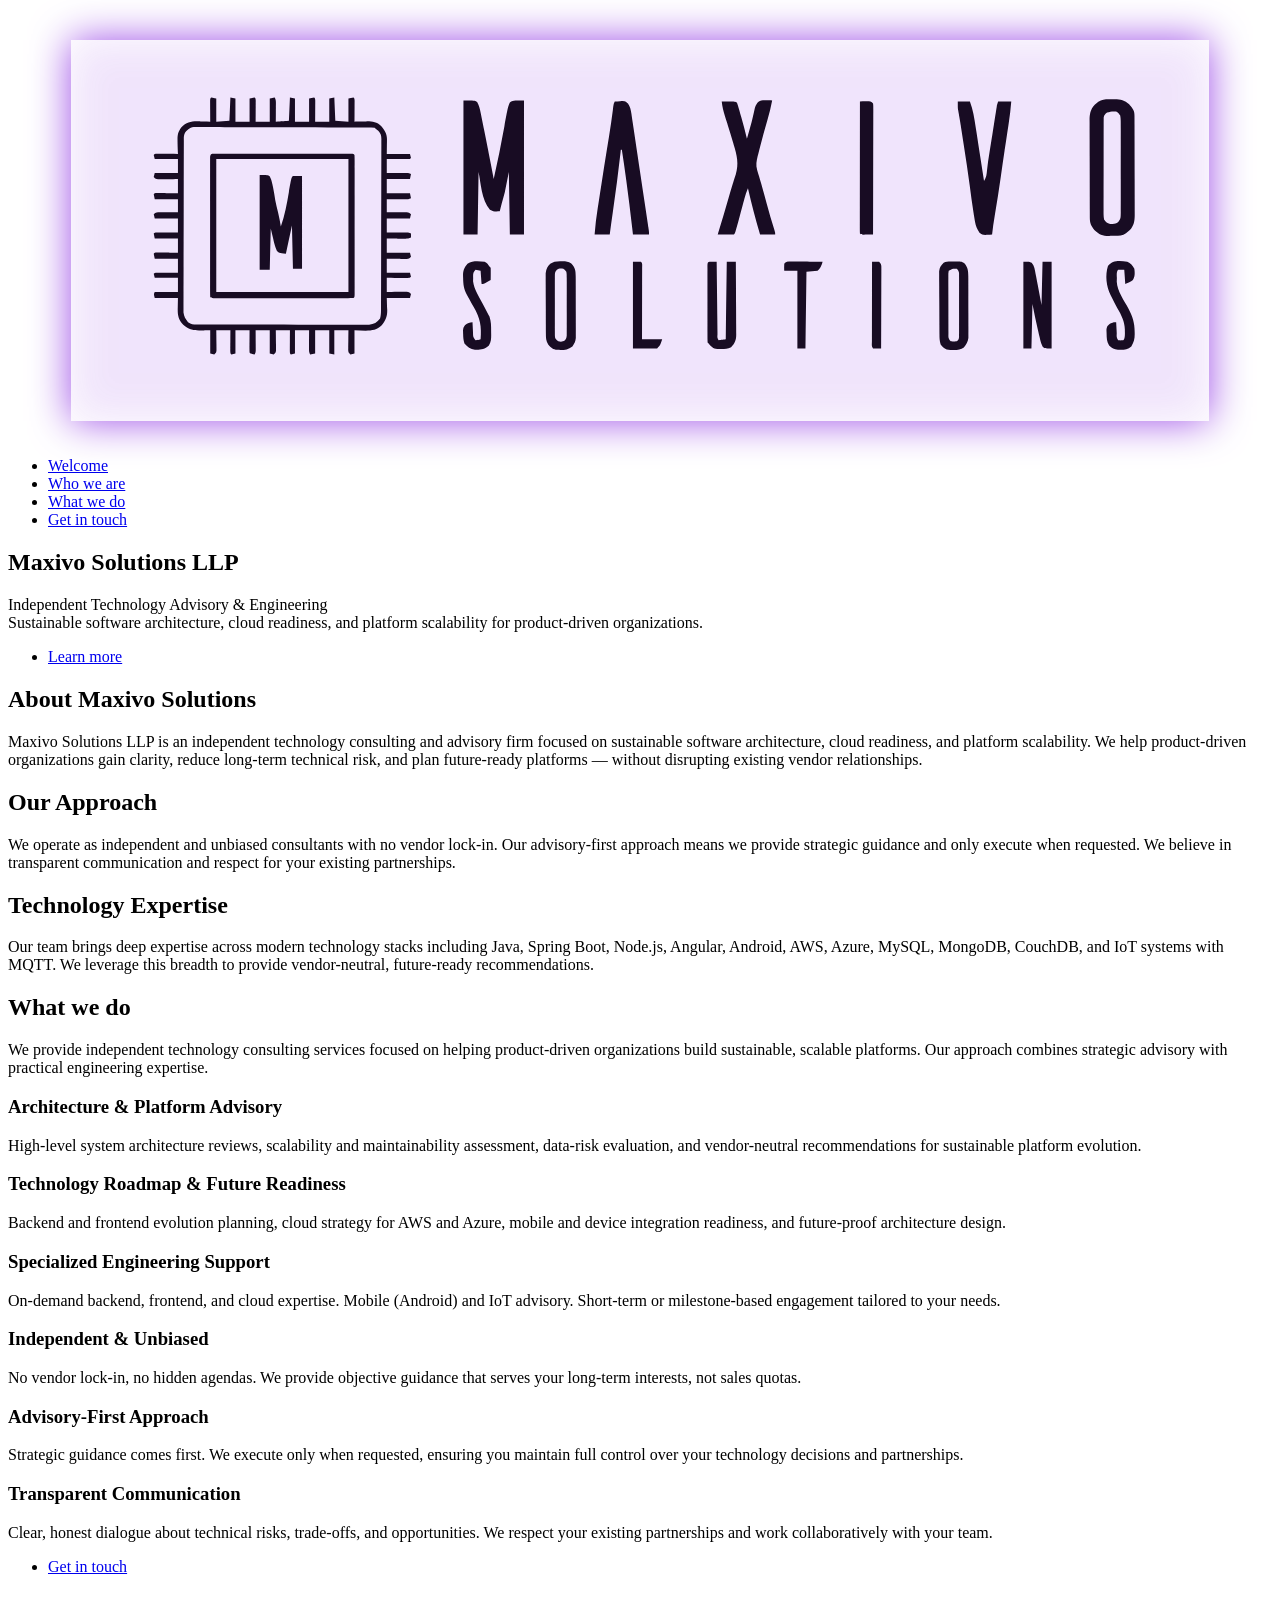
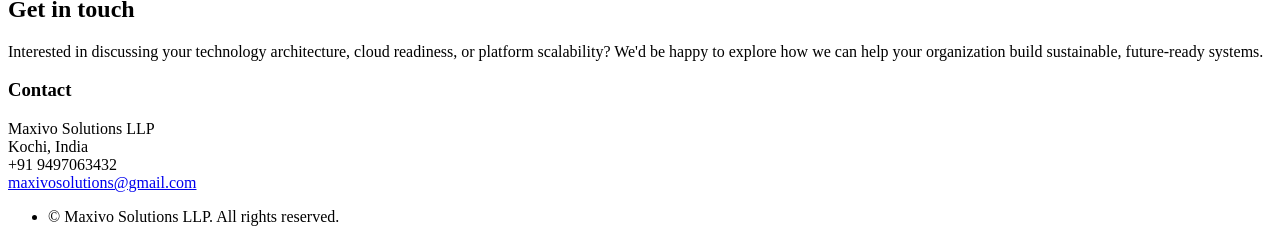
==== index.html @ d7cba78f "- added new files" ====
<!DOCTYPE HTML>
<!--
	Hyperspace by HTML5 UP
	html5up.net | @ajlkn
	Free for personal and commercial use under the CCA 3.0 license (html5up.net/license)
-->
<html>
	<head>
		<title>Maxivo Solutions LLP - Independent Technology Advisory & Engineering</title>
		<meta charset="utf-8" />
		<meta name="viewport" content="width=device-width, initial-scale=1, user-scalable=no" />
		<meta name="description" content="Independent technology consulting and advisory firm focused on sustainable software architecture, cloud readiness, and platform scalability." />
		<link rel="stylesheet" href="assets/css/main.css" />
		<noscript><link rel="stylesheet" href="assets/css/noscript.css" /></noscript>
		<style>
			/* Mobile optimizations */
			@media screen and (max-width: 736px) {
				.logo-container {
					padding: 1.5em 0 1em 0 !important;
				}
				.logo-container img {
					max-width: 160px !important;
					width: 75% !important;
				}
				#intro h1 {
					font-size: 2em !important;
					line-height: 1.3 !important;
				}
				#intro p {
					font-size: 1em !important;
				}
				.features section h3 {
					font-size: 1.1em !important;
				}
				.features section p {
					font-size: 0.9em !important;
				}
				#one section .inner h2,
				#two .inner h2,
				#three .inner h2 {
					font-size: 1.75em !important;
				}
				#one section .inner p {
					font-size: 0.95em !important;
				}
			}

			@media screen and (max-width: 480px) {
				.logo-container {
					padding: 1em 0 0.75em 0 !important;
				}
				.logo-container img {
					max-width: 140px !important;
					width: 70% !important;
				}
				#intro h1 {
					font-size: 1.75em !important;
				}
			}

			/* Ensure images are responsive */
			.image img {
				width: 100%;
				height: auto;
				display: block;
			}
		</style>
	</head>
	<body class="is-preload">

		<!-- Sidebar -->
			<section id="sidebar">
				<div class="inner">
					<div class="logo-container" style="text-align: center; padding: 2em 0 1em 0;">
						<a href="#intro" id="logo-link" style="text-decoration: none; border-bottom: none;"><img src="images/Maxivo Banner White.svg" alt="Maxivo Solutions Logo" style="width: 90%; height: auto; filter: opacity(0.85) drop-shadow(0 0 20px rgba(138, 43, 226, 2.5));" /></a>
					</div>
					<nav>
						<ul>
							<li><a href="#intro" class="active active-locked">Welcome</a></li>
							<li><a href="#one">Who we are</a></li>
							<li><a href="#two">What we do</a></li>
							<li><a href="#three">Get in touch</a></li>
						</ul>
					</nav>
				</div>
			</section>

		<!-- Wrapper -->
			<div id="wrapper">

				<!-- Intro -->
					<section id="intro" class="wrapper style1 fullscreen fade-up">
						<div class="inner">
							<h1>Maxivo Solutions LLP</h1>
							<p>Independent Technology Advisory & Engineering<br />
							Sustainable software architecture, cloud readiness, and platform scalability for product-driven organizations.</p>
							<ul class="actions">
								<li><a href="#one" class="button scrolly">Learn more</a></li>
							</ul>
						</div>
					</section>

				<!-- One -->
					<section id="one" class="wrapper style2 spotlights">
						<section>
							<a href="#" class="image"><img src="images/pic01.jpg" alt="Technology consulting and advisory" data-position="center center" /></a>
							<div class="content">
								<div class="inner">
									<h2>About Maxivo Solutions</h2>
									<p>Maxivo Solutions LLP is an independent technology consulting and advisory firm focused on sustainable software architecture, cloud readiness, and platform scalability. We help product-driven organizations gain clarity, reduce long-term technical risk, and plan future-ready platforms — without disrupting existing vendor relationships.</p>
								</div>
							</div>
						</section>
						<section>
							<a href="#" class="image"><img src="images/pic02.jpg" alt="Independent and unbiased consulting" data-position="top center" /></a>
							<div class="content">
								<div class="inner">
									<h2>Our Approach</h2>
									<p>We operate as independent and unbiased consultants with no vendor lock-in. Our advisory-first approach means we provide strategic guidance and only execute when requested. We believe in transparent communication and respect for your existing partnerships.</p>
								</div>
							</div>
						</section>
						<section>
							<a href="#" class="image"><img src="images/pic03.jpg" alt="Modern technology stack" data-position="25% 25%" /></a>
							<div class="content">
								<div class="inner">
									<h2>Technology Expertise</h2>
									<p>Our team brings deep expertise across modern technology stacks including Java, Spring Boot, Node.js, Angular, Android, AWS, Azure, MySQL, MongoDB, CouchDB, and IoT systems with MQTT. We leverage this breadth to provide vendor-neutral, future-ready recommendations.</p>
								</div>
							</div>
						</section>
					</section>

				<!-- Two -->
					<section id="two" class="wrapper style3 fade-up">
						<div class="inner">
							<h2>What we do</h2>
							<p>We provide independent technology consulting services focused on helping product-driven organizations build sustainable, scalable platforms. Our approach combines strategic advisory with practical engineering expertise.</p>
							<div class="features">
								<section>
									<span class="icon solid major fa-code"></span>
									<h3>Architecture & Platform Advisory</h3>
									<p>High-level system architecture reviews, scalability and maintainability assessment, data-risk evaluation, and vendor-neutral recommendations for sustainable platform evolution.</p>
								</section>
								<section>
									<span class="icon solid major fa-desktop"></span>
									<h3>Technology Roadmap & Future Readiness</h3>
									<p>Backend and frontend evolution planning, cloud strategy for AWS and Azure, mobile and device integration readiness, and future-proof architecture design.</p>
								</section>
								<section>
									<span class="icon solid major fa-cog"></span>
									<h3>Specialized Engineering Support</h3>
									<p>On-demand backend, frontend, and cloud expertise. Mobile (Android) and IoT advisory. Short-term or milestone-based engagement tailored to your needs.</p>
								</section>
								<section>
									<span class="icon solid major fa-lock"></span>
									<h3>Independent & Unbiased</h3>
									<p>No vendor lock-in, no hidden agendas. We provide objective guidance that serves your long-term interests, not sales quotas.</p>
								</section>
								<section>
									<span class="icon solid major fa-link"></span>
									<h3>Advisory-First Approach</h3>
									<p>Strategic guidance comes first. We execute only when requested, ensuring you maintain full control over your technology decisions and partnerships.</p>
								</section>
								<section>
									<span class="icon major fa-gem"></span>
									<h3>Transparent Communication</h3>
									<p>Clear, honest dialogue about technical risks, trade-offs, and opportunities. We respect your existing partnerships and work collaboratively with your team.</p>
								</section>
							</div>
							<ul class="actions">
								<li><a href="#three" class="button scrolly">Get in touch</a></li>
							</ul>
						</div>
					</section>

				<!-- Three -->
					<section id="three" class="wrapper style1 fade-up">
						<div class="inner">
							<h2>Get in touch</h2>
							<p>Interested in discussing your technology architecture, cloud readiness, or platform scalability? We'd be happy to explore how we can help your organization build sustainable, future-ready systems.</p>
							<!-- <div class="split style1"> -->
								<!-- <section>
									<form method="post" action="#">
										<div class="fields">
											<div class="field half">
												<label for="name">Name</label>
												<input type="text" name="name" id="name" />
											</div>
											<div class="field half">
												<label for="email">Email</label>
												<input type="text" name="email" id="email" />
											</div>
											<div class="field">
												<label for="message">Message</label>
												<textarea name="message" id="message" rows="5"></textarea>
											</div>
										</div>
										<ul class="actions">
											<li><a href="" class="button submit">Send Message</a></li>
										</ul>
									</form>
								</section> -->
								<!-- <section> -->
									<!-- <ul class="contact"> -->
										<!-- <li> -->
											<h3>Contact</h3>
											<div>Maxivo Solutions LLP</div>
											<div>Kochi, India</div>
											<div>+91 9497063432</div>
											<div><a href="mailto:maxivosolutions@gmail.com">maxivosolutions@gmail.com</a></div>
										<!-- </li> -->
									
										<!-- <li>
											<h3>Social</h3>
											<ul class="icons">
												<li><a href="#" class="icon brands fa-linkedin-in"><span class="label">LinkedIn</span></a></li>
												<li><a href="#" class="icon brands fa-github"><span class="label">GitHub</span></a></li>
											</ul>
										</li> -->
									<!-- </ul> -->
								<!-- </section> -->
							<!-- </div> -->
						</div>
					</section>

			</div>

		<!-- Footer -->
			<footer id="footer" class="wrapper style1-alt">
				<div class="inner">
					<ul class="menu">
						<li>&copy; Maxivo Solutions LLP. All rights reserved.</li></li>
					</ul>
				</div>
			</footer>

		<!-- Scripts -->
			<script src="assets/js/jquery.min.js"></script>
			<script src="assets/js/jquery.scrollex.min.js"></script>
			<script src="assets/js/jquery.scrolly.min.js"></script>
			<script src="assets/js/browser.min.js"></script>
			<script src="assets/js/breakpoints.min.js"></script>
			<script src="assets/js/util.js"></script>
			<script src="assets/js/main.js"></script>
			<script>
				$(document).ready(function() {
					$('#logo-link').on('click', function() {
						var $sidebar_a = $('#sidebar').find('a');
						$sidebar_a.removeClass('active').removeClass('active-locked');
						$('nav a[href="#intro"]').addClass('active').addClass('active-locked');
					});
				});
			</script>

	</body>
</html>
---- assets/css/main.css ----
@import url(fontawesome-all.min.css);

/*
	Hyperspace by HTML5 UP
	html5up.net | @ajlkn
	Free for personal and commercial use under the CCA 3.0 license (html5up.net/license)
*/

html, body, div, span, applet, object,
iframe, h1, h2, h3, h4, h5, h6, p, blockquote,
pre, a, abbr, acronym, address, big, cite,
code, del, dfn, em, img, ins, kbd, q, s, samp,
small, strike, strong, sub, sup, tt, var, b,
u, i, center, dl, dt, dd, ol, ul, li, fieldset,
form, label, legend, table, caption, tbody,
tfoot, thead, tr, th, td, article, aside,
canvas, details, embed, figure, figcaption,
footer, header, hgroup, menu, nav, output, ruby,
section, summary, time, mark, audio, video {
	margin: 0;
	padding: 0;
	border: 0;
	font-size: 100%;
	font: inherit;
	vertical-align: baseline;}

article, aside, details, figcaption, figure,
footer, header, hgroup, menu, nav, section {
	display: block;}

body {
	line-height: 1;
}

ol, ul {
	list-style: none;
}

blockquote, q {
	quotes: none;
}

	blockquote:before, blockquote:after, q:before, q:after {
		content: '';
		content: none;
	}

table {
	border-collapse: collapse;
	border-spacing: 0;
}

body {
	-webkit-text-size-adjust: none;
}

mark {
	background-color: transparent;
	color: inherit;
}

input::-moz-focus-inner {
	border: 0;
	padding: 0;
}

input, select, textarea {
	-moz-appearance: none;
	-webkit-appearance: none;
	-ms-appearance: none;
	appearance: none;
}

/* Basic */

	@-ms-viewport {
		width: device-width;
	}

	body {
		-ms-overflow-style: scrollbar;
	}

	@media screen and (max-width: 480px) {

		html, body {
			min-width: 320px;
		}

	}

	html {
		box-sizing: border-box;
	}

	*, *:before, *:after {
		box-sizing: inherit;
	}

	body {
		background: #312450;
	}

		body.is-preload *, body.is-preload *:before, body.is-preload *:after {
			-moz-animation: none !important;
			-webkit-animation: none !important;
			-ms-animation: none !important;
			animation: none !important;
			-moz-transition: none !important;
			-webkit-transition: none !important;
			-ms-transition: none !important;
			transition: none !important;
		}

/* Type */

	body, input, select, textarea {
		color: rgba(255, 255, 255, 0.55);
		font-family: Arial, Helvetica, sans-serif;
		font-size: 16.5pt;
		font-weight: normal;
		line-height: 1.75;
	}

		@media screen and (max-width: 1680px) {

			body, input, select, textarea {
				font-size: 13pt;
			}

		}

		@media screen and (max-width: 1280px) {

			body, input, select, textarea {
				font-size: 12pt;
			}

		}

		@media screen and (max-width: 360px) {

			body, input, select, textarea {
				font-size: 11pt;
			}

		}

	a {
		-moz-transition: color 0.2s ease, border-bottom-color 0.2s ease;
		-webkit-transition: color 0.2s ease, border-bottom-color 0.2s ease;
		-ms-transition: color 0.2s ease, border-bottom-color 0.2s ease;
		transition: color 0.2s ease, border-bottom-color 0.2s ease;
		border-bottom: dotted 1px rgba(255, 255, 255, 0.35);
		color: inherit;
		text-decoration: none;
	}

		a:hover {
			border-bottom-color: transparent;
			color: #ffffff;
		}

	strong, b {
		color: #ffffff;
		font-weight: bold;
	}

	em, i {
		font-style: italic;
	}

	p {
		margin: 0 0 2em 0;
	}

	h1, h2, h3, h4, h5, h6 {
		color: #ffffff;
		font-weight: bold;
		line-height: 1.5;
		margin: 0 0 0.5em 0;
	}

		h1 a, h2 a, h3 a, h4 a, h5 a, h6 a {
			color: inherit;
			text-decoration: none;
		}

	h1 {
		font-size: 2.75em;
	}

		h1.major {
			margin: 0 0 1.3em 0;
			position: relative;
			padding-bottom: 0.35em;
		}

			h1.major:after {
				background-image: -moz-linear-gradient(to right, #5e42a6, #b74e91);
				background-image: -webkit-linear-gradient(to right, #5e42a6, #b74e91);
				background-image: -ms-linear-gradient(to right, #5e42a6, #b74e91);
				background-image: linear-gradient(to right, #5e42a6, #b74e91);
				-moz-transition: max-width 0.2s ease;
				-webkit-transition: max-width 0.2s ease;
				-ms-transition: max-width 0.2s ease;
				transition: max-width 0.2s ease;
				border-radius: 0.2em;
				bottom: 0;
				content: '';
				height: 0.05em;
				position: absolute;
				right: 0;
				width: 100%;
			}

	h2 {
		font-size: 1.75em;
	}

	h3 {
		font-size: 1.1em;
	}

	h4 {
		font-size: 1em;
	}

	h5 {
		font-size: 0.8em;
	}

	h6 {
		font-size: 0.6em;
	}

	@media screen and (max-width: 736px) {

		h1 {
			font-size: 2em;
		}

		h2 {
			font-size: 1.25em;
		}

		h3 {
			font-size: 1em;
		}

		h4 {
			font-size: 0.8em;
		}

		h5 {
			font-size: 0.6em;
		}

		h6 {
			font-size: 0.6em;
		}

	}

	sub {
		font-size: 0.8em;
		position: relative;
		top: 0.5em;
	}

	sup {
		font-size: 0.8em;
		position: relative;
		top: -0.5em;
	}

	blockquote {
		border-left: solid 4px rgba(255, 255, 255, 0.15);
		font-style: italic;
		margin: 0 0 2em 0;
		padding: 0.5em 0 0.5em 2em;
	}

	code {
		background: rgba(255, 255, 255, 0.05);
		border-radius: 0.25em;
		border: solid 1px rgba(255, 255, 255, 0.15);
		font-family: "Courier New", monospace;
		font-size: 0.9em;
		margin: 0 0.25em;
		padding: 0.25em 0.65em;
	}

	pre {
		-webkit-overflow-scrolling: touch;
		font-family: "Courier New", monospace;
		font-size: 0.9em;
		margin: 0 0 2em 0;
	}

		pre code {
			display: block;
			line-height: 1.75em;
			padding: 1em 1.5em;
			overflow-x: auto;
		}

	hr {
		border: 0;
		border-bottom: solid 1px rgba(255, 255, 255, 0.15);
		margin: 2em 0;
	}

		hr.major {
			margin: 3em 0;
		}

	.align-left {
		text-align: left;
	}

	.align-center {
		text-align: center;
	}

	.align-right {
		text-align: right;
	}

/* Row */

	.row {
		display: flex;
		flex-wrap: wrap;
		box-sizing: border-box;
		align-items: stretch;
	}

		.row > * {
			box-sizing: border-box;
		}

		.row.gtr-uniform > * > :last-child {
			margin-bottom: 0;
		}

		.row.aln-left {
			justify-content: flex-start;
		}

		.row.aln-center {
			justify-content: center;
		}

		.row.aln-right {
			justify-content: flex-end;
		}

		.row.aln-top {
			align-items: flex-start;
		}

		.row.aln-middle {
			align-items: center;
		}

		.row.aln-bottom {
			align-items: flex-end;
		}

		.row > .imp {
			order: -1;
		}

		.row > .col-1 {
			width: 8.33333%;
		}

		.row > .off-1 {
			margin-left: 8.33333%;
		}

		.row > .col-2 {
			width: 16.66667%;
		}

		.row > .off-2 {
			margin-left: 16.66667%;
		}

		.row > .col-3 {
			width: 25%;
		}

		.row > .off-3 {
			margin-left: 25%;
		}

		.row > .col-4 {
			width: 33.33333%;
		}

		.row > .off-4 {
			margin-left: 33.33333%;
		}

		.row > .col-5 {
			width: 41.66667%;
		}

		.row > .off-5 {
			margin-left: 41.66667%;
		}

		.row > .col-6 {
			width: 50%;
		}

		.row > .off-6 {
			margin-left: 50%;
		}

		.row > .col-7 {
			width: 58.33333%;
		}

		.row > .off-7 {
			margin-left: 58.33333%;
		}

		.row > .col-8 {
			width: 66.66667%;
		}

		.row > .off-8 {
			margin-left: 66.66667%;
		}

		.row > .col-9 {
			width: 75%;
		}

		.row > .off-9 {
			margin-left: 75%;
		}

		.row > .col-10 {
			width: 83.33333%;
		}

		.row > .off-10 {
			margin-left: 83.33333%;
		}

		.row > .col-11 {
			width: 91.66667%;
		}

		.row > .off-11 {
			margin-left: 91.66667%;
		}

		.row > .col-12 {
			width: 100%;
		}

		.row > .off-12 {
			margin-left: 100%;
		}

		.row.gtr-0 {
			margin-top: 0;
			margin-left: 0em;
		}

			.row.gtr-0 > * {
				padding: 0 0 0 0em;
			}

			.row.gtr-0.gtr-uniform {
				margin-top: 0em;
			}

				.row.gtr-0.gtr-uniform > * {
					padding-top: 0em;
				}

		.row.gtr-25 {
			margin-top: 0;
			margin-left: -0.375em;
		}

			.row.gtr-25 > * {
				padding: 0 0 0 0.375em;
			}

			.row.gtr-25.gtr-uniform {
				margin-top: -0.375em;
			}

				.row.gtr-25.gtr-uniform > * {
					padding-top: 0.375em;
				}

		.row.gtr-50 {
			margin-top: 0;
			margin-left: -0.75em;
		}

			.row.gtr-50 > * {
				padding: 0 0 0 0.75em;
			}

			.row.gtr-50.gtr-uniform {
				margin-top: -0.75em;
			}

				.row.gtr-50.gtr-uniform > * {
					padding-top: 0.75em;
				}

		.row {
			margin-top: 0;
			margin-left: -1.5em;
		}

			.row > * {
				padding: 0 0 0 1.5em;
			}

			.row.gtr-uniform {
				margin-top: -1.5em;
			}

				.row.gtr-uniform > * {
					padding-top: 1.5em;
				}

		.row.gtr-150 {
			margin-top: 0;
			margin-left: -2.25em;
		}

			.row.gtr-150 > * {
				padding: 0 0 0 2.25em;
			}

			.row.gtr-150.gtr-uniform {
				margin-top: -2.25em;
			}

				.row.gtr-150.gtr-uniform > * {
					padding-top: 2.25em;
				}

		.row.gtr-200 {
			margin-top: 0;
			margin-left: -3em;
		}

			.row.gtr-200 > * {
				padding: 0 0 0 3em;
			}

			.row.gtr-200.gtr-uniform {
				margin-top: -3em;
			}

				.row.gtr-200.gtr-uniform > * {
					padding-top: 3em;
				}

		@media screen and (max-width: 1680px) {

			.row {
				display: flex;
				flex-wrap: wrap;
				box-sizing: border-box;
				align-items: stretch;
			}

				.row > * {
					box-sizing: border-box;
				}

				.row.gtr-uniform > * > :last-child {
					margin-bottom: 0;
				}

				.row.aln-left {
					justify-content: flex-start;
				}

				.row.aln-center {
					justify-content: center;
				}

				.row.aln-right {
					justify-content: flex-end;
				}

				.row.aln-top {
					align-items: flex-start;
				}

				.row.aln-middle {
					align-items: center;
				}

				.row.aln-bottom {
					align-items: flex-end;
				}

				.row > .imp-xlarge {
					order: -1;
				}

				.row > .col-1-xlarge {
					width: 8.33333%;
				}

				.row > .off-1-xlarge {
					margin-left: 8.33333%;
				}

				.row > .col-2-xlarge {
					width: 16.66667%;
				}

				.row > .off-2-xlarge {
					margin-left: 16.66667%;
				}

				.row > .col-3-xlarge {
					width: 25%;
				}

				.row > .off-3-xlarge {
					margin-left: 25%;
				}

				.row > .col-4-xlarge {
					width: 33.33333%;
				}

				.row > .off-4-xlarge {
					margin-left: 33.33333%;
				}

				.row > .col-5-xlarge {
					width: 41.66667%;
				}

				.row > .off-5-xlarge {
					margin-left: 41.66667%;
				}

				.row > .col-6-xlarge {
					width: 50%;
				}

				.row > .off-6-xlarge {
					margin-left: 50%;
				}

				.row > .col-7-xlarge {
					width: 58.33333%;
				}

				.row > .off-7-xlarge {
					margin-left: 58.33333%;
				}

				.row > .col-8-xlarge {
					width: 66.66667%;
				}

				.row > .off-8-xlarge {
					margin-left: 66.66667%;
				}

				.row > .col-9-xlarge {
					width: 75%;
				}

				.row > .off-9-xlarge {
					margin-left: 75%;
				}

				.row > .col-10-xlarge {
					width: 83.33333%;
				}

				.row > .off-10-xlarge {
					margin-left: 83.33333%;
				}

				.row > .col-11-xlarge {
					width: 91.66667%;
				}

				.row > .off-11-xlarge {
					margin-left: 91.66667%;
				}

				.row > .col-12-xlarge {
					width: 100%;
				}

				.row > .off-12-xlarge {
					margin-left: 100%;
				}

				.row.gtr-0 {
					margin-top: 0;
					margin-left: 0em;
				}

					.row.gtr-0 > * {
						padding: 0 0 0 0em;
					}

					.row.gtr-0.gtr-uniform {
						margin-top: 0em;
					}

						.row.gtr-0.gtr-uniform > * {
							padding-top: 0em;
						}

				.row.gtr-25 {
					margin-top: 0;
					margin-left: -0.375em;
				}

					.row.gtr-25 > * {
						padding: 0 0 0 0.375em;
					}

					.row.gtr-25.gtr-uniform {
						margin-top: -0.375em;
					}

						.row.gtr-25.gtr-uniform > * {
							padding-top: 0.375em;
						}

				.row.gtr-50 {
					margin-top: 0;
					margin-left: -0.75em;
				}

					.row.gtr-50 > * {
						padding: 0 0 0 0.75em;
					}

					.row.gtr-50.gtr-uniform {
						margin-top: -0.75em;
					}

						.row.gtr-50.gtr-uniform > * {
							padding-top: 0.75em;
						}

				.row {
					margin-top: 0;
					margin-left: -1.5em;
				}

					.row > * {
						padding: 0 0 0 1.5em;
					}

					.row.gtr-uniform {
						margin-top: -1.5em;
					}

						.row.gtr-uniform > * {
							padding-top: 1.5em;
						}

				.row.gtr-150 {
					margin-top: 0;
					margin-left: -2.25em;
				}

					.row.gtr-150 > * {
						padding: 0 0 0 2.25em;
					}

					.row.gtr-150.gtr-uniform {
						margin-top: -2.25em;
					}

						.row.gtr-150.gtr-uniform > * {
							padding-top: 2.25em;
						}

				.row.gtr-200 {
					margin-top: 0;
					margin-left: -3em;
				}

					.row.gtr-200 > * {
						padding: 0 0 0 3em;
					}

					.row.gtr-200.gtr-uniform {
						margin-top: -3em;
					}

						.row.gtr-200.gtr-uniform > * {
							padding-top: 3em;
						}

		}

		@media screen and (max-width: 1280px) {

			.row {
				display: flex;
				flex-wrap: wrap;
				box-sizing: border-box;
				align-items: stretch;
			}

				.row > * {
					box-sizing: border-box;
				}

				.row.gtr-uniform > * > :last-child {
					margin-bottom: 0;
				}

				.row.aln-left {
					justify-content: flex-start;
				}

				.row.aln-center {
					justify-content: center;
				}

				.row.aln-right {
					justify-content: flex-end;
				}

				.row.aln-top {
					align-items: flex-start;
				}

				.row.aln-middle {
					align-items: center;
				}

				.row.aln-bottom {
					align-items: flex-end;
				}

				.row > .imp-large {
					order: -1;
				}

				.row > .col-1-large {
					width: 8.33333%;
				}

				.row > .off-1-large {
					margin-left: 8.33333%;
				}

				.row > .col-2-large {
					width: 16.66667%;
				}

				.row > .off-2-large {
					margin-left: 16.66667%;
				}

				.row > .col-3-large {
					width: 25%;
				}

				.row > .off-3-large {
					margin-left: 25%;
				}

				.row > .col-4-large {
					width: 33.33333%;
				}

				.row > .off-4-large {
					margin-left: 33.33333%;
				}

				.row > .col-5-large {
					width: 41.66667%;
				}

				.row > .off-5-large {
					margin-left: 41.66667%;
				}

				.row > .col-6-large {
					width: 50%;
				}

				.row > .off-6-large {
					margin-left: 50%;
				}

				.row > .col-7-large {
					width: 58.33333%;
				}

				.row > .off-7-large {
					margin-left: 58.33333%;
				}

				.row > .col-8-large {
					width: 66.66667%;
				}

				.row > .off-8-large {
					margin-left: 66.66667%;
				}

				.row > .col-9-large {
					width: 75%;
				}

				.row > .off-9-large {
					margin-left: 75%;
				}

				.row > .col-10-large {
					width: 83.33333%;
				}

				.row > .off-10-large {
					margin-left: 83.33333%;
				}

				.row > .col-11-large {
					width: 91.66667%;
				}

				.row > .off-11-large {
					margin-left: 91.66667%;
				}

				.row > .col-12-large {
					width: 100%;
				}

				.row > .off-12-large {
					margin-left: 100%;
				}

				.row.gtr-0 {
					margin-top: 0;
					margin-left: 0em;
				}

					.row.gtr-0 > * {
						padding: 0 0 0 0em;
					}

					.row.gtr-0.gtr-uniform {
						margin-top: 0em;
					}

						.row.gtr-0.gtr-uniform > * {
							padding-top: 0em;
						}

				.row.gtr-25 {
					margin-top: 0;
					margin-left: -0.375em;
				}

					.row.gtr-25 > * {
						padding: 0 0 0 0.375em;
					}

					.row.gtr-25.gtr-uniform {
						margin-top: -0.375em;
					}

						.row.gtr-25.gtr-uniform > * {
							padding-top: 0.375em;
						}

				.row.gtr-50 {
					margin-top: 0;
					margin-left: -0.75em;
				}

					.row.gtr-50 > * {
						padding: 0 0 0 0.75em;
					}

					.row.gtr-50.gtr-uniform {
						margin-top: -0.75em;
					}

						.row.gtr-50.gtr-uniform > * {
							padding-top: 0.75em;
						}

				.row {
					margin-top: 0;
					margin-left: -1.5em;
				}

					.row > * {
						padding: 0 0 0 1.5em;
					}

					.row.gtr-uniform {
						margin-top: -1.5em;
					}

						.row.gtr-uniform > * {
							padding-top: 1.5em;
						}

				.row.gtr-150 {
					margin-top: 0;
					margin-left: -2.25em;
				}

					.row.gtr-150 > * {
						padding: 0 0 0 2.25em;
					}

					.row.gtr-150.gtr-uniform {
						margin-top: -2.25em;
					}

						.row.gtr-150.gtr-uniform > * {
							padding-top: 2.25em;
						}

				.row.gtr-200 {
					margin-top: 0;
					margin-left: -3em;
				}

					.row.gtr-200 > * {
						padding: 0 0 0 3em;
					}

					.row.gtr-200.gtr-uniform {
						margin-top: -3em;
					}

						.row.gtr-200.gtr-uniform > * {
							padding-top: 3em;
						}

		}

		@media screen and (max-width: 980px) {

			.row {
				display: flex;
				flex-wrap: wrap;
				box-sizing: border-box;
				align-items: stretch;
			}

				.row > * {
					box-sizing: border-box;
				}

				.row.gtr-uniform > * > :last-child {
					margin-bottom: 0;
				}

				.row.aln-left {
					justify-content: flex-start;
				}

				.row.aln-center {
					justify-content: center;
				}

				.row.aln-right {
					justify-content: flex-end;
				}

				.row.aln-top {
					align-items: flex-start;
				}

				.row.aln-middle {
					align-items: center;
				}

				.row.aln-bottom {
					align-items: flex-end;
				}

				.row > .imp-medium {
					order: -1;
				}

				.row > .col-1-medium {
					width: 8.33333%;
				}

				.row > .off-1-medium {
					margin-left: 8.33333%;
				}

				.row > .col-2-medium {
					width: 16.66667%;
				}

				.row > .off-2-medium {
					margin-left: 16.66667%;
				}

				.row > .col-3-medium {
					width: 25%;
				}

				.row > .off-3-medium {
					margin-left: 25%;
				}

				.row > .col-4-medium {
					width: 33.33333%;
				}

				.row > .off-4-medium {
					margin-left: 33.33333%;
				}

				.row > .col-5-medium {
					width: 41.66667%;
				}

				.row > .off-5-medium {
					margin-left: 41.66667%;
				}

				.row > .col-6-medium {
					width: 50%;
				}

				.row > .off-6-medium {
					margin-left: 50%;
				}

				.row > .col-7-medium {
					width: 58.33333%;
				}

				.row > .off-7-medium {
					margin-left: 58.33333%;
				}

				.row > .col-8-medium {
					width: 66.66667%;
				}

				.row > .off-8-medium {
					margin-left: 66.66667%;
				}

				.row > .col-9-medium {
					width: 75%;
				}

				.row > .off-9-medium {
					margin-left: 75%;
				}

				.row > .col-10-medium {
					width: 83.33333%;
				}

				.row > .off-10-medium {
					margin-left: 83.33333%;
				}

				.row > .col-11-medium {
					width: 91.66667%;
				}

				.row > .off-11-medium {
					margin-left: 91.66667%;
				}

				.row > .col-12-medium {
					width: 100%;
				}

				.row > .off-12-medium {
					margin-left: 100%;
				}

				.row.gtr-0 {
					margin-top: 0;
					margin-left: 0em;
				}

					.row.gtr-0 > * {
						padding: 0 0 0 0em;
					}

					.row.gtr-0.gtr-uniform {
						margin-top: 0em;
					}

						.row.gtr-0.gtr-uniform > * {
							padding-top: 0em;
						}

				.row.gtr-25 {
					margin-top: 0;
					margin-left: -0.375em;
				}

					.row.gtr-25 > * {
						padding: 0 0 0 0.375em;
					}

					.row.gtr-25.gtr-uniform {
						margin-top: -0.375em;
					}

						.row.gtr-25.gtr-uniform > * {
							padding-top: 0.375em;
						}

				.row.gtr-50 {
					margin-top: 0;
					margin-left: -0.75em;
				}

					.row.gtr-50 > * {
						padding: 0 0 0 0.75em;
					}

					.row.gtr-50.gtr-uniform {
						margin-top: -0.75em;
					}

						.row.gtr-50.gtr-uniform > * {
							padding-top: 0.75em;
						}

				.row {
					margin-top: 0;
					margin-left: -1.5em;
				}

					.row > * {
						padding: 0 0 0 1.5em;
					}

					.row.gtr-uniform {
						margin-top: -1.5em;
					}

						.row.gtr-uniform > * {
							padding-top: 1.5em;
						}

				.row.gtr-150 {
					margin-top: 0;
					margin-left: -2.25em;
				}

					.row.gtr-150 > * {
						padding: 0 0 0 2.25em;
					}

					.row.gtr-150.gtr-uniform {
						margin-top: -2.25em;
					}

						.row.gtr-150.gtr-uniform > * {
							padding-top: 2.25em;
						}

				.row.gtr-200 {
					margin-top: 0;
					margin-left: -3em;
				}

					.row.gtr-200 > * {
						padding: 0 0 0 3em;
					}

					.row.gtr-200.gtr-uniform {
						margin-top: -3em;
					}

						.row.gtr-200.gtr-uniform > * {
							padding-top: 3em;
						}

		}

		@media screen and (max-width: 736px) {

			.row {
				display: flex;
				flex-wrap: wrap;
				box-sizing: border-box;
				align-items: stretch;
			}

				.row > * {
					box-sizing: border-box;
				}

				.row.gtr-uniform > * > :last-child {
					margin-bottom: 0;
				}

				.row.aln-left {
					justify-content: flex-start;
				}

				.row.aln-center {
					justify-content: center;
				}

				.row.aln-right {
					justify-content: flex-end;
				}

				.row.aln-top {
					align-items: flex-start;
				}

				.row.aln-middle {
					align-items: center;
				}

				.row.aln-bottom {
					align-items: flex-end;
				}

				.row > .imp-small {
					order: -1;
				}

				.row > .col-1-small {
					width: 8.33333%;
				}

				.row > .off-1-small {
					margin-left: 8.33333%;
				}

				.row > .col-2-small {
					width: 16.66667%;
				}

				.row > .off-2-small {
					margin-left: 16.66667%;
				}

				.row > .col-3-small {
					width: 25%;
				}

				.row > .off-3-small {
					margin-left: 25%;
				}

				.row > .col-4-small {
					width: 33.33333%;
				}

				.row > .off-4-small {
					margin-left: 33.33333%;
				}

				.row > .col-5-small {
					width: 41.66667%;
				}

				.row > .off-5-small {
					margin-left: 41.66667%;
				}

				.row > .col-6-small {
					width: 50%;
				}

				.row > .off-6-small {
					margin-left: 50%;
				}

				.row > .col-7-small {
					width: 58.33333%;
				}

				.row > .off-7-small {
					margin-left: 58.33333%;
				}

				.row > .col-8-small {
					width: 66.66667%;
				}

				.row > .off-8-small {
					margin-left: 66.66667%;
				}

				.row > .col-9-small {
					width: 75%;
				}

				.row > .off-9-small {
					margin-left: 75%;
				}

				.row > .col-10-small {
					width: 83.33333%;
				}

				.row > .off-10-small {
					margin-left: 83.33333%;
				}

				.row > .col-11-small {
					width: 91.66667%;
				}

				.row > .off-11-small {
					margin-left: 91.66667%;
				}

				.row > .col-12-small {
					width: 100%;
				}

				.row > .off-12-small {
					margin-left: 100%;
				}

				.row.gtr-0 {
					margin-top: 0;
					margin-left: 0em;
				}

					.row.gtr-0 > * {
						padding: 0 0 0 0em;
					}

					.row.gtr-0.gtr-uniform {
						margin-top: 0em;
					}

						.row.gtr-0.gtr-uniform > * {
							padding-top: 0em;
						}

				.row.gtr-25 {
					margin-top: 0;
					margin-left: -0.375em;
				}

					.row.gtr-25 > * {
						padding: 0 0 0 0.375em;
					}

					.row.gtr-25.gtr-uniform {
						margin-top: -0.375em;
					}

						.row.gtr-25.gtr-uniform > * {
							padding-top: 0.375em;
						}

				.row.gtr-50 {
					margin-top: 0;
					margin-left: -0.75em;
				}

					.row.gtr-50 > * {
						padding: 0 0 0 0.75em;
					}

					.row.gtr-50.gtr-uniform {
						margin-top: -0.75em;
					}

						.row.gtr-50.gtr-uniform > * {
							padding-top: 0.75em;
						}

				.row {
					margin-top: 0;
					margin-left: -1.5em;
				}

					.row > * {
						padding: 0 0 0 1.5em;
					}

					.row.gtr-uniform {
						margin-top: -1.5em;
					}

						.row.gtr-uniform > * {
							padding-top: 1.5em;
						}

				.row.gtr-150 {
					margin-top: 0;
					margin-left: -2.25em;
				}

					.row.gtr-150 > * {
						padding: 0 0 0 2.25em;
					}

					.row.gtr-150.gtr-uniform {
						margin-top: -2.25em;
					}

						.row.gtr-150.gtr-uniform > * {
							padding-top: 2.25em;
						}

				.row.gtr-200 {
					margin-top: 0;
					margin-left: -3em;
				}

					.row.gtr-200 > * {
						padding: 0 0 0 3em;
					}

					.row.gtr-200.gtr-uniform {
						margin-top: -3em;
					}

						.row.gtr-200.gtr-uniform > * {
							padding-top: 3em;
						}

		}

		@media screen and (max-width: 480px) {

			.row {
				display: flex;
				flex-wrap: wrap;
				box-sizing: border-box;
				align-items: stretch;
			}

				.row > * {
					box-sizing: border-box;
				}

				.row.gtr-uniform > * > :last-child {
					margin-bottom: 0;
				}

				.row.aln-left {
					justify-content: flex-start;
				}

				.row.aln-center {
					justify-content: center;
				}

				.row.aln-right {
					justify-content: flex-end;
				}

				.row.aln-top {
					align-items: flex-start;
				}

				.row.aln-middle {
					align-items: center;
				}

				.row.aln-bottom {
					align-items: flex-end;
				}

				.row > .imp-xsmall {
					order: -1;
				}

				.row > .col-1-xsmall {
					width: 8.33333%;
				}

				.row > .off-1-xsmall {
					margin-left: 8.33333%;
				}

				.row > .col-2-xsmall {
					width: 16.66667%;
				}

				.row > .off-2-xsmall {
					margin-left: 16.66667%;
				}

				.row > .col-3-xsmall {
					width: 25%;
				}

				.row > .off-3-xsmall {
					margin-left: 25%;
				}

				.row > .col-4-xsmall {
					width: 33.33333%;
				}

				.row > .off-4-xsmall {
					margin-left: 33.33333%;
				}

				.row > .col-5-xsmall {
					width: 41.66667%;
				}

				.row > .off-5-xsmall {
					margin-left: 41.66667%;
				}

				.row > .col-6-xsmall {
					width: 50%;
				}

				.row > .off-6-xsmall {
					margin-left: 50%;
				}

				.row > .col-7-xsmall {
					width: 58.33333%;
				}

				.row > .off-7-xsmall {
					margin-left: 58.33333%;
				}

				.row > .col-8-xsmall {
					width: 66.66667%;
				}

				.row > .off-8-xsmall {
					margin-left: 66.66667%;
				}

				.row > .col-9-xsmall {
					width: 75%;
				}

				.row > .off-9-xsmall {
					margin-left: 75%;
				}

				.row > .col-10-xsmall {
					width: 83.33333%;
				}

				.row > .off-10-xsmall {
					margin-left: 83.33333%;
				}

				.row > .col-11-xsmall {
					width: 91.66667%;
				}

				.row > .off-11-xsmall {
					margin-left: 91.66667%;
				}

				.row > .col-12-xsmall {
					width: 100%;
				}

				.row > .off-12-xsmall {
					margin-left: 100%;
				}

				.row.gtr-0 {
					margin-top: 0;
					margin-left: 0em;
				}

					.row.gtr-0 > * {
						padding: 0 0 0 0em;
					}

					.row.gtr-0.gtr-uniform {
						margin-top: 0em;
					}

						.row.gtr-0.gtr-uniform > * {
							padding-top: 0em;
						}

				.row.gtr-25 {
					margin-top: 0;
					margin-left: -0.375em;
				}

					.row.gtr-25 > * {
						padding: 0 0 0 0.375em;
					}

					.row.gtr-25.gtr-uniform {
						margin-top: -0.375em;
					}

						.row.gtr-25.gtr-uniform > * {
							padding-top: 0.375em;
						}

				.row.gtr-50 {
					margin-top: 0;
					margin-left: -0.75em;
				}

					.row.gtr-50 > * {
						padding: 0 0 0 0.75em;
					}

					.row.gtr-50.gtr-uniform {
						margin-top: -0.75em;
					}

						.row.gtr-50.gtr-uniform > * {
							padding-top: 0.75em;
						}

				.row {
					margin-top: 0;
					margin-left: -1.5em;
				}

					.row > * {
						padding: 0 0 0 1.5em;
					}

					.row.gtr-uniform {
						margin-top: -1.5em;
					}

						.row.gtr-uniform > * {
							padding-top: 1.5em;
						}

				.row.gtr-150 {
					margin-top: 0;
					margin-left: -2.25em;
				}

					.row.gtr-150 > * {
						padding: 0 0 0 2.25em;
					}

					.row.gtr-150.gtr-uniform {
						margin-top: -2.25em;
					}

						.row.gtr-150.gtr-uniform > * {
							padding-top: 2.25em;
						}

				.row.gtr-200 {
					margin-top: 0;
					margin-left: -3em;
				}

					.row.gtr-200 > * {
						padding: 0 0 0 3em;
					}

					.row.gtr-200.gtr-uniform {
						margin-top: -3em;
					}

						.row.gtr-200.gtr-uniform > * {
							padding-top: 3em;
						}

		}

/* Box */

	.box {
		border-radius: 0.25em;
		border: solid 1px rgba(255, 255, 255, 0.15);
		margin-bottom: 2em;
		padding: 1.5em;
	}

		.box > :last-child,
		.box > :last-child > :last-child,
		.box > :last-child > :last-child > :last-child {
			margin-bottom: 0;
		}

		.box.alt {
			border: 0;
			border-radius: 0;
			padding: 0;
		}

/* Button */

	input[type="submit"],
	input[type="reset"],
	input[type="button"],
	button,
	.button {
		-moz-appearance: none;
		-webkit-appearance: none;
		-ms-appearance: none;
		appearance: none;
		-moz-transition: border-color 0.2s ease;
		-webkit-transition: border-color 0.2s ease;
		-ms-transition: border-color 0.2s ease;
		transition: border-color 0.2s ease;
		background-color: transparent;
		border: solid 1px !important;
		border-color: rgba(255, 255, 255, 0.15) !important;
		border-radius: 3em;
		color: #ffffff !important;
		cursor: pointer;
		display: inline-block;
		font-size: 0.6em;
		font-weight: bold;
		height: calc(4.75em + 2px);
		letter-spacing: 0.25em;
		line-height: 4.75em;
		outline: 0;
		padding: 0 3.75em;
		position: relative;
		text-align: center;
		text-decoration: none;
		text-transform: uppercase;
		white-space: nowrap;
	}

		input[type="submit"]:after,
		input[type="reset"]:after,
		input[type="button"]:after,
		button:after,
		.button:after {
			-moz-transform: scale(0.25);
			-webkit-transform: scale(0.25);
			-ms-transform: scale(0.25);
			transform: scale(0.25);
			pointer-events: none;
			-moz-transition: opacity 0.2s ease, -moz-transform 0.2s ease;
			-webkit-transition: opacity 0.2s ease, -webkit-transform 0.2s ease;
			-ms-transition: opacity 0.2s ease, -ms-transform 0.2s ease;
			transition: opacity 0.2s ease, transform 0.2s ease;
			background: #ffffff;
			border-radius: 3em;
			content: '';
			height: 100%;
			left: 0;
			opacity: 0;
			position: absolute;
			top: 0;
			width: 100%;
		}

		input[type="submit"].icon:before,
		input[type="reset"].icon:before,
		input[type="button"].icon:before,
		button.icon:before,
		.button.icon:before {
			margin-right: 0.75em;
		}

		input[type="submit"].fit,
		input[type="reset"].fit,
		input[type="button"].fit,
		button.fit,
		.button.fit {
			width: 100%;
		}

		input[type="submit"].small,
		input[type="reset"].small,
		input[type="button"].small,
		button.small,
		.button.small {
			font-size: 0.4em;
		}

		input[type="submit"].large,
		input[type="reset"].large,
		input[type="button"].large,
		button.large,
		.button.large {
			font-size: 0.8em;
		}

		input[type="submit"].primary,
		input[type="reset"].primary,
		input[type="button"].primary,
		button.primary,
		.button.primary {
			background-color: #ffffff;
			color: #312450 !important;
		}

			input[type="submit"].primary:after,
			input[type="reset"].primary:after,
			input[type="button"].primary:after,
			button.primary:after,
			.button.primary:after {
				display: none;
			}

		input[type="submit"].disabled, input[type="submit"]:disabled,
		input[type="reset"].disabled,
		input[type="reset"]:disabled,
		input[type="button"].disabled,
		input[type="button"]:disabled,
		button.disabled,
		button:disabled,
		.button.disabled,
		.button:disabled {
			cursor: default;
			opacity: 0.5;
			pointer-events: none;
		}

		input[type="submit"]:hover,
		input[type="reset"]:hover,
		input[type="button"]:hover,
		button:hover,
		.button:hover {
			border-color: rgba(255, 255, 255, 0.55) !important;
		}

			input[type="submit"]:hover:after,
			input[type="reset"]:hover:after,
			input[type="button"]:hover:after,
			button:hover:after,
			.button:hover:after {
				opacity: 0.05;
				-moz-transform: scale(1);
				-webkit-transform: scale(1);
				-ms-transform: scale(1);
				transform: scale(1);
			}

			input[type="submit"]:hover:active,
			input[type="reset"]:hover:active,
			input[type="button"]:hover:active,
			button:hover:active,
			.button:hover:active {
				border-color: #ffffff !important;
			}

				input[type="submit"]:hover:active:after,
				input[type="reset"]:hover:active:after,
				input[type="button"]:hover:active:after,
				button:hover:active:after,
				.button:hover:active:after {
					opacity: 0.1;
				}

/* Features */

	.features {
		display: -moz-flex;
		display: -webkit-flex;
		display: -ms-flex;
		display: flex;
		-moz-flex-wrap: wrap;
		-webkit-flex-wrap: wrap;
		-ms-flex-wrap: wrap;
		flex-wrap: wrap;
		border-radius: 0.25em;
		border: solid 1px rgba(255, 255, 255, 0.15);
		background: rgba(255, 255, 255, 0.05);
		margin: 0 0 2em 0;
	}

		.features section {
			padding: 3.5em 3em 1em 7em ;
			width: 50%;
			border-top: solid 1px rgba(255, 255, 255, 0.15);
			position: relative;
		}

			.features section:nth-child(-n + 2) {
				border-top-width: 0;
			}

			.features section:nth-child(2n) {
				border-left: solid 1px rgba(255, 255, 255, 0.15);
			}

			.features section .icon {
				-moz-transition: opacity 0.5s ease, -moz-transform 0.5s ease;
				-webkit-transition: opacity 0.5s ease, -webkit-transform 0.5s ease;
				-ms-transition: opacity 0.5s ease, -ms-transform 0.5s ease;
				transition: opacity 0.5s ease, transform 0.5s ease;
				-moz-transition-delay: 1s;
				-webkit-transition-delay: 1s;
				-ms-transition-delay: 1s;
				transition-delay: 1s;
				-moz-transform: scale(1);
				-webkit-transform: scale(1);
				-ms-transform: scale(1);
				transform: scale(1);
				position: absolute;
				left: 3em;
				top: 3em;
				opacity: 1;
			}

			.features section:nth-child(1) .icon {
				-moz-transition-delay: 0.15s;
				-webkit-transition-delay: 0.15s;
				-ms-transition-delay: 0.15s;
				transition-delay: 0.15s;
			}

			.features section:nth-child(2) .icon {
				-moz-transition-delay: 0.3s;
				-webkit-transition-delay: 0.3s;
				-ms-transition-delay: 0.3s;
				transition-delay: 0.3s;
			}

			.features section:nth-child(3) .icon {
				-moz-transition-delay: 0.45s;
				-webkit-transition-delay: 0.45s;
				-ms-transition-delay: 0.45s;
				transition-delay: 0.45s;
			}

			.features section:nth-child(4) .icon {
				-moz-transition-delay: 0.6s;
				-webkit-transition-delay: 0.6s;
				-ms-transition-delay: 0.6s;
				transition-delay: 0.6s;
			}

			.features section:nth-child(5) .icon {
				-moz-transition-delay: 0.75s;
				-webkit-transition-delay: 0.75s;
				-ms-transition-delay: 0.75s;
				transition-delay: 0.75s;
			}

			.features section:nth-child(6) .icon {
				-moz-transition-delay: 0.9s;
				-webkit-transition-delay: 0.9s;
				-ms-transition-delay: 0.9s;
				transition-delay: 0.9s;
			}

			.features section:nth-child(7) .icon {
				-moz-transition-delay: 1.05s;
				-webkit-transition-delay: 1.05s;
				-ms-transition-delay: 1.05s;
				transition-delay: 1.05s;
			}

			.features section:nth-child(8) .icon {
				-moz-transition-delay: 1.2s;
				-webkit-transition-delay: 1.2s;
				-ms-transition-delay: 1.2s;
				transition-delay: 1.2s;
			}

			.features section:nth-child(9) .icon {
				-moz-transition-delay: 1.35s;
				-webkit-transition-delay: 1.35s;
				-ms-transition-delay: 1.35s;
				transition-delay: 1.35s;
			}

			.features section:nth-child(10) .icon {
				-moz-transition-delay: 1.5s;
				-webkit-transition-delay: 1.5s;
				-ms-transition-delay: 1.5s;
				transition-delay: 1.5s;
			}

			.features section:nth-child(11) .icon {
				-moz-transition-delay: 1.65s;
				-webkit-transition-delay: 1.65s;
				-ms-transition-delay: 1.65s;
				transition-delay: 1.65s;
			}

			.features section:nth-child(12) .icon {
				-moz-transition-delay: 1.8s;
				-webkit-transition-delay: 1.8s;
				-ms-transition-delay: 1.8s;
				transition-delay: 1.8s;
			}

			.features section:nth-child(13) .icon {
				-moz-transition-delay: 1.95s;
				-webkit-transition-delay: 1.95s;
				-ms-transition-delay: 1.95s;
				transition-delay: 1.95s;
			}

			.features section:nth-child(14) .icon {
				-moz-transition-delay: 2.1s;
				-webkit-transition-delay: 2.1s;
				-ms-transition-delay: 2.1s;
				transition-delay: 2.1s;
			}

			.features section:nth-child(15) .icon {
				-moz-transition-delay: 2.25s;
				-webkit-transition-delay: 2.25s;
				-ms-transition-delay: 2.25s;
				transition-delay: 2.25s;
			}

			.features section:nth-child(16) .icon {
				-moz-transition-delay: 2.4s;
				-webkit-transition-delay: 2.4s;
				-ms-transition-delay: 2.4s;
				transition-delay: 2.4s;
			}

			.features section:nth-child(17) .icon {
				-moz-transition-delay: 2.55s;
				-webkit-transition-delay: 2.55s;
				-ms-transition-delay: 2.55s;
				transition-delay: 2.55s;
			}

			.features section:nth-child(18) .icon {
				-moz-transition-delay: 2.7s;
				-webkit-transition-delay: 2.7s;
				-ms-transition-delay: 2.7s;
				transition-delay: 2.7s;
			}

			.features section:nth-child(19) .icon {
				-moz-transition-delay: 2.85s;
				-webkit-transition-delay: 2.85s;
				-ms-transition-delay: 2.85s;
				transition-delay: 2.85s;
			}

			.features section:nth-child(20) .icon {
				-moz-transition-delay: 3s;
				-webkit-transition-delay: 3s;
				-ms-transition-delay: 3s;
				transition-delay: 3s;
			}

		.features.inactive section .icon {
			-moz-transform: scale(0.5);
			-webkit-transform: scale(0.5);
			-ms-transform: scale(0.5);
			transform: scale(0.5);
			opacity: 0;
		}

		@media screen and (max-width: 980px) {

			.features {
				display: block;
			}

				.features section {
					border-top-width: 1px !important;
					border-left-width: 0 !important;
					width: 100%;
				}

					.features section:first-child {
						border-top-width: 0 !important;
					}

		}

		@media screen and (max-width: 736px) {

			.features section {
				padding: 2.5em 1.5em 0.1em 5.5em ;
			}

				.features section .icon {
					left: 1.5em;
					top: 2em;
				}

		}

		@media screen and (max-width: 480px) {

			.features section {
				padding: 2em 1.5em 0.1em 1.5em ;
			}

				.features section .icon {
					left: 0;
					position: relative;
					top: 0;
				}

		}

/* Form */

	form {
		margin: 0 0 2em 0;
	}

		form > :last-child {
			margin-bottom: 0;
		}

		form > .fields {
			display: -moz-flex;
			display: -webkit-flex;
			display: -ms-flex;
			display: flex;
			-moz-flex-wrap: wrap;
			-webkit-flex-wrap: wrap;
			-ms-flex-wrap: wrap;
			flex-wrap: wrap;
			width: calc(100% + 3em);
			margin: -1.5em 0 2em -1.5em;
		}

			form > .fields > .field {
				-moz-flex-grow: 0;
				-webkit-flex-grow: 0;
				-ms-flex-grow: 0;
				flex-grow: 0;
				-moz-flex-shrink: 0;
				-webkit-flex-shrink: 0;
				-ms-flex-shrink: 0;
				flex-shrink: 0;
				padding: 1.5em 0 0 1.5em;
				width: calc(100% - 1.5em);
			}

				form > .fields > .field.half {
					width: calc(50% - 0.75em);
				}

				form > .fields > .field.third {
					width: calc(100%/3 - 0.5em);
				}

				form > .fields > .field.quarter {
					width: calc(25% - 0.375em);
				}

		@media screen and (max-width: 480px) {

			form > .fields {
				width: calc(100% + 3em);
				margin: -1.5em 0 2em -1.5em;
			}

				form > .fields > .field {
					padding: 1.5em 0 0 1.5em;
					width: calc(100% - 1.5em);
				}

					form > .fields > .field.half {
						width: calc(100% - 1.5em);
					}

					form > .fields > .field.third {
						width: calc(100% - 1.5em);
					}

					form > .fields > .field.quarter {
						width: calc(100% - 1.5em);
					}

		}

	label {
		color: #ffffff;
		font-weight: bold;
		line-height: 1.5;
		margin: 0 0 0.7em 0;
		display: block;
		font-size: 1.1em;
	}

	input[type="text"],
	input[type="password"],
	input[type="email"],
	input[type="tel"],
	select,
	textarea {
		-moz-appearance: none;
		-webkit-appearance: none;
		-ms-appearance: none;
		appearance: none;
		background: rgba(255, 255, 255, 0.05);
		border-radius: 0.25em;
		border: none;
		border: solid 1px rgba(255, 255, 255, 0.15);
		color: inherit;
		display: block;
		outline: 0;
		padding: 0 1em;
		text-decoration: none;
		width: 100%;
	}

		input[type="text"]:invalid,
		input[type="password"]:invalid,
		input[type="email"]:invalid,
		input[type="tel"]:invalid,
		select:invalid,
		textarea:invalid {
			box-shadow: none;
		}

		input[type="text"]:focus,
		input[type="password"]:focus,
		input[type="email"]:focus,
		input[type="tel"]:focus,
		select:focus,
		textarea:focus {
			border-color: #ffffff;
			box-shadow: 0 0 0 1px #ffffff;
		}

	select {
		background-image: url("data:image/svg+xml;charset=utf8,%3Csvg xmlns='http://www.w3.org/2000/svg' width='40' height='40' preserveAspectRatio='none' viewBox='0 0 40 40'%3E%3Cpath d='M9.4,12.3l10.4,10.4l10.4-10.4c0.2-0.2,0.5-0.4,0.9-0.4c0.3,0,0.6,0.1,0.9,0.4l3.3,3.3c0.2,0.2,0.4,0.5,0.4,0.9 c0,0.4-0.1,0.6-0.4,0.9L20.7,31.9c-0.2,0.2-0.5,0.4-0.9,0.4c-0.3,0-0.6-0.1-0.9-0.4L4.3,17.3c-0.2-0.2-0.4-0.5-0.4-0.9 c0-0.4,0.1-0.6,0.4-0.9l3.3-3.3c0.2-0.2,0.5-0.4,0.9-0.4S9.1,12.1,9.4,12.3z' fill='rgba(255, 255, 255, 0.15)' /%3E%3C/svg%3E");
		background-size: 1.25rem;
		background-repeat: no-repeat;
		background-position: calc(100% - 1rem) center;
		height: 2.75em;
		padding-right: 2.75em;
		text-overflow: ellipsis;
	}

		select option {
			color: #ffffff;
			background: #312450;
		}

		select:focus::-ms-value {
			background-color: transparent;
		}

		select::-ms-expand {
			display: none;
		}

	input[type="text"],
	input[type="password"],
	input[type="email"],
	select {
		height: 2.75em;
	}

	textarea {
		padding: 0.75em 1em;
	}

		body.is-ie textarea {
			min-height: 10em;
		}

	input[type="checkbox"],
	input[type="radio"] {
		-moz-appearance: none;
		-webkit-appearance: none;
		-ms-appearance: none;
		appearance: none;
		display: block;
		float: left;
		margin-right: -2em;
		opacity: 0;
		width: 1em;
		z-index: -1;
	}

		input[type="checkbox"] + label,
		input[type="radio"] + label {
			text-decoration: none;
			color: rgba(255, 255, 255, 0.55);
			cursor: pointer;
			display: inline-block;
			font-size: 1em;
			font-weight: normal;
			padding-left: 2.4em;
			padding-right: 0.75em;
			position: relative;
		}

			input[type="checkbox"] + label:before,
			input[type="radio"] + label:before {
				-moz-osx-font-smoothing: grayscale;
				-webkit-font-smoothing: antialiased;
				display: inline-block;
				font-style: normal;
				font-variant: normal;
				text-rendering: auto;
				line-height: 1;
				text-transform: none !important;
				font-family: 'Font Awesome 5 Free';
				font-weight: 900;
			}

			input[type="checkbox"] + label:before,
			input[type="radio"] + label:before {
				background: rgba(255, 255, 255, 0.05);
				border-radius: 0.25em;
				border: solid 1px rgba(255, 255, 255, 0.15);
				content: '';
				display: inline-block;
				font-size: 0.8em;
				height: 2.0625em;
				left: 0;
				line-height: 2.0625em;
				position: absolute;
				text-align: center;
				top: 0;
				width: 2.0625em;
			}

		input[type="checkbox"]:checked + label:before,
		input[type="radio"]:checked + label:before {
			background: #ffffff;
			border-color: #ffffff;
			color: #b74e91;
			content: '\f00c';
		}

		input[type="checkbox"]:focus + label:before,
		input[type="radio"]:focus + label:before {
			border-color: #ffffff;
			box-shadow: 0 0 0 1px #ffffff;
		}

	input[type="checkbox"] + label:before {
		border-radius: 0.25em;
	}

	input[type="radio"] + label:before {
		border-radius: 100%;
	}

	::-webkit-input-placeholder {
		color: rgba(255, 255, 255, 0.35) !important;
		opacity: 1.0;
	}

	:-moz-placeholder {
		color: rgba(255, 255, 255, 0.35) !important;
		opacity: 1.0;
	}

	::-moz-placeholder {
		color: rgba(255, 255, 255, 0.35) !important;
		opacity: 1.0;
	}

	:-ms-input-placeholder {
		color: rgba(255, 255, 255, 0.35) !important;
		opacity: 1.0;
	}

/* Icon */

	.icon {
		text-decoration: none;
		border-bottom: none;
		position: relative;
	}

		.icon:before {
			-moz-osx-font-smoothing: grayscale;
			-webkit-font-smoothing: antialiased;
			display: inline-block;
			font-style: normal;
			font-variant: normal;
			text-rendering: auto;
			line-height: 1;
			text-transform: none !important;
			font-family: 'Font Awesome 5 Free';
			font-weight: 400;
		}

		.icon > .label {
			display: none;
		}

		.icon:before {
			line-height: inherit;
		}

		.icon.solid:before {
			font-weight: 900;
		}

		.icon.brands:before {
			font-family: 'Font Awesome 5 Brands';
		}

		.icon.major {
			width: 2.5em;
			height: 2.5em;
			display: block;
			background: #ffffff;
			border-radius: 100%;
			color: #312450;
			text-align: center;
			line-height: 2.5em;
			margin: 0 0 1.3em 0;
		}

			.icon.major:before {
				font-size: 1.25em;
			}

				.wrapper.style1 .icon.major:before {
					color: #5e42a6;
				}

				.wrapper.style1-alt .icon.major:before {
					color: #493382;
				}

				.wrapper.style2 .icon.major:before {
					color: #5052b5;
				}

				.wrapper.style2-alt .icon.major:before {
					color: #3e4094;
				}

				.wrapper.style3 .icon.major:before {
					color: #b74e91;
				}

				.wrapper.style3-alt .icon.major:before {
					color: #953d75;
				}

/* Image */

	.image {
		border-radius: 0.25em;
		border: 0;
		display: inline-block;
		position: relative;
	}

		.image img {
			border-radius: 0.25em;
			display: block;
		}

		.image.left, .image.right {
			max-width: 40%;
		}

			.image.left img, .image.right img {
				width: 100%;
			}

		.image.left {
			float: left;
			margin: 0 1.5em 1em 0;
			top: 0.25em;
		}

		.image.right {
			float: right;
			margin: 0 0 1em 1.5em;
			top: 0.25em;
		}

		.image.fit {
			display: block;
			margin: 0 0 2em 0;
			width: 100%;
		}

			.image.fit img {
				width: 100%;
			}

		.image.main {
			display: block;
			margin: 0 0 3em 0;
			width: 100%;
		}

			.image.main img {
				width: 100%;
			}

/* List */

	ol {
		list-style: decimal;
		margin: 0 0 2em 0;
		padding-left: 1.25em;
	}

		ol li {
			padding-left: 0.25em;
		}

	ul {
		list-style: disc;
		margin: 0 0 2em 0;
		padding-left: 1em;
	}

		ul li {
			padding-left: 0.5em;
		}

		ul.alt {
			list-style: none;
			padding-left: 0;
		}

			ul.alt li {
				border-top: solid 1px rgba(255, 255, 255, 0.15);
				padding: 0.5em 0;
			}

				ul.alt li:first-child {
					border-top: 0;
					padding-top: 0;
				}

	dl {
		margin: 0 0 2em 0;
	}

		dl dt {
			display: block;
			font-weight: bold;
			margin: 0 0 1em 0;
		}

		dl dd {
			margin-left: 2em;
		}

/* Actions */

	ul.actions {
		display: -moz-flex;
		display: -webkit-flex;
		display: -ms-flex;
		display: flex;
		cursor: default;
		list-style: none;
		margin-left: -1em;
		padding-left: 0;
	}

		ul.actions li {
			padding: 0 0 0 1em;
			vertical-align: middle;
		}

		ul.actions.special {
			-moz-justify-content: center;
			-webkit-justify-content: center;
			-ms-justify-content: center;
			justify-content: center;
			width: 100%;
			margin-left: 0;
		}

			ul.actions.special li:first-child {
				padding-left: 0;
			}

		ul.actions.stacked {
			-moz-flex-direction: column;
			-webkit-flex-direction: column;
			-ms-flex-direction: column;
			flex-direction: column;
			margin-left: 0;
		}

			ul.actions.stacked li {
				padding: 1.3em 0 0 0;
			}

				ul.actions.stacked li:first-child {
					padding-top: 0;
				}

		ul.actions.fit {
			width: calc(100% + 1em);
		}

			ul.actions.fit li {
				-moz-flex-grow: 1;
				-webkit-flex-grow: 1;
				-ms-flex-grow: 1;
				flex-grow: 1;
				-moz-flex-shrink: 1;
				-webkit-flex-shrink: 1;
				-ms-flex-shrink: 1;
				flex-shrink: 1;
				width: 100%;
			}

				ul.actions.fit li > * {
					width: 100%;
				}

			ul.actions.fit.stacked {
				width: 100%;
			}

		@media screen and (max-width: 480px) {

			ul.actions:not(.fixed) {
				-moz-flex-direction: column;
				-webkit-flex-direction: column;
				-ms-flex-direction: column;
				flex-direction: column;
				margin-left: 0;
				width: 100% !important;
			}

				ul.actions:not(.fixed) li {
					-moz-flex-grow: 1;
					-webkit-flex-grow: 1;
					-ms-flex-grow: 1;
					flex-grow: 1;
					-moz-flex-shrink: 1;
					-webkit-flex-shrink: 1;
					-ms-flex-shrink: 1;
					flex-shrink: 1;
					padding: 1em 0 0 0;
					text-align: center;
					width: 100%;
				}

					ul.actions:not(.fixed) li > * {
						width: 100%;
					}

					ul.actions:not(.fixed) li:first-child {
						padding-top: 0;
					}

					ul.actions:not(.fixed) li input[type="submit"],
					ul.actions:not(.fixed) li input[type="reset"],
					ul.actions:not(.fixed) li input[type="button"],
					ul.actions:not(.fixed) li button,
					ul.actions:not(.fixed) li .button {
						width: 100%;
					}

						ul.actions:not(.fixed) li input[type="submit"].icon:before,
						ul.actions:not(.fixed) li input[type="reset"].icon:before,
						ul.actions:not(.fixed) li input[type="button"].icon:before,
						ul.actions:not(.fixed) li button.icon:before,
						ul.actions:not(.fixed) li .button.icon:before {
							margin-left: -0.5rem;
						}

		}

/* Contact */

	ul.contact {
		list-style: none;
		padding: 0;
	}

		ul.contact > li {
			padding: 0;
			margin: 1.5em 0 0 0;
		}

			ul.contact > li:first-child {
				margin-top: 0;
			}

/* Icons */

	ul.icons {
		cursor: default;
		list-style: none;
		padding-left: 0;
	}

		ul.icons li {
			display: inline-block;
			padding: 0 0.75em 0 0;
		}

			ul.icons li:last-child {
				padding-right: 0;
			}

			ul.icons li > a, ul.icons li > span {
				border: 0;
			}

				ul.icons li > a .label, ul.icons li > span .label {
					display: none;
				}

/* Menu */

	ul.menu {
		list-style: none;
		padding: 0;
	}

		ul.menu > li {
			border-left: solid 1px rgba(255, 255, 255, 0.15);
			display: inline-block;
			line-height: 1;
			margin-left: 1.5em;
			padding: 0 0 0 1.5em;
		}

			ul.menu > li:first-child {
				border-left: 0;
				margin: 0;
				padding-left: 0;
			}

		@media screen and (max-width: 480px) {

			ul.menu > li {
				border-left: 0;
				display: block;
				line-height: inherit;
				margin: 0.5em 0 0 0;
				padding-left: 0;
			}

		}

/* Section/Article */

	section.special, article.special {
		text-align: center;
	}

	header p {
		color: rgba(255, 255, 255, 0.35);
		position: relative;
		margin: 0 0 1.5em 0;
	}

	header h2 + p {
		font-size: 1.25em;
		margin-top: -1em;
		line-height: 1.5em;
	}

	header h3 + p {
		font-size: 1.1em;
		margin-top: -0.8em;
		line-height: 1.5em;
	}

	header h4 + p,
	header h5 + p,
	header h6 + p {
		font-size: 0.9em;
		margin-top: -0.6em;
		line-height: 1.5em;
	}

/* Split */

	.split {
		display: -moz-flex;
		display: -webkit-flex;
		display: -ms-flex;
		display: flex;
	}

		.split > * {
			width: calc(50% - 2.5em);
		}

		.split > :nth-child(2n - 1) {
			padding-right: 2.5em;
			border-right: solid 1px rgba(255, 255, 255, 0.15);
		}

		.split > :nth-child(2n) {
			padding-left: 2.5em;
		}

		.split.style1 > :nth-child(2n - 1) {
			width: calc(66.66666% - 2.5em);
		}

		.split.style1 > :nth-child(2n) {
			width: calc(33.33333% - 2.5em);
		}

		@media screen and (max-width: 1680px) {

			.split > * {
				width: calc(50% - 2em);
			}

			.split > :nth-child(2n - 1) {
				padding-right: 2em;
			}

			.split > :nth-child(2n) {
				padding-left: 2em;
			}

			.split.style1 > :nth-child(2n - 1) {
				width: calc(66.66666% - 2em);
			}

			.split.style1 > :nth-child(2n) {
				width: calc(33.33333% - 2em);
			}

		}

		@media screen and (max-width: 980px) {

			.split {
				display: block;
			}

				.split > * {
					border-top: solid 1px rgba(255, 255, 255, 0.15);
					margin: 4em 0 0 0;
					padding: 4em 0 0 0;
					width: 100% !important;
				}

				.split > :nth-child(2n - 1) {
					border-right: 0;
					padding-right: 0;
				}

				.split > :nth-child(2n) {
					padding-left: 0;
				}

				.split > :first-child {
					border-top: 0;
					margin-top: 0;
					padding-top: 0;
				}

		}

		@media screen and (max-width: 736px) {

			.split > * {
				margin: 3em 0 0 0;
				padding: 3em 0 0 0;
			}

		}

/* Spotlights */

	.spotlights > section {
		display: -moz-flex;
		display: -webkit-flex;
		display: -ms-flex;
		display: flex;
		-moz-flex-direction: row;
		-webkit-flex-direction: row;
		-ms-flex-direction: row;
		flex-direction: row;
		min-height: 22.5em;
	}

		body.is-ie .spotlights > section {
			min-height: 0;
		}

		.spotlights > section > .image {
			background-position: center center;
			background-size: cover;
			border-radius: 0;
			display: block;
			position: relative;
			width: 25em;
		}

			.spotlights > section > .image img {
				border-radius: 0;
				display: block;
			}

			.spotlights > section > .image:before {
				-moz-transition: opacity 1s ease;
				-webkit-transition: opacity 1s ease;
				-ms-transition: opacity 1s ease;
				transition: opacity 1s ease;
				background: rgba(49, 36, 80, 0.9);
				content: '';
				display: block;
				height: 100%;
				left: 0;
				opacity: 0;
				position: absolute;
				top: 0;
				width: 100%;
			}

		.spotlights > section > .content {
			padding: 4em 5em 2em 5em ;
			display: -moz-flex;
			display: -webkit-flex;
			display: -ms-flex;
			display: flex;
			-moz-flex-direction: column;
			-webkit-flex-direction: column;
			-ms-flex-direction: column;
			flex-direction: column;
			-moz-justify-content: center;
			-webkit-justify-content: center;
			-ms-justify-content: center;
			justify-content: center;
			width: 50em;
			-ms-flex: 1;
		}

			.spotlights > section > .content > .inner {
				-moz-transform: translateX(0) translateY(0);
				-webkit-transform: translateX(0) translateY(0);
				-ms-transform: translateX(0) translateY(0);
				transform: translateX(0) translateY(0);
				-moz-transition: opacity 1s ease, -moz-transform 1s ease;
				-webkit-transition: opacity 1s ease, -webkit-transform 1s ease;
				-ms-transition: opacity 1s ease, -ms-transform 1s ease;
				transition: opacity 1s ease, transform 1s ease;
				opacity: 1;
			}

		.spotlights > section:nth-child(2) {
			background-color: rgba(0, 0, 0, 0.05);
		}

		.spotlights > section:nth-child(3) {
			background-color: rgba(0, 0, 0, 0.1);
		}

		.spotlights > section.inactive > .image:before,
		body.is-preload .spotlights > section > .image:before {
			opacity: 1;
		}

		.spotlights > section.inactive > .content > .inner,
		body.is-preload .spotlights > section > .content > .inner {
			-moz-transform: translateX(-1em);
			-webkit-transform: translateX(-1em);
			-ms-transform: translateX(-1em);
			transform: translateX(-1em);
			opacity: 0;
		}

		@media screen and (max-width: 1680px) {

			.spotlights > section > .content {
				padding: 4em 4em 2em 4em ;
			}

		}

		@media screen and (max-width: 980px) {

			.spotlights > section {
				display: block;
			}

				.spotlights > section > .image {
					width: 100%;
					height: 50vh;
				}

				.spotlights > section > .content {
					width: 100%;
				}

				.spotlights > section.inactive > .content > .inner,
				body.is-preload .spotlights > section > .content > .inner {
					-moz-transform: translateY(1em);
					-webkit-transform: translateY(1em);
					-ms-transform: translateY(1em);
					transform: translateY(1em);
				}

		}

		@media screen and (max-width: 736px) {

			.spotlights > section > .image {
				height: 50vh;
				min-height: 15em;
			}

			.spotlights > section > .content {
				padding: 3em 2em 1em 2em ;
			}

		}

/* Table */

	.table-wrapper {
		-webkit-overflow-scrolling: touch;
		overflow-x: auto;
	}

	table {
		margin: 0 0 2em 0;
		width: 100%;
	}

		table tbody tr {
			border: solid 1px rgba(255, 255, 255, 0.15);
			border-left: 0;
			border-right: 0;
		}

			table tbody tr:nth-child(2n + 1) {
				background-color: rgba(255, 255, 255, 0.05);
			}

		table td {
			padding: 0.75em 0.75em;
		}

		table th {
			color: #ffffff;
			font-size: 1em;
			font-weight: bold;
			padding: 0 0.75em 0.75em 0.75em;
			text-align: left;
		}

		table thead {
			border-bottom: solid 2px rgba(255, 255, 255, 0.15);
		}

		table tfoot {
			border-top: solid 2px rgba(255, 255, 255, 0.15);
		}

		table.alt {
			border-collapse: separate;
		}

			table.alt tbody tr td {
				border: solid 1px rgba(255, 255, 255, 0.15);
				border-left-width: 0;
				border-top-width: 0;
			}

				table.alt tbody tr td:first-child {
					border-left-width: 1px;
				}

			table.alt tbody tr:first-child td {
				border-top-width: 1px;
			}

			table.alt thead {
				border-bottom: 0;
			}

			table.alt tfoot {
				border-top: 0;
			}

/* Wrapper */

	.wrapper {
		position: relative;
	}

		.wrapper > .inner {
			padding: 5em 5em 3em 5em ;
			max-width: 100%;
			width: 75em;
		}

			@media screen and (max-width: 1680px) {

				.wrapper > .inner {
					padding: 4em 4em 2em 4em ;
				}

			}

			@media screen and (max-width: 1280px) {

				.wrapper > .inner {
					width: 100%;
				}

			}

			@media screen and (max-width: 736px) {

				.wrapper > .inner {
					padding: 3em 2em 1em 2em ;
				}

			}

		.wrapper.alt {
			background-color: #261c3e;
		}

		.wrapper.style1 {
			background-color: #5e42a6;
		}

		.wrapper.style1-alt {
			background-color: #493382;
		}

		.wrapper.style2 {
			background-color: #5052b5;
		}

		.wrapper.style2-alt {
			background-color: #3e4094;
		}

		.wrapper.style3 {
			background-color: #b74e91;
		}

		.wrapper.style3-alt {
			background-color: #953d75;
		}

		.wrapper.fullscreen {
			display: -moz-flex;
			display: -webkit-flex;
			display: -ms-flex;
			display: flex;
			-moz-flex-direction: column;
			-webkit-flex-direction: column;
			-ms-flex-direction: column;
			flex-direction: column;
			-moz-justify-content: center;
			-webkit-justify-content: center;
			-ms-justify-content: center;
			justify-content: center;
			min-height: 100vh;
		}

			body.is-ie .wrapper.fullscreen {
				height: 100vh;
			}

			@media screen and (max-width: 1280px) {

				.wrapper.fullscreen {
					min-height: calc(100vh - 2.5em);
				}

					body.is-ie .wrapper.fullscreen {
						height: calc(100vh - 2.5em);
					}

			}

			@media screen and (max-width: 736px) {

				.wrapper.fullscreen {
					padding: 2em 0;
					min-height: 0;
				}

					body.is-ie .wrapper.fullscreen {
						height: auto;
					}

			}

		.wrapper.fade-up > .inner {
			-moz-transform: translateY(0);
			-webkit-transform: translateY(0);
			-ms-transform: translateY(0);
			transform: translateY(0);
			-moz-transition: opacity 1s ease, -moz-transform 1s ease;
			-webkit-transition: opacity 1s ease, -webkit-transform 1s ease;
			-ms-transition: opacity 1s ease, -ms-transform 1s ease;
			transition: opacity 1s ease, transform 1s ease;
			opacity: 1.0;
		}

		.wrapper.fade-up.inactive > .inner,
		body.is-preload .wrapper.fade-up > .inner {
			opacity: 0;
			-moz-transform: translateY(1em);
			-webkit-transform: translateY(1em);
			-ms-transform: translateY(1em);
			transform: translateY(1em);
		}

		.wrapper.fade-down > .inner {
			-moz-transform: translateY(0);
			-webkit-transform: translateY(0);
			-ms-transform: translateY(0);
			transform: translateY(0);
			-moz-transition: opacity 1s ease, -moz-transform 1s ease;
			-webkit-transition: opacity 1s ease, -webkit-transform 1s ease;
			-ms-transition: opacity 1s ease, -ms-transform 1s ease;
			transition: opacity 1s ease, transform 1s ease;
			opacity: 1.0;
		}

		.wrapper.fade-down.inactive > .inner,
		body.is-preload .wrapper.fade-down > .inner {
			opacity: 0;
			-moz-transform: translateY(-1em);
			-webkit-transform: translateY(-1em);
			-ms-transform: translateY(-1em);
			transform: translateY(-1em);
		}

		.wrapper.fade > .inner {
			-moz-transition: opacity 1s ease;
			-webkit-transition: opacity 1s ease;
			-ms-transition: opacity 1s ease;
			transition: opacity 1s ease;
			opacity: 1.0;
		}

		.wrapper.fade.inactive > .inner,
		body.is-preload .wrapper.fade > .inner {
			opacity: 0;
		}

/* Header */

	#header {
		display: -moz-flex;
		display: -webkit-flex;
		display: -ms-flex;
		display: flex;
		background-color: #5e42a6;
		cursor: default;
		padding: 1.75em 2em;
	}

		#header > .title {
			border: 0;
			color: #ffffff;
			display: block;
			font-size: 1.25em;
			font-weight: bold;
		}

		#header > nav {
			-moz-flex: 1;
			-webkit-flex: 1;
			-ms-flex: 1;
			flex: 1;
			text-align: right;
		}

			#header > nav > ul {
				margin: 0;
				padding: 0;
			}

				#header > nav > ul > li {
					display: inline-block;
					margin-left: 1.75em;
					padding: 0;
					vertical-align: middle;
				}

					#header > nav > ul > li:first-child {
						margin-left: 0;
					}

					#header > nav > ul > li a {
						border: 0;
						color: rgba(255, 255, 255, 0.35);
						display: inline-block;
						font-size: 0.6em;
						font-weight: bold;
						letter-spacing: 0.25em;
						text-transform: uppercase;
					}

						#header > nav > ul > li a:hover {
							color: rgba(255, 255, 255, 0.55);
						}

						#header > nav > ul > li a.active {
							color: #ffffff;
						}

		@media screen and (max-width: 736px) {

			#header {
				padding: 1em 2em;
			}

		}

		@media screen and (max-width: 480px) {

			#header {
				display: block;
				padding: 0 2em;
				text-align: left;
			}

				#header .title {
					font-size: 1.25em;
					padding: 1em 0;
				}

				#header > nav {
					border-top: solid 1px rgba(255, 255, 255, 0.15);
					text-align: inherit;
				}

					#header > nav > ul > li {
						margin-left: 1.5em;
					}

						#header > nav > ul > li a {
							height: 6em;
							line-height: 6em;
						}

		}

/* Wrapper (main) */

	#sidebar + #wrapper {
		margin-left: 18em;
	}

		@media screen and (max-width: 1280px) {

			#sidebar + #wrapper {
				margin-left: 0;
				padding-top: 3.5em;
			}

		}

		@media screen and (max-width: 736px) {

			#sidebar + #wrapper {
				padding-top: 0;
			}

		}

	#header + #wrapper > .wrapper > .inner {
		margin: 0 auto;
	}

/* Footer */

	#sidebar + #wrapper + #footer {
		margin-left: 18em;
	}

		@media screen and (max-width: 1280px) {

			#sidebar + #wrapper + #footer {
				margin-left: 0;
			}

		}

	#footer > .inner a {
		border-bottom-color: rgba(255, 255, 255, 0.15);
	}

		#footer > .inner a:hover {
			border-bottom-color: transparent;
		}

	#footer > .inner .menu {
		font-size: 0.8em;
		color: rgba(255, 255, 255, 0.15);
	}

	#header + #wrapper + #footer > .inner {
		margin: 0 auto;
	}

/* Sidebar */

	#sidebar {
		padding: 2.5em 2.5em 0.5em 2.5em ;
		background: #312450;
		cursor: default;
		height: 100vh;
		left: 0;
		overflow-x: hidden;
		overflow-y: auto;
		position: fixed;
		text-align: right;
		top: 0;
		width: 18em;
		z-index: 10000;
	}

		#sidebar > .inner {
			display: -moz-flex;
			display: -webkit-flex;
			display: -ms-flex;
			display: flex;
			-moz-flex-direction: column;
			-webkit-flex-direction: column;
			-ms-flex-direction: column;
			flex-direction: column;
			-moz-justify-content: center;
			-webkit-justify-content: center;
			-ms-justify-content: center;
			justify-content: center;
			-moz-transform: translateY(0);
			-webkit-transform: translateY(0);
			-ms-transform: translateY(0);
			transform: translateY(0);
			-moz-transition: opacity 1s ease;
			-webkit-transition: opacity 1s ease;
			-ms-transition: opacity 1s ease;
			transition: opacity 1s ease;
			min-height: 100%;
			opacity: 1;
			width: 100%;
		}

			body.is-ie #sidebar > .inner {
				height: 100%;
			}

		#sidebar nav > ul {
			list-style: none;
			padding: 0;
		}

			#sidebar nav > ul > li {
				-moz-transform: translateY(0);
				-webkit-transform: translateY(0);
				-ms-transform: translateY(0);
				transform: translateY(0);
				-moz-transition: opacity 0.15s ease, -moz-transform 0.75s ease;
				-webkit-transition: opacity 0.15s ease, -webkit-transform 0.75s ease;
				-ms-transition: opacity 0.15s ease, -ms-transform 0.75s ease;
				transition: opacity 0.15s ease, transform 0.75s ease;
				margin: 1.5em 0 0 0;
				opacity: 1;
				padding: 0;
				position: relative;
			}

				#sidebar nav > ul > li:first-child {
					margin: 0;
				}

				#sidebar nav > ul > li:nth-child(1) {
					-moz-transition-delay: 0.45s;
					-webkit-transition-delay: 0.45s;
					-ms-transition-delay: 0.45s;
					transition-delay: 0.45s;
				}

				#sidebar nav > ul > li:nth-child(2) {
					-moz-transition-delay: 0.65s;
					-webkit-transition-delay: 0.65s;
					-ms-transition-delay: 0.65s;
					transition-delay: 0.65s;
				}

				#sidebar nav > ul > li:nth-child(3) {
					-moz-transition-delay: 0.85s;
					-webkit-transition-delay: 0.85s;
					-ms-transition-delay: 0.85s;
					transition-delay: 0.85s;
				}

				#sidebar nav > ul > li:nth-child(4) {
					-moz-transition-delay: 1.05s;
					-webkit-transition-delay: 1.05s;
					-ms-transition-delay: 1.05s;
					transition-delay: 1.05s;
				}

				#sidebar nav > ul > li:nth-child(5) {
					-moz-transition-delay: 1.25s;
					-webkit-transition-delay: 1.25s;
					-ms-transition-delay: 1.25s;
					transition-delay: 1.25s;
				}

				#sidebar nav > ul > li:nth-child(6) {
					-moz-transition-delay: 1.45s;
					-webkit-transition-delay: 1.45s;
					-ms-transition-delay: 1.45s;
					transition-delay: 1.45s;
				}

				#sidebar nav > ul > li:nth-child(7) {
					-moz-transition-delay: 1.65s;
					-webkit-transition-delay: 1.65s;
					-ms-transition-delay: 1.65s;
					transition-delay: 1.65s;
				}

				#sidebar nav > ul > li:nth-child(8) {
					-moz-transition-delay: 1.85s;
					-webkit-transition-delay: 1.85s;
					-ms-transition-delay: 1.85s;
					transition-delay: 1.85s;
				}

				#sidebar nav > ul > li:nth-child(9) {
					-moz-transition-delay: 2.05s;
					-webkit-transition-delay: 2.05s;
					-ms-transition-delay: 2.05s;
					transition-delay: 2.05s;
				}

				#sidebar nav > ul > li:nth-child(10) {
					-moz-transition-delay: 2.25s;
					-webkit-transition-delay: 2.25s;
					-ms-transition-delay: 2.25s;
					transition-delay: 2.25s;
				}

				#sidebar nav > ul > li:nth-child(11) {
					-moz-transition-delay: 2.45s;
					-webkit-transition-delay: 2.45s;
					-ms-transition-delay: 2.45s;
					transition-delay: 2.45s;
				}

				#sidebar nav > ul > li:nth-child(12) {
					-moz-transition-delay: 2.65s;
					-webkit-transition-delay: 2.65s;
					-ms-transition-delay: 2.65s;
					transition-delay: 2.65s;
				}

				#sidebar nav > ul > li:nth-child(13) {
					-moz-transition-delay: 2.85s;
					-webkit-transition-delay: 2.85s;
					-ms-transition-delay: 2.85s;
					transition-delay: 2.85s;
				}

				#sidebar nav > ul > li:nth-child(14) {
					-moz-transition-delay: 3.05s;
					-webkit-transition-delay: 3.05s;
					-ms-transition-delay: 3.05s;
					transition-delay: 3.05s;
				}

				#sidebar nav > ul > li:nth-child(15) {
					-moz-transition-delay: 3.25s;
					-webkit-transition-delay: 3.25s;
					-ms-transition-delay: 3.25s;
					transition-delay: 3.25s;
				}

				#sidebar nav > ul > li:nth-child(16) {
					-moz-transition-delay: 3.45s;
					-webkit-transition-delay: 3.45s;
					-ms-transition-delay: 3.45s;
					transition-delay: 3.45s;
				}

				#sidebar nav > ul > li:nth-child(17) {
					-moz-transition-delay: 3.65s;
					-webkit-transition-delay: 3.65s;
					-ms-transition-delay: 3.65s;
					transition-delay: 3.65s;
				}

				#sidebar nav > ul > li:nth-child(18) {
					-moz-transition-delay: 3.85s;
					-webkit-transition-delay: 3.85s;
					-ms-transition-delay: 3.85s;
					transition-delay: 3.85s;
				}

				#sidebar nav > ul > li:nth-child(19) {
					-moz-transition-delay: 4.05s;
					-webkit-transition-delay: 4.05s;
					-ms-transition-delay: 4.05s;
					transition-delay: 4.05s;
				}

				#sidebar nav > ul > li:nth-child(20) {
					-moz-transition-delay: 4.25s;
					-webkit-transition-delay: 4.25s;
					-ms-transition-delay: 4.25s;
					transition-delay: 4.25s;
				}

		#sidebar nav a {
			-moz-transition: color 0.2s ease;
			-webkit-transition: color 0.2s ease;
			-ms-transition: color 0.2s ease;
			transition: color 0.2s ease;
			border: 0;
			color: rgba(255, 255, 255, 0.35);
			display: block;
			font-size: 0.6em;
			font-weight: bold;
			letter-spacing: 0.25em;
			line-height: 1.75;
			outline: 0;
			padding: 1.35em 0;
			position: relative;
			text-decoration: none;
			text-transform: uppercase;
		}

			#sidebar nav a:before, #sidebar nav a:after {
				border-radius: 0.2em;
				bottom: 0;
				content: '';
				height: 0.2em;
				position: absolute;
				right: 0;
				width: 100%;
			}

			#sidebar nav a:before {
				background: #3c2c62;
			}

			#sidebar nav a:after {
				background-image: -moz-linear-gradient(to right, #5e42a6, #b74e91);
				background-image: -webkit-linear-gradient(to right, #5e42a6, #b74e91);
				background-image: -ms-linear-gradient(to right, #5e42a6, #b74e91);
				background-image: linear-gradient(to right, #5e42a6, #b74e91);
				-moz-transition: max-width 0.2s ease;
				-webkit-transition: max-width 0.2s ease;
				-ms-transition: max-width 0.2s ease;
				transition: max-width 0.2s ease;
				max-width: 0;
			}

			#sidebar nav a:hover {
				color: rgba(255, 255, 255, 0.55);
			}

			#sidebar nav a.active {
				color: #ffffff;
			}

				#sidebar nav a.active:after {
					max-width: 100%;
				}

		body.is-preload #sidebar > .inner {
			opacity: 0;
		}

		body.is-preload #sidebar nav ul li {
			-moz-transform: translateY(2em);
			-webkit-transform: translateY(2em);
			-ms-transform: translateY(2em);
			transform: translateY(2em);
			opacity: 0;
		}

		@media screen and (max-width: 1280px) {

			#sidebar {
				height: 3.5em;
				left: 0;
				line-height: 3.5em;
				overflow: hidden;
				padding: 0;
				text-align: center;
				top: 0;
				width: 100%;
			}

				#sidebar > .inner {
					-moz-flex-direction: row;
					-webkit-flex-direction: row;
					-ms-flex-direction: row;
					flex-direction: row;
					-moz-align-items: -moz-stretch;
					-webkit-align-items: -webkit-stretch;
					-ms-align-items: -ms-stretch;
					align-items: stretch;
					height: inherit;
					line-height: inherit;
				}

				#sidebar nav {
					height: inherit;
					line-height: inherit;
				}

					#sidebar nav ul {
						display: -moz-flex;
						display: -webkit-flex;
						display: -ms-flex;
						display: flex;
						height: inherit;
						line-height: inherit;
						margin: 0;
					}

						#sidebar nav ul li {
							display: block;
							height: inherit;
							line-height: inherit;
							margin: 0 0 0 2em;
							padding: 0;
						}

					#sidebar nav a {
						height: inherit;
						line-height: inherit;
						padding: 0;
					}

						#sidebar nav a:after {
							background-image: none;
							background-color: #b74e91;
						}

		}

		@media screen and (max-width: 736px) {

			#sidebar {
				display: none;
			}

		}

/* Intro */

	#intro {
		background-attachment: fixed;
		background-image: url("images/intro.svg");
		background-position: top right;
		background-repeat: no-repeat;
		background-size: 100% 100%;
	}

		#intro p {
			font-size: 1.25em;
		}

			@media screen and (max-width: 980px) {

				#intro p br {
					display: none;
				}

			}

			@media screen and (max-width: 736px) {

				#intro p {
					font-size: 1em;
				}

			}

		@media screen and (max-width: 1280px) {

			#intro {
				background-attachment: scroll;
			}

		}
---- assets/css/noscript.css ----
/*
	Hyperspace by HTML5 UP
	html5up.net | @ajlkn
	Free for personal and commercial use under the CCA 3.0 license (html5up.net/license)
*/

/* Spotlights */

	.spotlights > section > .image:before {
		opacity: 0 !important;
	}

	.spotlights > section > .content > .inner {
		-moz-transform: none !important;
		-webkit-transform: none !important;
		-ms-transform: none !important;
		transform: none !important;
		opacity: 1 !important;
	}

/* Wrapper */

	.wrapper > .inner {
		opacity: 1 !important;
		-moz-transform: none !important;
		-webkit-transform: none !important;
		-ms-transform: none !important;
		transform: none !important;
	}

/* Sidebar */

	#sidebar > .inner {
		opacity: 1 !important;
	}

	#sidebar nav > ul > li {
		-moz-transform: none !important;
		-webkit-transform: none !important;
		-ms-transform: none !important;
		transform: none !important;
		opacity: 1 !important;
	}
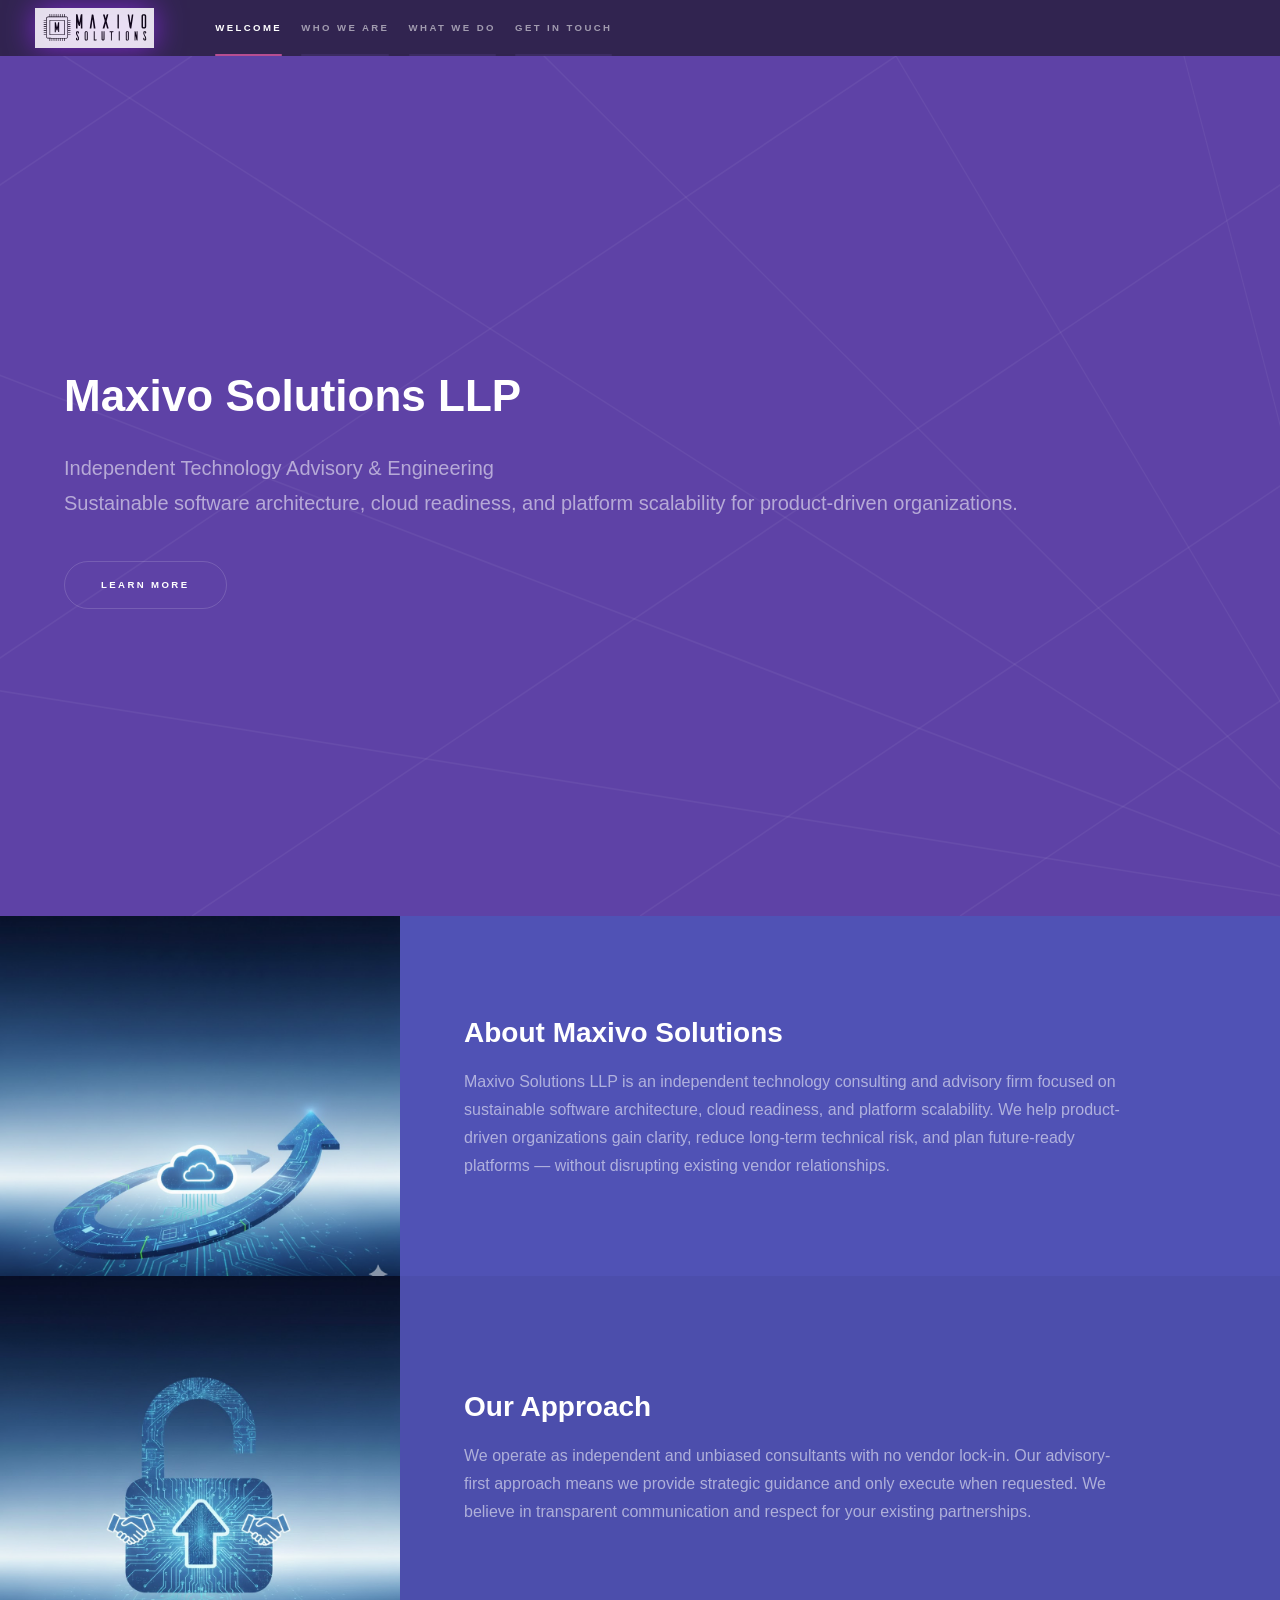
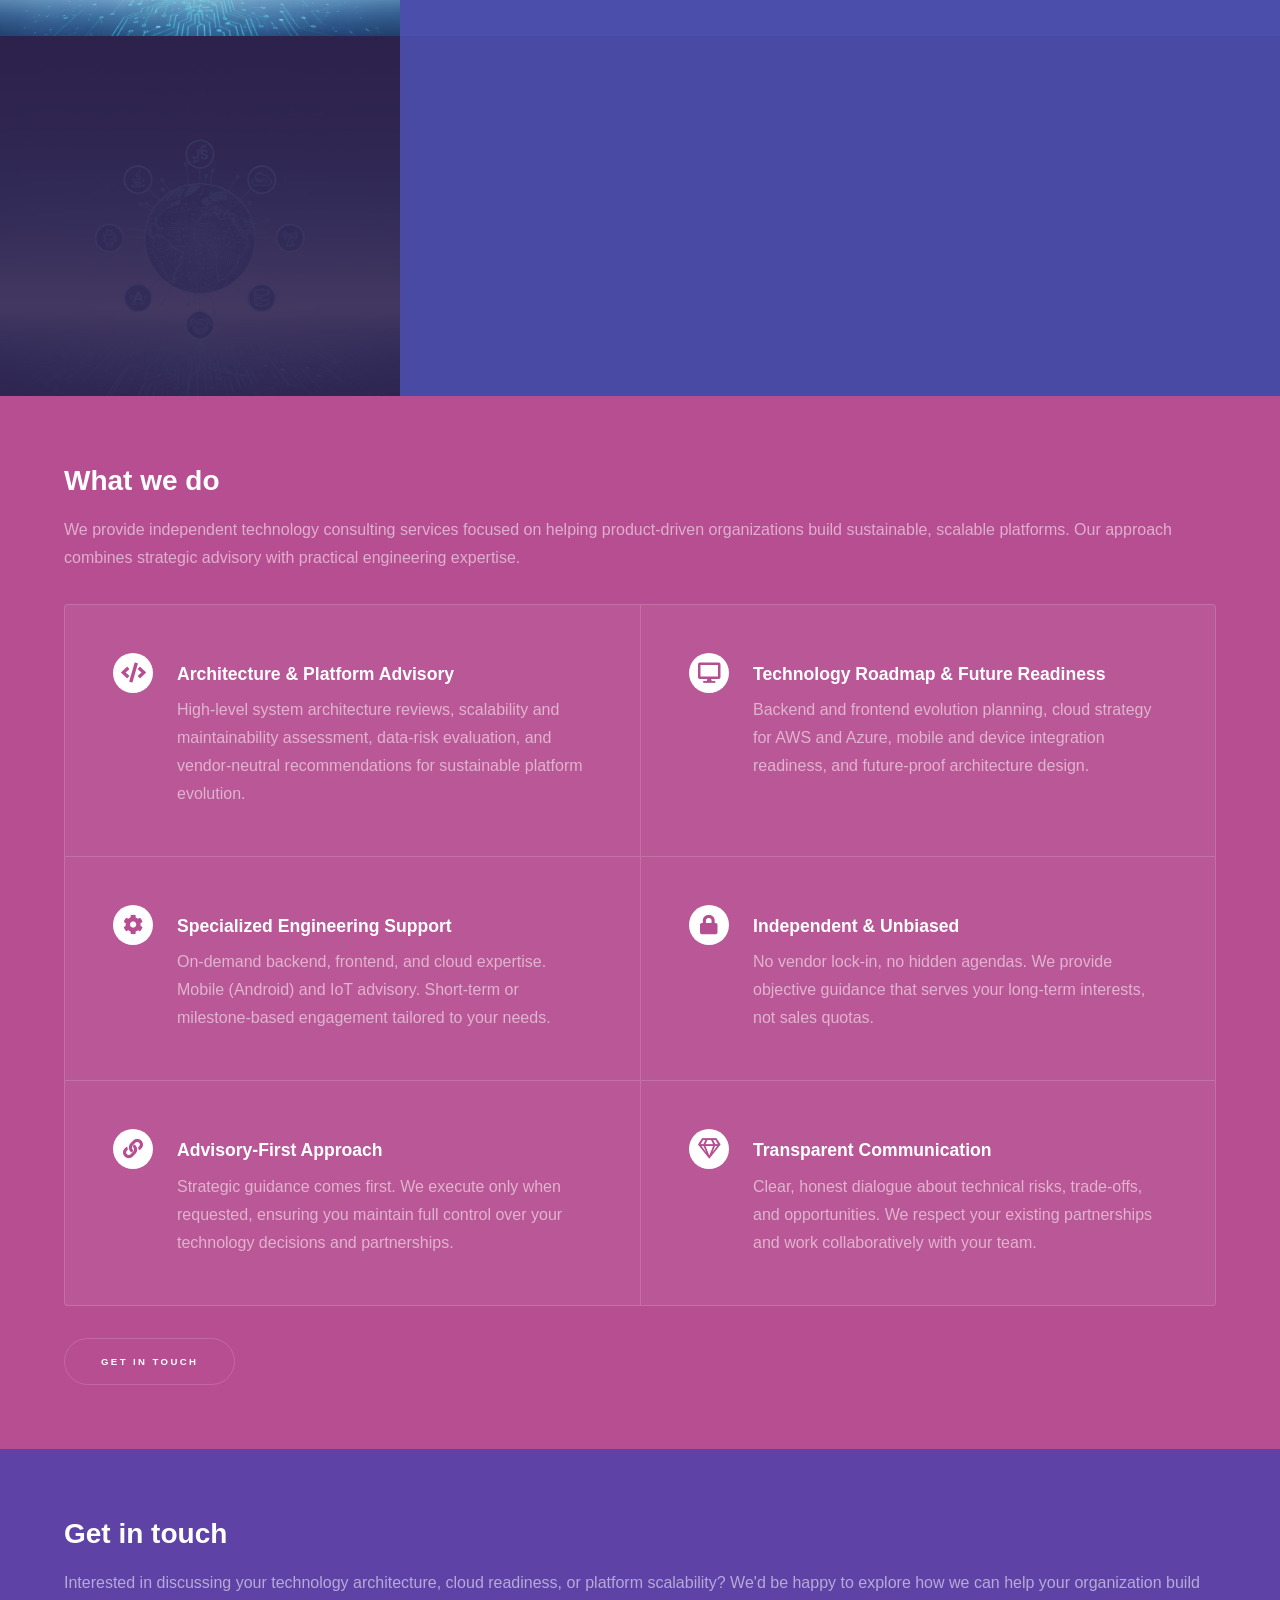
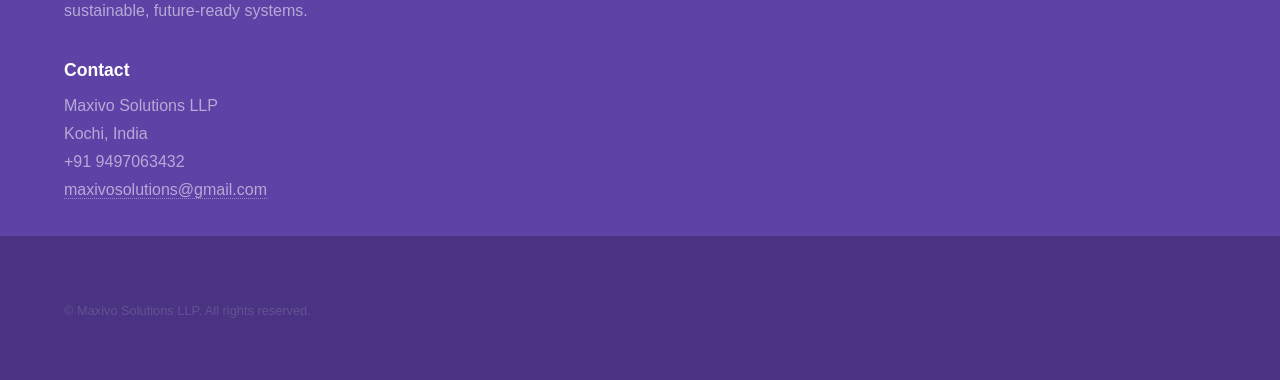
==== commit 4cf0c34d: "- improved" ====
--- a/index.html
+++ b/index.html
@@ -13,15 +13,99 @@
 		<link rel="stylesheet" href="assets/css/main.css" />
 		<noscript><link rel="stylesheet" href="assets/css/noscript.css" /></noscript>
 		<style>
-			/* Mobile optimizations */
+			/* Logo adjustments for tablet and mobile */
+			@media screen and (max-width: 1280px) {
+				/* On tablet, sidebar becomes horizontal header - adjust logo */
+				.logo-container {
+					display: none !important; /* Hide original logo on tablet/mobile */
+				}
+
+				/* Add logo to horizontal header */
+				#sidebar > .inner {
+					padding-left: 1.5em !important;
+					display: flex !important;
+					align-items: center !important;
+					justify-content: flex-start !important;
+				}
+
+				#sidebar > .inner::before {
+					content: '';
+					background: url('images/Maxivo Banner White.svg') no-repeat center center;
+					background-size: contain;
+					width: 140px;
+					height: 2.5em;
+					display: inline-block;
+					flex-shrink: 0;
+					margin-right: 2em;
+					filter: opacity(0.85) drop-shadow(0 0 15px rgba(138, 43, 226, 2.5));
+				}
+
+				/* Ensure nav items fit properly */
+				#sidebar nav ul li {
+					margin: 0 0 0 1.2em !important;
+					font-size: 1em;
+				}
+
+				#sidebar nav ul li a {
+					white-space: nowrap;
+				}
+			}
+
+			@media screen and (max-width: 980px) {
+				/* Smaller tablets - reduce logo and spacing slightly */
+				#sidebar > .inner::before {
+					width: 120px;
+					height: 2.3em;
+					margin-right: 1.5em;
+				}
+
+				#sidebar nav ul li {
+					margin: 0 0 0 1em !important;
+					font-size: 0.95em;
+				}
+			}
+
 			@media screen and (max-width: 736px) {
-				.logo-container {
-					padding: 1.5em 0 1em 0 !important;
-				}
-				.logo-container img {
-					max-width: 160px !important;
-					width: 75% !important;
-				}
+				/* Mobile - sidebar is hidden, add fixed header with logo */
+				body::before {
+					content: '';
+					position: fixed;
+					top: 0;
+					left: 0;
+					width: 100%;
+					height: 4.5em;
+					background: linear-gradient(135deg, rgba(45, 25, 70, 0.3) 0%, rgba(60, 30, 85, 0.35) 100%),
+					            linear-gradient(to bottom, rgba(0, 0, 0, 0.25), rgba(0, 0, 0, 0.2));
+					backdrop-filter: blur(20px) saturate(180%);
+					-webkit-backdrop-filter: blur(20px) saturate(180%);
+					z-index: 10000;
+					box-shadow: 0 4px 40px rgba(138, 43, 226, 0.15), 0 0 80px rgba(138, 43, 226, 0.1);
+					border-bottom: 1px solid rgba(183, 78, 145, 0.2);
+				}
+
+				body::after {
+					content: '';
+					background: url('images/Maxivo Banner White.svg') no-repeat center center;
+					background-size: contain;
+					width: 160px;
+					height: 3.2em;
+					position: fixed;
+					top: 0.65em;
+					left: 50%;
+					transform: translateX(-50%);
+					z-index: 10001;
+					filter: opacity(0.95) drop-shadow(0 0 25px rgba(138, 43, 226, 4)) drop-shadow(0 0 50px rgba(183, 78, 145, 2.5));
+					display: block;
+				}
+
+				/* Add padding to first section to account for fixed header */
+				#wrapper {
+					padding-top: 4.5em;
+				}
+			}
+
+			/* Typography optimizations */
+			@media screen and (max-width: 736px) {
 				#intro h1 {
 					font-size: 2em !important;
 					line-height: 1.3 !important;
@@ -46,12 +130,9 @@
 			}
 
 			@media screen and (max-width: 480px) {
-				.logo-container {
-					padding: 1em 0 0.75em 0 !important;
-				}
-				.logo-container img {
-					max-width: 140px !important;
-					width: 70% !important;
+				body::after {
+					width: 120px;
+					height: 2.5em;
 				}
 				#intro h1 {
 					font-size: 1.75em !important;
--- a/assets/css/main.css
+++ b/assets/css/main.css
@@ -3737,7 +3737,7 @@
 			-ms-transition: color 0.2s ease;
 			transition: color 0.2s ease;
 			border: 0;
-			color: rgba(255, 255, 255, 0.35);
+			/* color: rgba(255, 255, 255, 0.35); */
 			display: block;
 			font-size: 0.6em;
 			font-weight: bold;
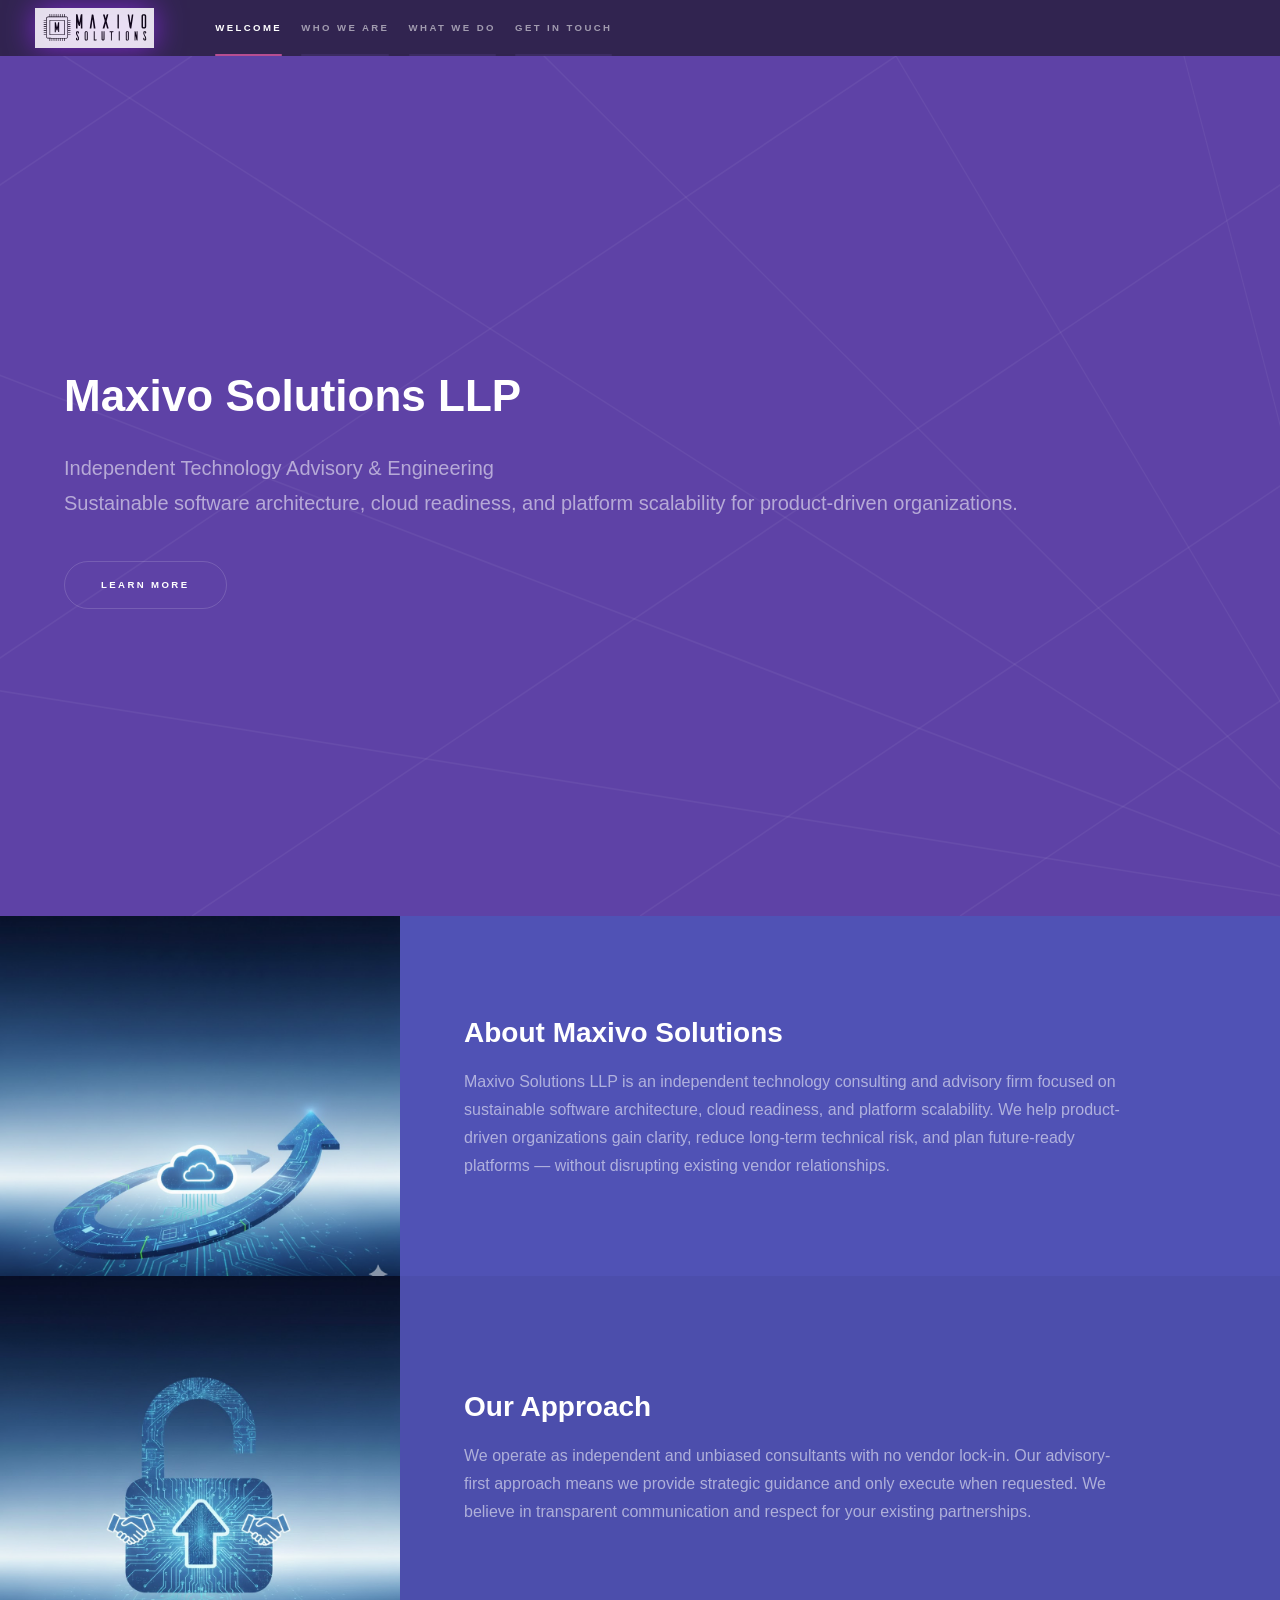
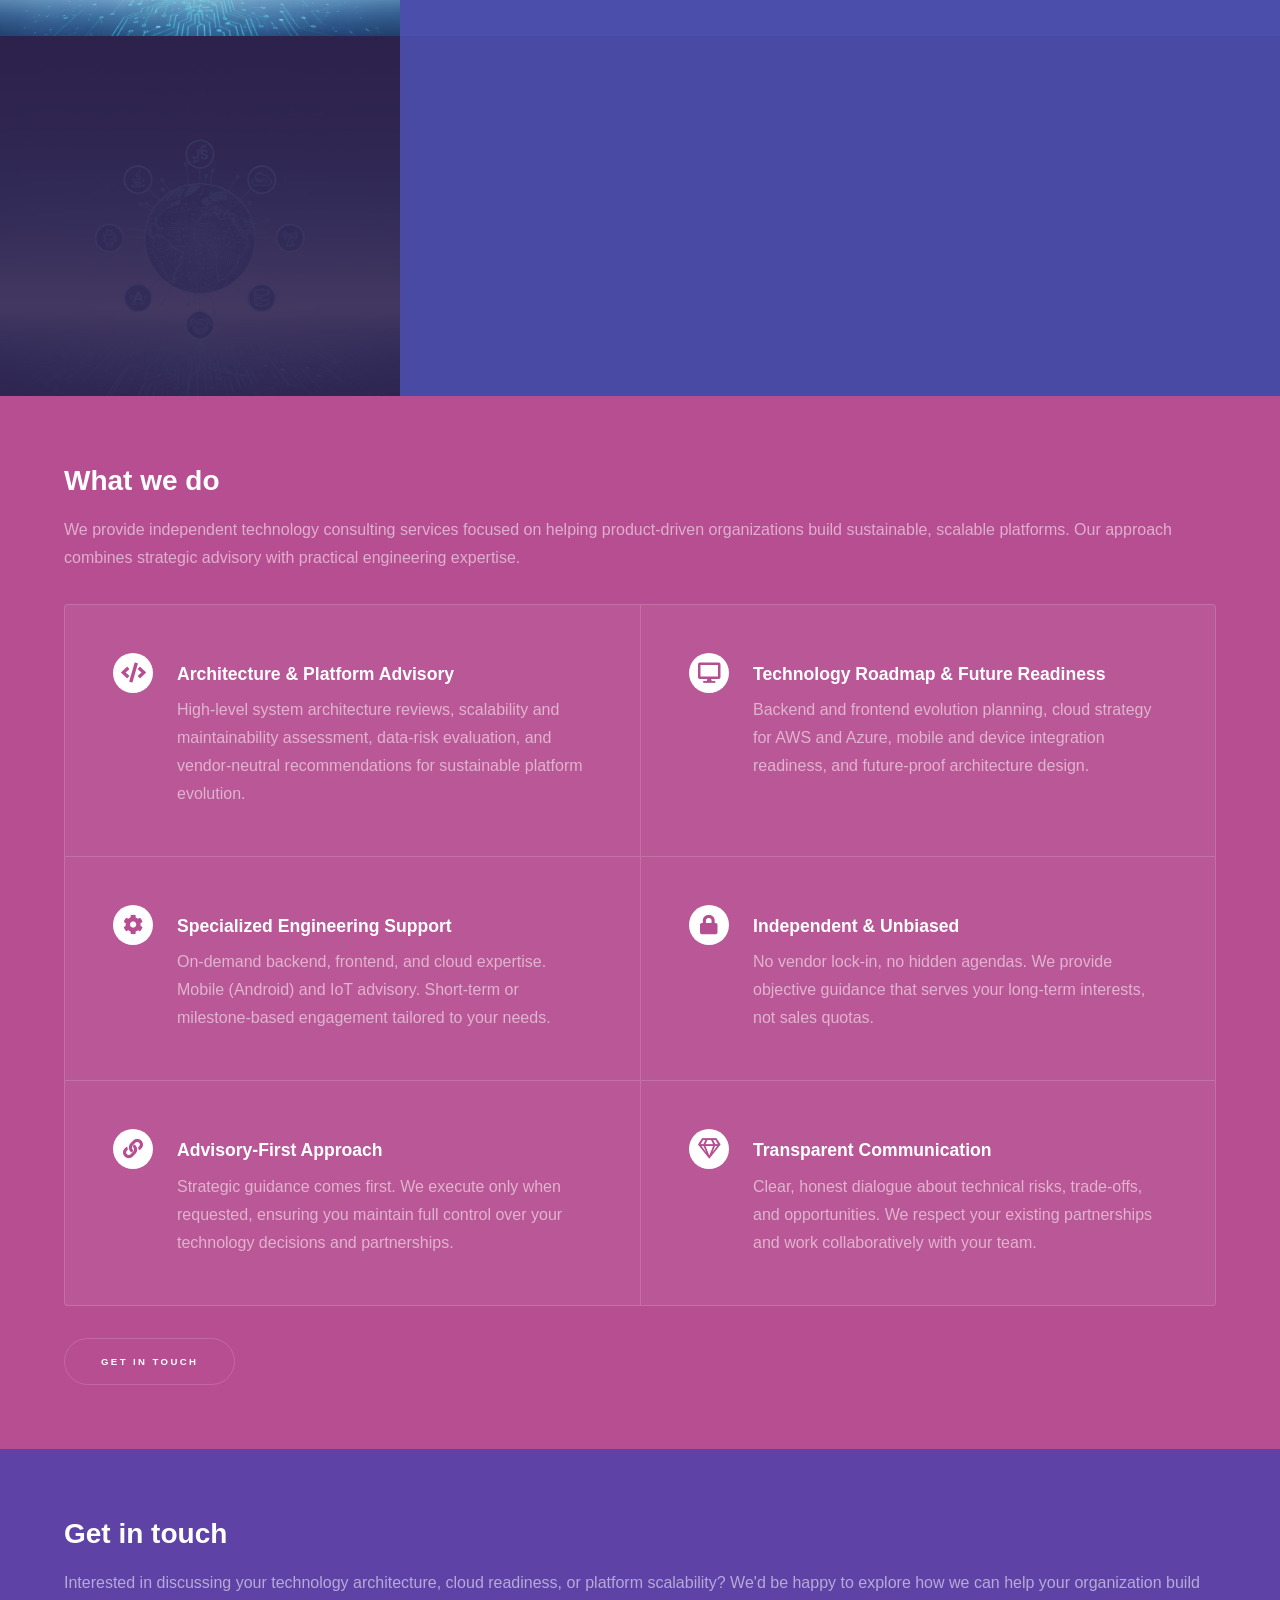
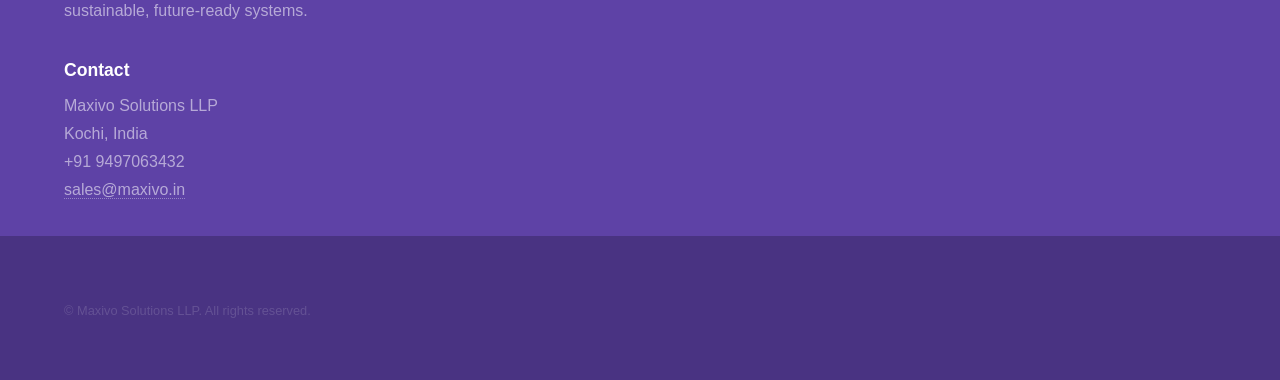
==== commit 5c5ff011: "- updated email" ====
--- a/index.html
+++ b/index.html
@@ -289,7 +289,7 @@
 											<div>Maxivo Solutions LLP</div>
 											<div>Kochi, India</div>
 											<div>+91 9497063432</div>
-											<div><a href="mailto:maxivosolutions@gmail.com">maxivosolutions@gmail.com</a></div>
+											<div><a href="mailto:sales@maxivo.in">sales@maxivo.in</a></div>
 										<!-- </li> -->
 									
 										<!-- <li>
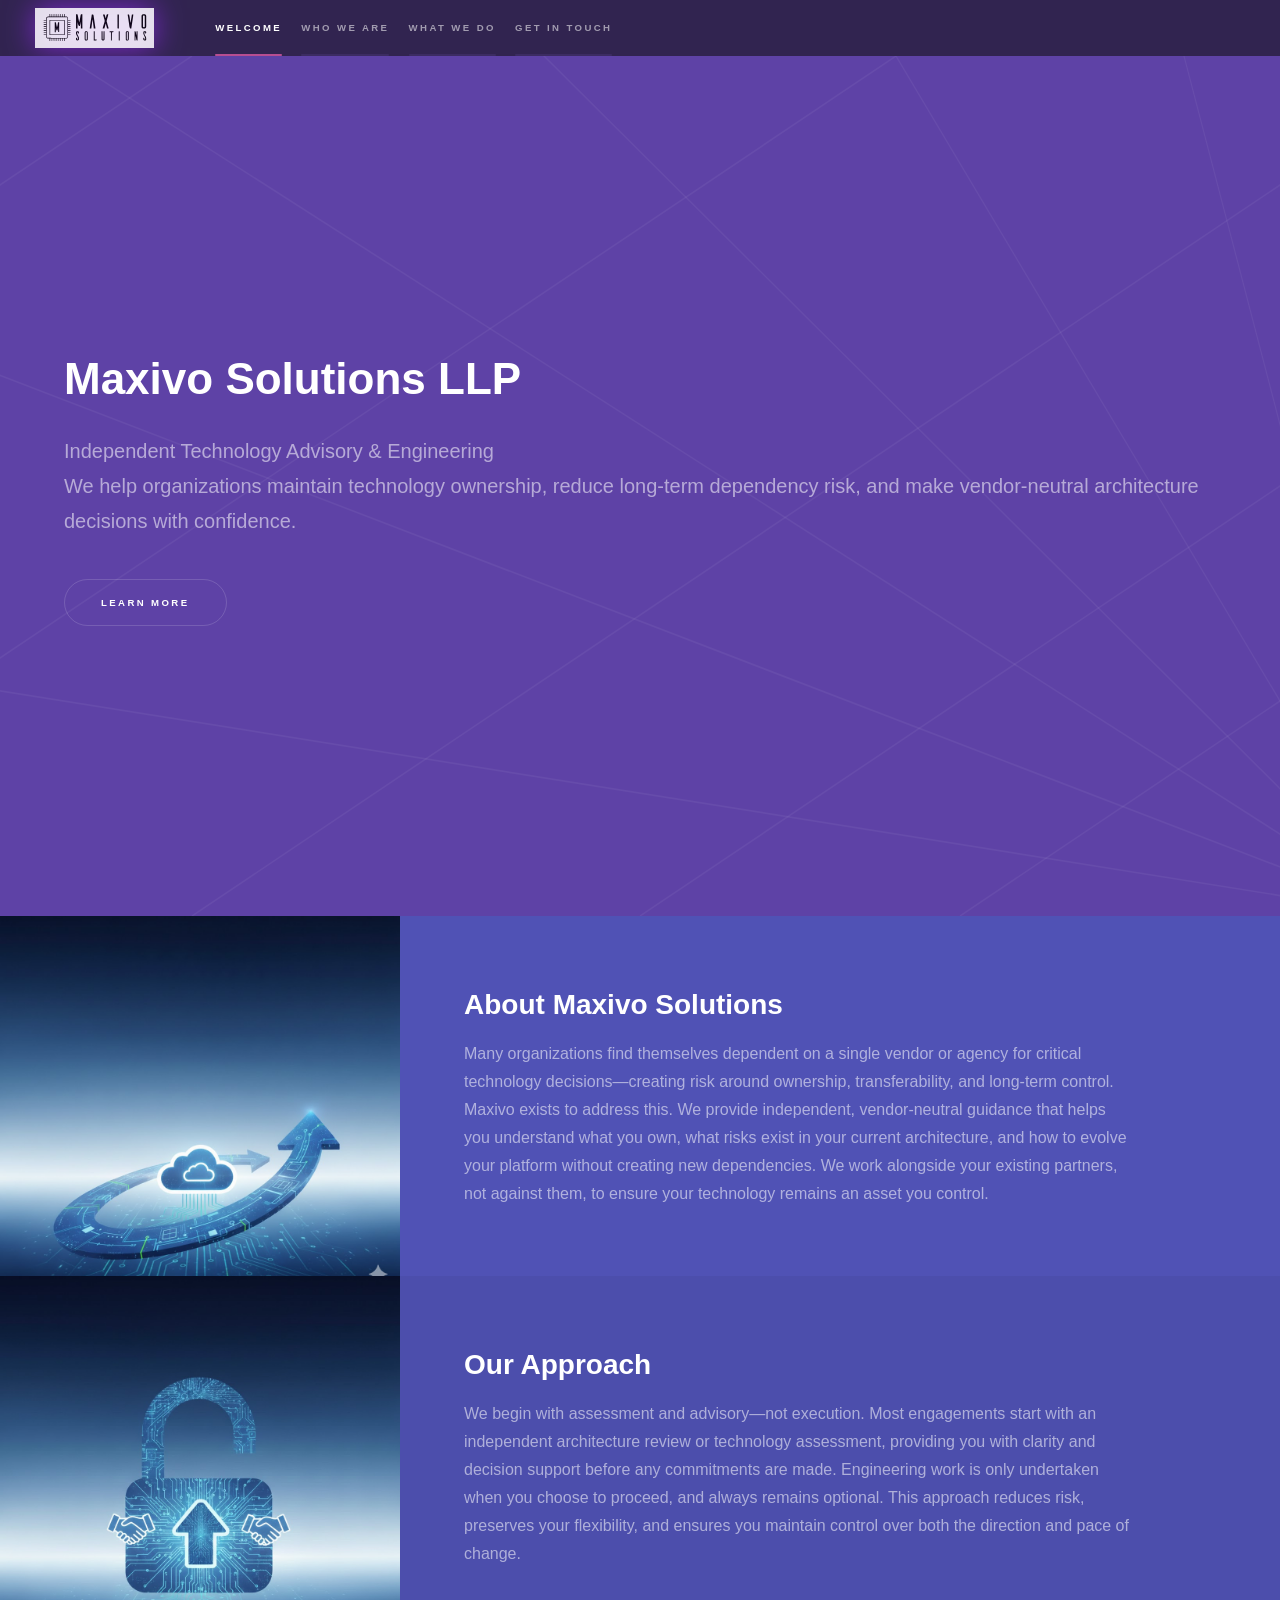
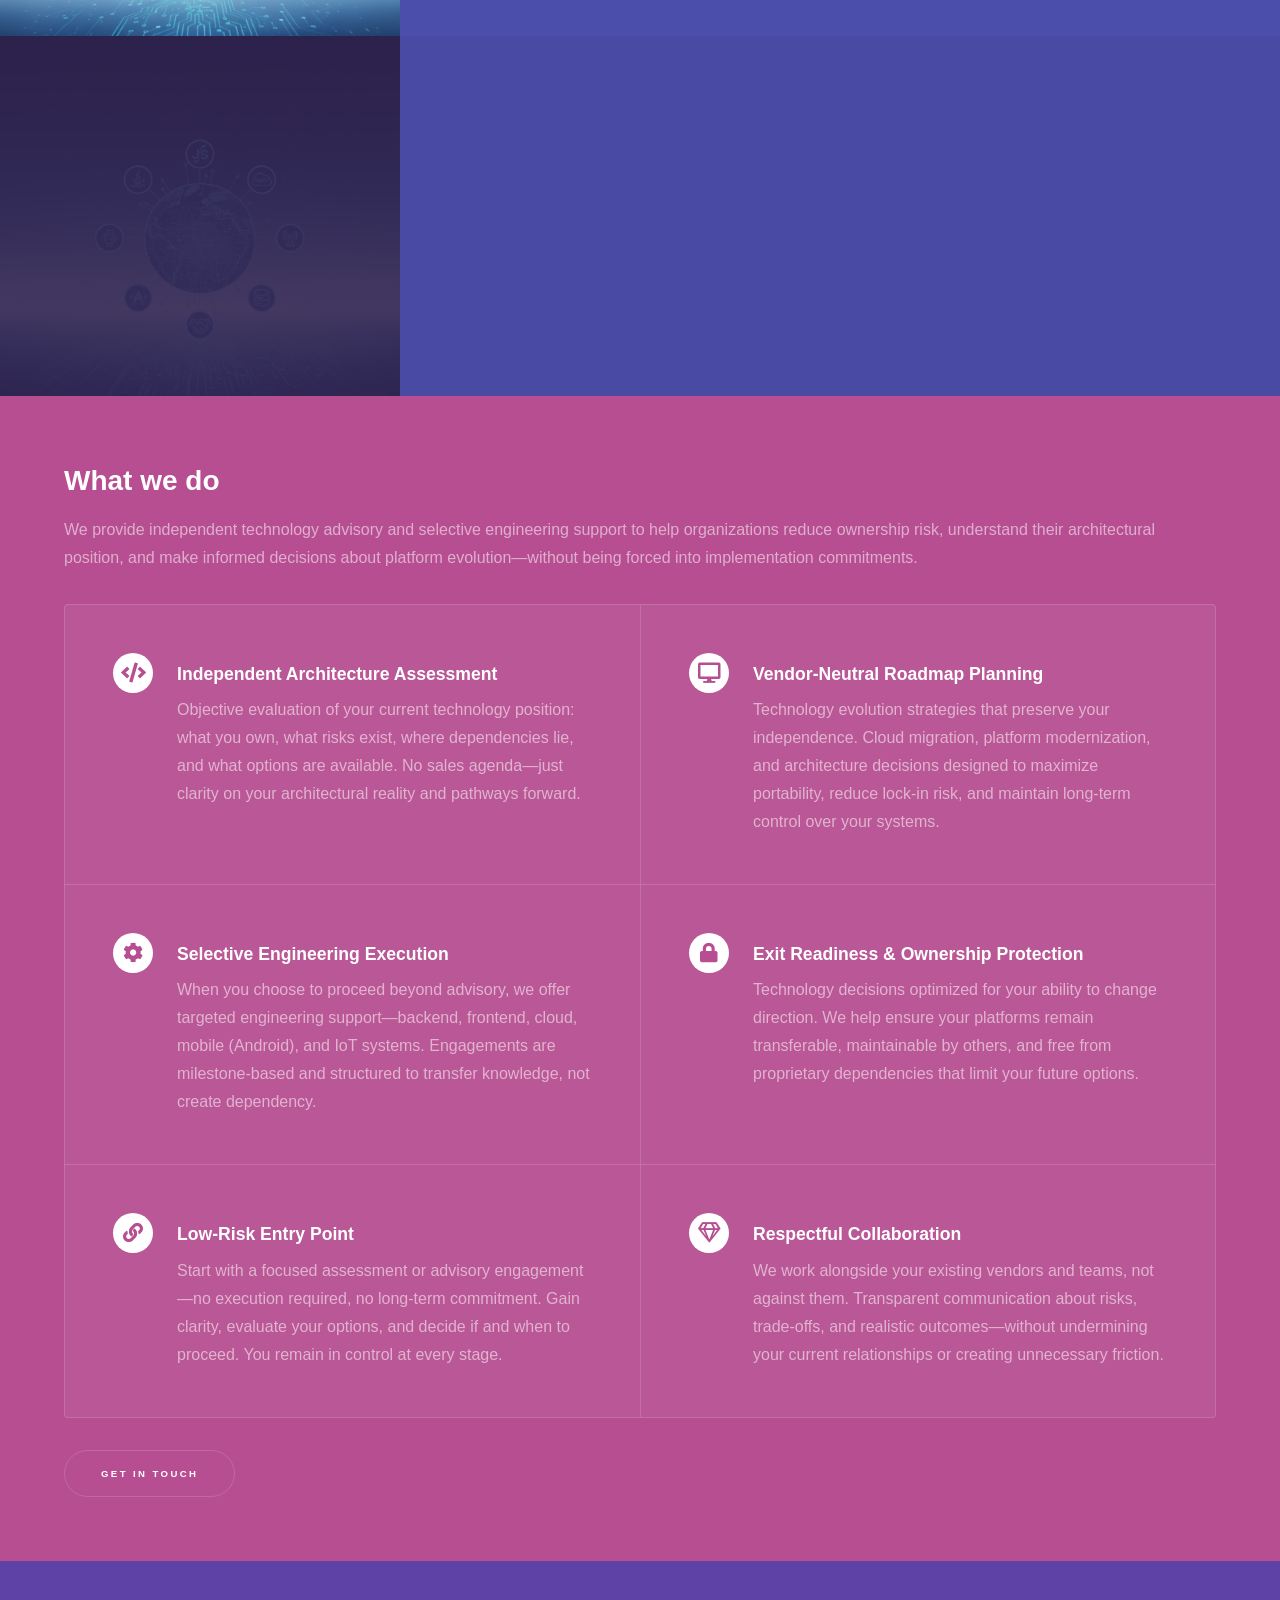
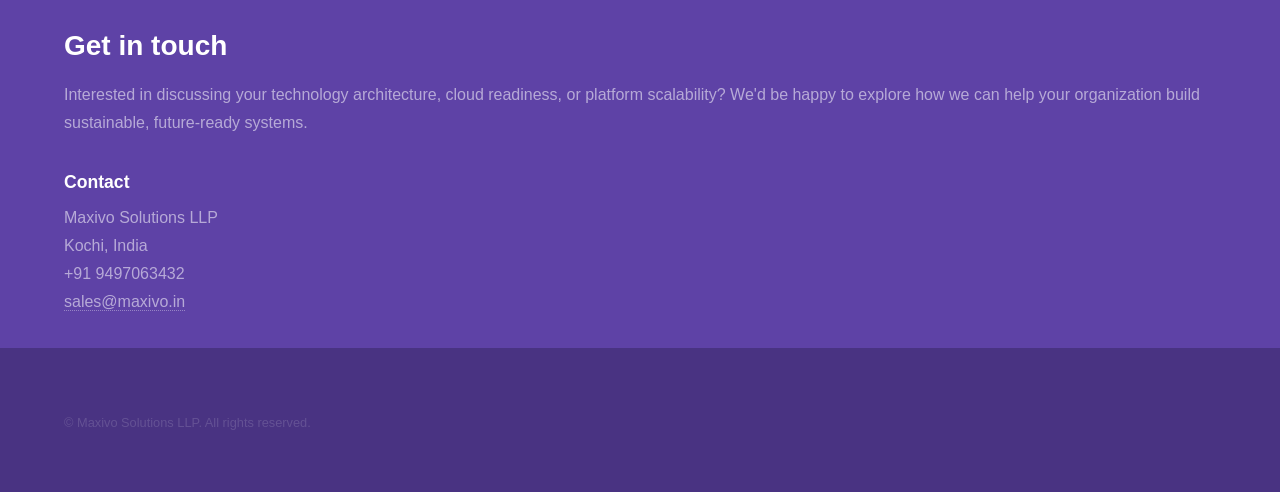
==== commit b56e10f4: "- updated description" ====
--- a/index.html
+++ b/index.html
@@ -9,7 +9,7 @@
 		<title>Maxivo Solutions LLP - Independent Technology Advisory & Engineering</title>
 		<meta charset="utf-8" />
 		<meta name="viewport" content="width=device-width, initial-scale=1, user-scalable=no" />
-		<meta name="description" content="Independent technology consulting and advisory firm focused on sustainable software architecture, cloud readiness, and platform scalability." />
+		<meta name="description" content="Independent technology advisory firm helping organizations maintain technology ownership, reduce vendor dependency risk, and make vendor-neutral architecture decisions with confidence." />
 		<link rel="stylesheet" href="assets/css/main.css" />
 		<noscript><link rel="stylesheet" href="assets/css/noscript.css" /></noscript>
 		<style>
@@ -174,7 +174,7 @@
 						<div class="inner">
 							<h1>Maxivo Solutions LLP</h1>
 							<p>Independent Technology Advisory & Engineering<br />
-							Sustainable software architecture, cloud readiness, and platform scalability for product-driven organizations.</p>
+							We help organizations maintain technology ownership, reduce long-term dependency risk, and make vendor-neutral architecture decisions with confidence.</p>
 							<ul class="actions">
 								<li><a href="#one" class="button scrolly">Learn more</a></li>
 							</ul>
@@ -188,7 +188,7 @@
 							<div class="content">
 								<div class="inner">
 									<h2>About Maxivo Solutions</h2>
-									<p>Maxivo Solutions LLP is an independent technology consulting and advisory firm focused on sustainable software architecture, cloud readiness, and platform scalability. We help product-driven organizations gain clarity, reduce long-term technical risk, and plan future-ready platforms — without disrupting existing vendor relationships.</p>
+									<p>Many organizations find themselves dependent on a single vendor or agency for critical technology decisions—creating risk around ownership, transferability, and long-term control. Maxivo exists to address this. We provide independent, vendor-neutral guidance that helps you understand what you own, what risks exist in your current architecture, and how to evolve your platform without creating new dependencies. We work alongside your existing partners, not against them, to ensure your technology remains an asset you control.</p>
 								</div>
 							</div>
 						</section>
@@ -197,7 +197,7 @@
 							<div class="content">
 								<div class="inner">
 									<h2>Our Approach</h2>
-									<p>We operate as independent and unbiased consultants with no vendor lock-in. Our advisory-first approach means we provide strategic guidance and only execute when requested. We believe in transparent communication and respect for your existing partnerships.</p>
+									<p>We begin with assessment and advisory—not execution. Most engagements start with an independent architecture review or technology assessment, providing you with clarity and decision support before any commitments are made. Engineering work is only undertaken when you choose to proceed, and always remains optional. This approach reduces risk, preserves your flexibility, and ensures you maintain control over both the direction and pace of change.</p>
 								</div>
 							</div>
 						</section>
@@ -216,37 +216,37 @@
 					<section id="two" class="wrapper style3 fade-up">
 						<div class="inner">
 							<h2>What we do</h2>
-							<p>We provide independent technology consulting services focused on helping product-driven organizations build sustainable, scalable platforms. Our approach combines strategic advisory with practical engineering expertise.</p>
+							<p>We provide independent technology advisory and selective engineering support to help organizations reduce ownership risk, understand their architectural position, and make informed decisions about platform evolution—without being forced into implementation commitments.</p>
 							<div class="features">
 								<section>
 									<span class="icon solid major fa-code"></span>
-									<h3>Architecture & Platform Advisory</h3>
-									<p>High-level system architecture reviews, scalability and maintainability assessment, data-risk evaluation, and vendor-neutral recommendations for sustainable platform evolution.</p>
+									<h3>Independent Architecture Assessment</h3>
+									<p>Objective evaluation of your current technology position: what you own, what risks exist, where dependencies lie, and what options are available. No sales agenda—just clarity on your architectural reality and pathways forward.</p>
 								</section>
 								<section>
 									<span class="icon solid major fa-desktop"></span>
-									<h3>Technology Roadmap & Future Readiness</h3>
-									<p>Backend and frontend evolution planning, cloud strategy for AWS and Azure, mobile and device integration readiness, and future-proof architecture design.</p>
+									<h3>Vendor-Neutral Roadmap Planning</h3>
+									<p>Technology evolution strategies that preserve your independence. Cloud migration, platform modernization, and architecture decisions designed to maximize portability, reduce lock-in risk, and maintain long-term control over your systems.</p>
 								</section>
 								<section>
 									<span class="icon solid major fa-cog"></span>
-									<h3>Specialized Engineering Support</h3>
-									<p>On-demand backend, frontend, and cloud expertise. Mobile (Android) and IoT advisory. Short-term or milestone-based engagement tailored to your needs.</p>
+									<h3>Selective Engineering Execution</h3>
+									<p>When you choose to proceed beyond advisory, we offer targeted engineering support—backend, frontend, cloud, mobile (Android), and IoT systems. Engagements are milestone-based and structured to transfer knowledge, not create dependency.</p>
 								</section>
 								<section>
 									<span class="icon solid major fa-lock"></span>
-									<h3>Independent & Unbiased</h3>
-									<p>No vendor lock-in, no hidden agendas. We provide objective guidance that serves your long-term interests, not sales quotas.</p>
+									<h3>Exit Readiness & Ownership Protection</h3>
+									<p>Technology decisions optimized for your ability to change direction. We help ensure your platforms remain transferable, maintainable by others, and free from proprietary dependencies that limit your future options.</p>
 								</section>
 								<section>
 									<span class="icon solid major fa-link"></span>
-									<h3>Advisory-First Approach</h3>
-									<p>Strategic guidance comes first. We execute only when requested, ensuring you maintain full control over your technology decisions and partnerships.</p>
+									<h3>Low-Risk Entry Point</h3>
+									<p>Start with a focused assessment or advisory engagement—no execution required, no long-term commitment. Gain clarity, evaluate your options, and decide if and when to proceed. You remain in control at every stage.</p>
 								</section>
 								<section>
 									<span class="icon major fa-gem"></span>
-									<h3>Transparent Communication</h3>
-									<p>Clear, honest dialogue about technical risks, trade-offs, and opportunities. We respect your existing partnerships and work collaboratively with your team.</p>
+									<h3>Respectful Collaboration</h3>
+									<p>We work alongside your existing vendors and teams, not against them. Transparent communication about risks, trade-offs, and realistic outcomes—without undermining your current relationships or creating unnecessary friction.</p>
 								</section>
 							</div>
 							<ul class="actions">
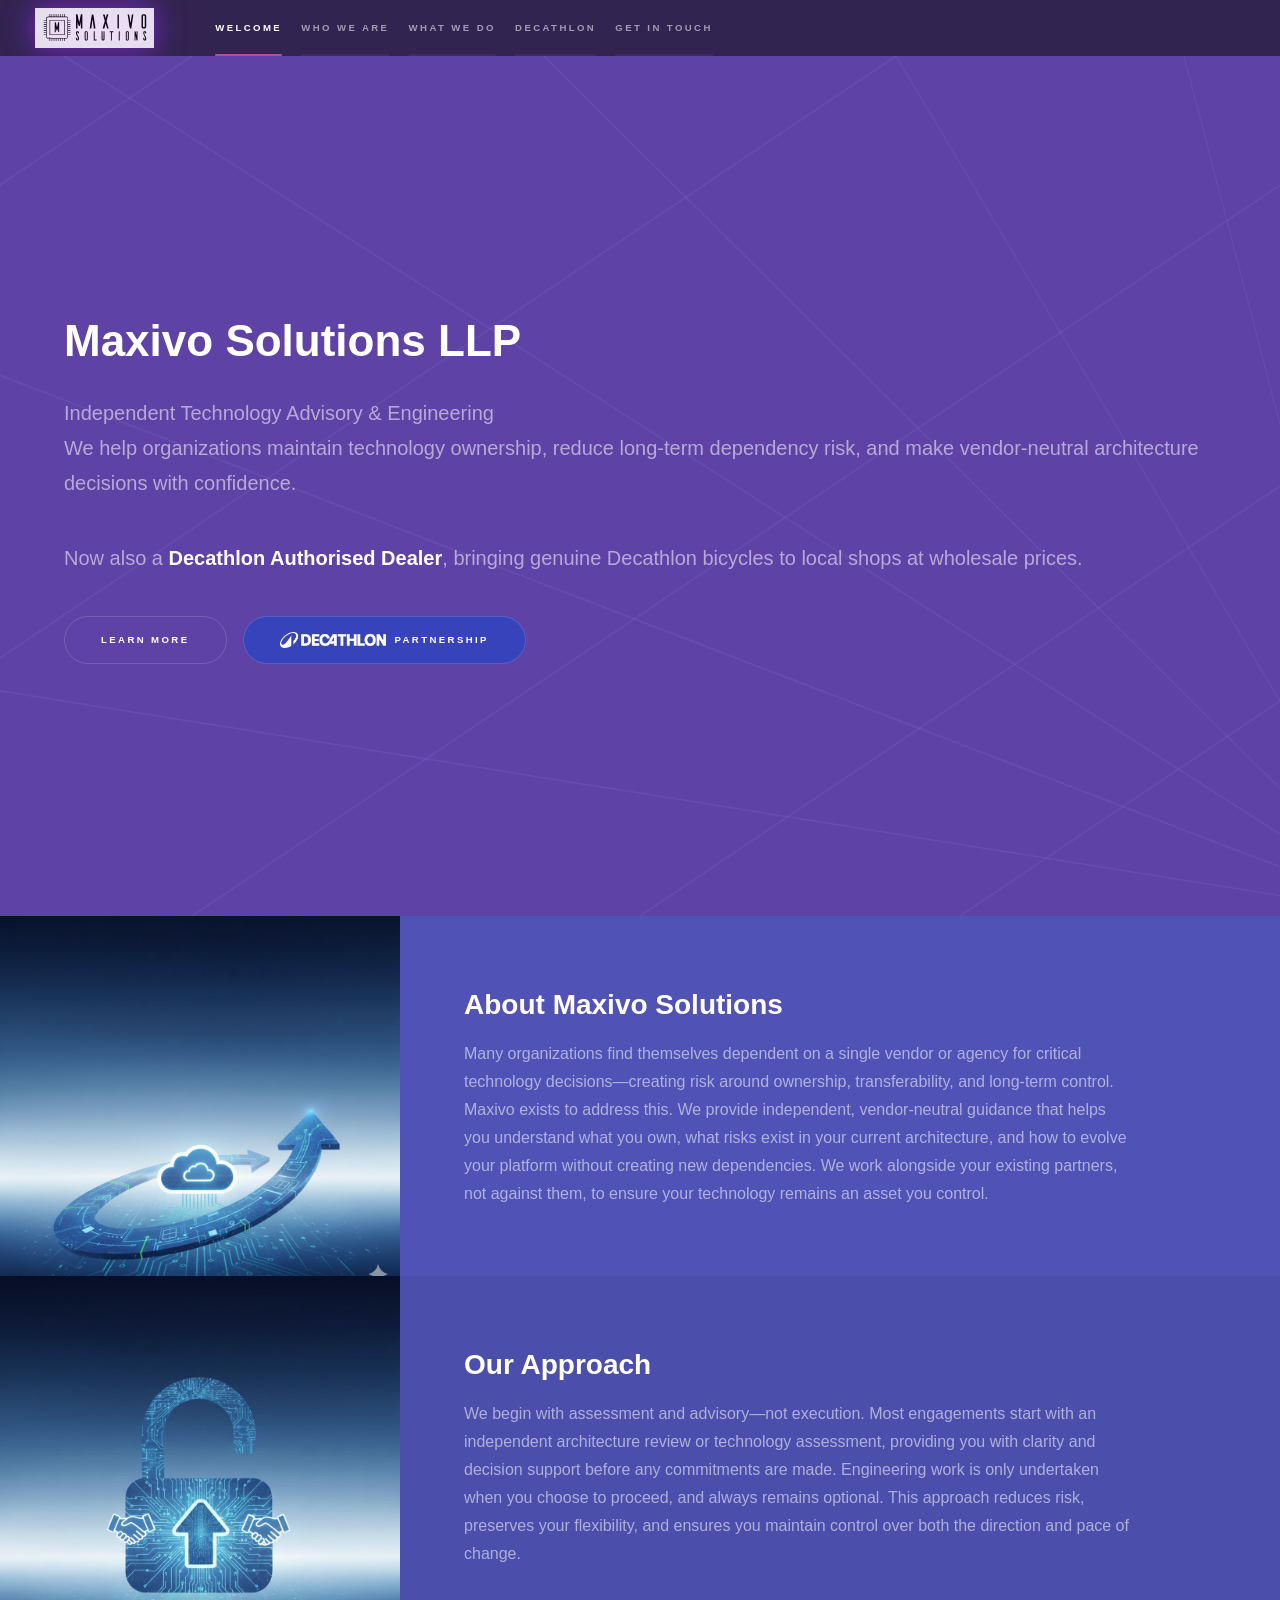
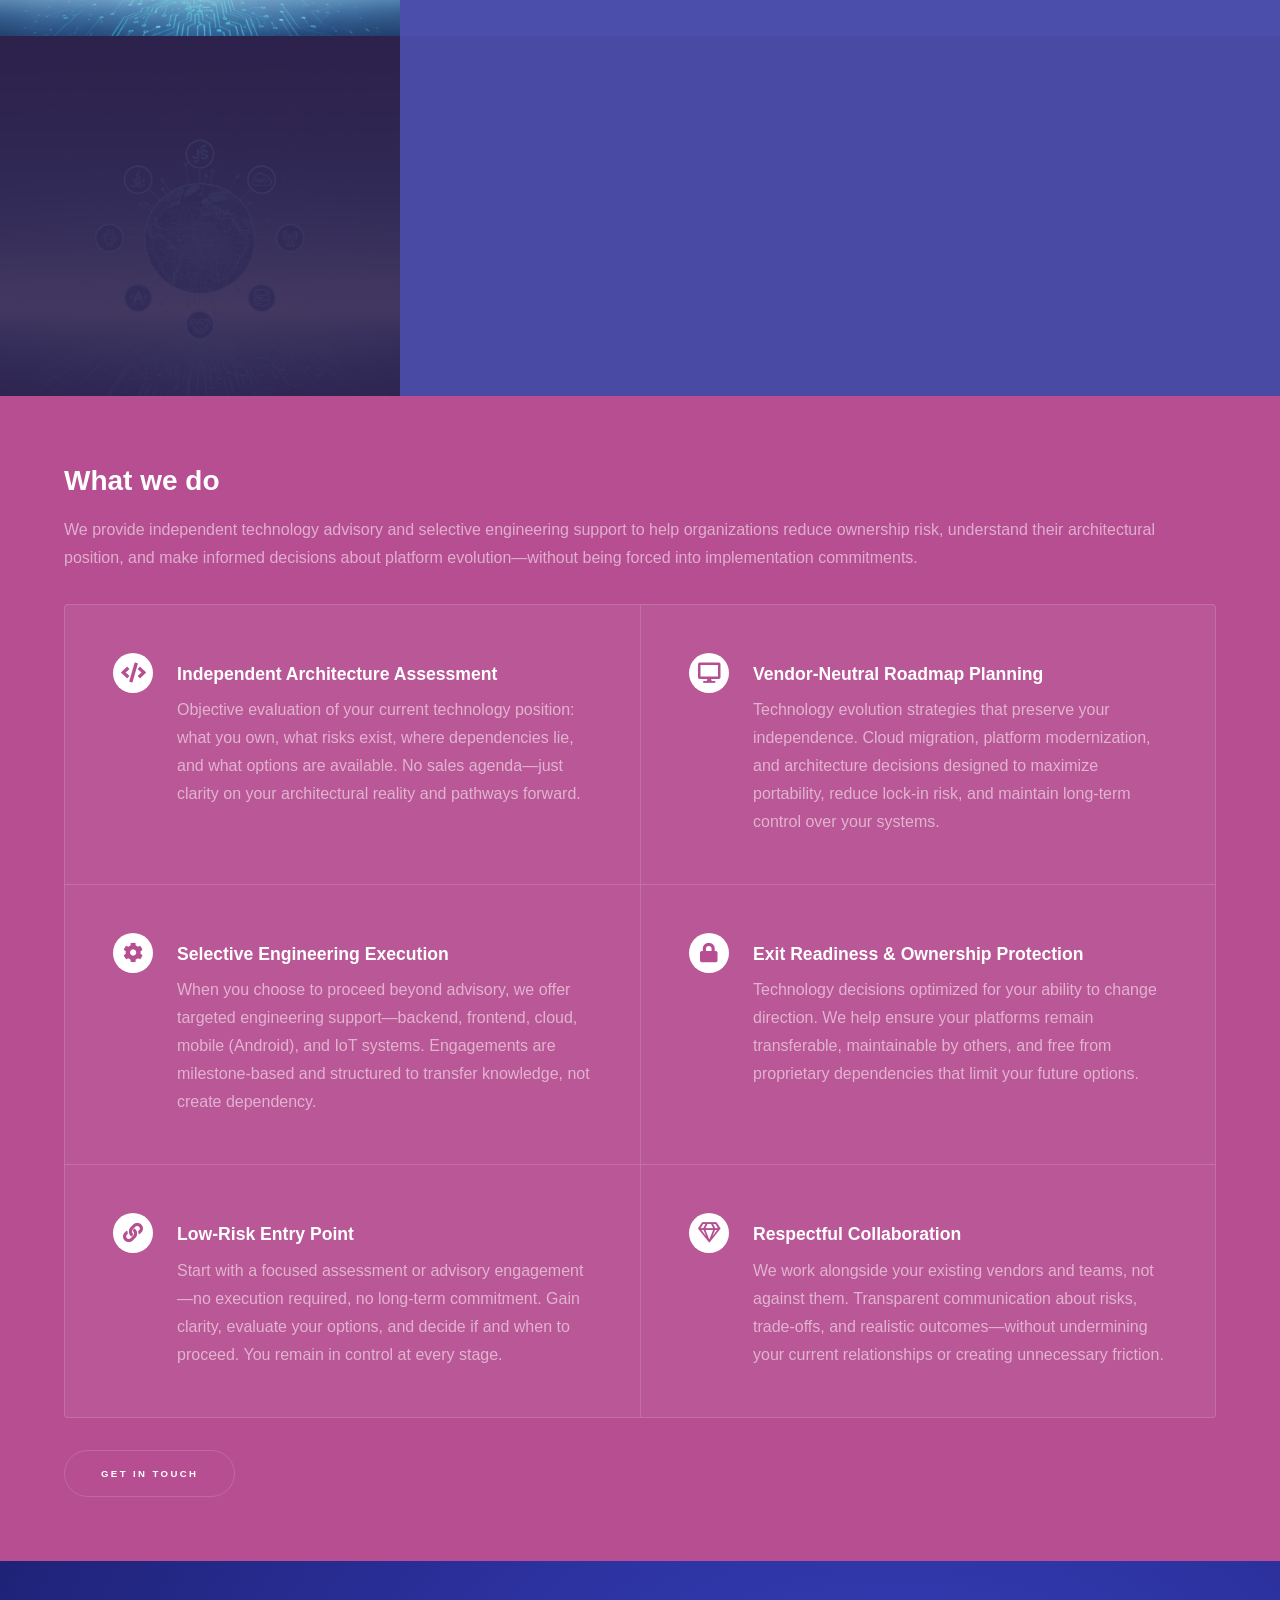
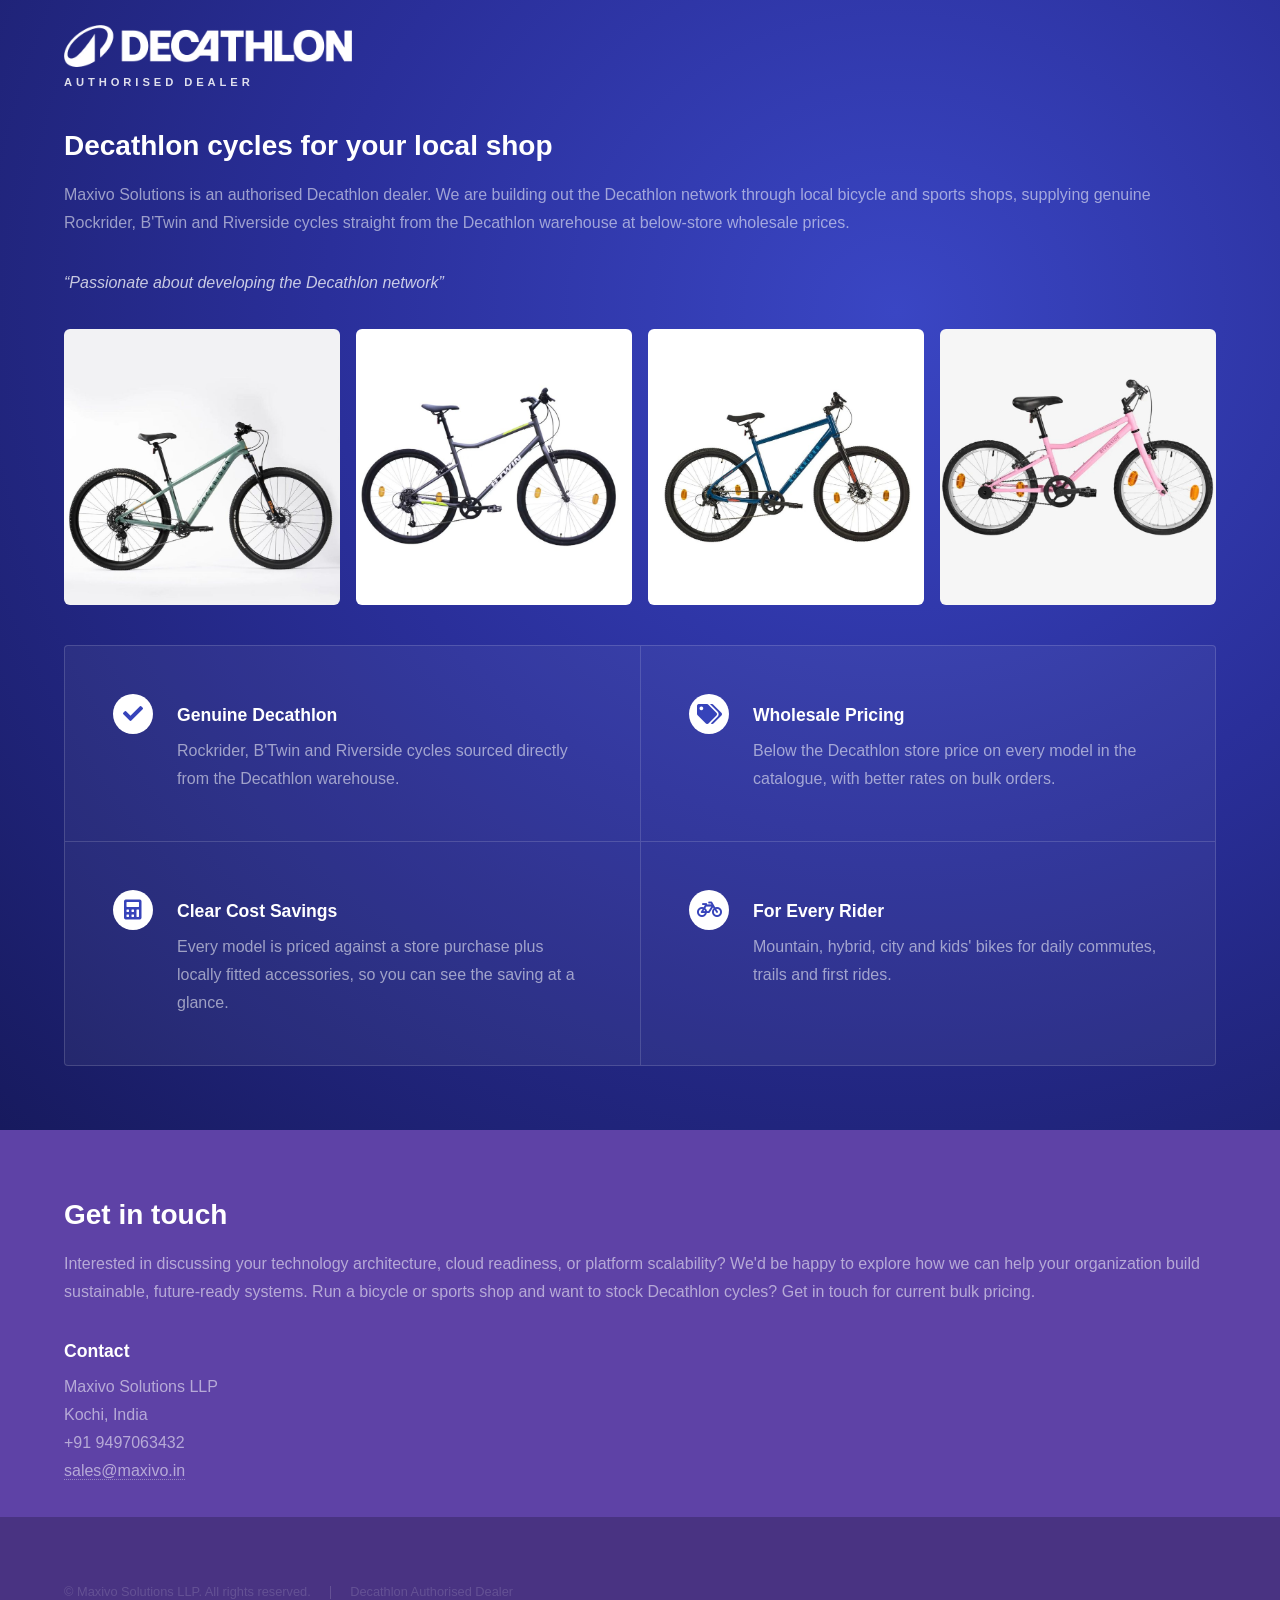
==== commit 6b07566d: "- added decathlon partnership" ====
--- a/index.html
+++ b/index.html
@@ -6,11 +6,12 @@
 -->
 <html>
 	<head>
-		<title>Maxivo Solutions LLP - Independent Technology Advisory & Engineering</title>
+		<title>Maxivo Solutions LLP - Technology Advisory & Decathlon Authorised Dealer</title>
 		<meta charset="utf-8" />
 		<meta name="viewport" content="width=device-width, initial-scale=1, user-scalable=no" />
-		<meta name="description" content="Independent technology advisory firm helping organizations maintain technology ownership, reduce vendor dependency risk, and make vendor-neutral architecture decisions with confidence." />
+		<meta name="description" content="Independent technology advisory firm helping organizations maintain technology ownership, reduce vendor dependency risk, and make vendor-neutral architecture decisions with confidence. Decathlon authorised dealer supplying Rockrider, B'Twin and Riverside bicycles to local shops at wholesale prices." />
 		<link rel="stylesheet" href="assets/css/main.css" />
+		<link rel="stylesheet" href="assets/css/decathlon.css" />
 		<noscript><link rel="stylesheet" href="assets/css/noscript.css" /></noscript>
 		<style>
 			/* Logo adjustments for tablet and mobile */
@@ -160,6 +161,7 @@
 							<li><a href="#intro" class="active active-locked">Welcome</a></li>
 							<li><a href="#one">Who we are</a></li>
 							<li><a href="#two">What we do</a></li>
+							<li><a href="#decathlon">Decathlon</a></li>
 							<li><a href="#three">Get in touch</a></li>
 						</ul>
 					</nav>
@@ -175,8 +177,10 @@
 							<h1>Maxivo Solutions LLP</h1>
 							<p>Independent Technology Advisory & Engineering<br />
 							We help organizations maintain technology ownership, reduce long-term dependency risk, and make vendor-neutral architecture decisions with confidence.</p>
+							<p>Now also a <strong>Decathlon Authorised Dealer</strong>, bringing genuine Decathlon bicycles to local shops at wholesale prices.</p>
 							<ul class="actions">
 								<li><a href="#one" class="button scrolly">Learn more</a></li>
+								<li><a href="#decathlon" class="button scrolly decathlon-button"><img src="images/decathlon/decathlon-logo-white.png" alt="Decathlon" /> Partnership</a></li>
 							</ul>
 						</div>
 					</section>
@@ -255,11 +259,52 @@
 						</div>
 					</section>
 
+				<!-- Decathlon -->
+					<section id="decathlon" class="wrapper style-decathlon fade-up">
+						<div class="inner">
+							<a href="decathlon.html" class="decathlon-badge">
+								<img src="images/decathlon/decathlon-logo-white.png" alt="Decathlon" />
+								<span>Authorised Dealer</span>
+							</a>
+							<h2>Decathlon cycles for your local shop</h2>
+							<p>Maxivo Solutions is an authorised Decathlon dealer. We are building out the Decathlon network through local bicycle and sports shops, supplying genuine Rockrider, B'Twin and Riverside cycles straight from the Decathlon warehouse at below-store wholesale prices.</p>
+							<p class="decathlon-tagline">&ldquo;Passionate about developing the Decathlon network&rdquo;</p>
+							<div class="bike-strip">
+								<img src="images/decathlon/bike01.jpg" alt="Rockrider EXPL 140 mountain bike" loading="lazy" />
+								<img src="images/decathlon/bike08.jpg" alt="Riverside 120 hybrid bike" loading="lazy" />
+								<img src="images/decathlon/bike07.jpg" alt="Rockrider Explore 30 mountain bike" loading="lazy" />
+								<img src="images/decathlon/bike20.jpg" alt="Riverside 100 kids bike" loading="lazy" />
+							</div>
+							<div class="features">
+								<section>
+									<span class="icon solid major fa-check"></span>
+									<h3>Genuine Decathlon</h3>
+									<p>Rockrider, B'Twin and Riverside cycles sourced directly from the Decathlon warehouse.</p>
+								</section>
+								<section>
+									<span class="icon solid major fa-tags"></span>
+									<h3>Wholesale Pricing</h3>
+									<p>Below the Decathlon store price on every model in the catalogue, with better rates on bulk orders.</p>
+								</section>
+								<section>
+									<span class="icon solid major fa-calculator"></span>
+									<h3>Clear Cost Savings</h3>
+									<p>Every model is priced against a store purchase plus locally fitted accessories, so you can see the saving at a glance.</p>
+								</section>
+								<section>
+									<span class="icon solid major fa-bicycle"></span>
+									<h3>For Every Rider</h3>
+									<p>Mountain, hybrid, city and kids' bikes for daily commutes, trails and first rides.</p>
+								</section>
+							</div>
+						</div>
+					</section>
+
 				<!-- Three -->
 					<section id="three" class="wrapper style1 fade-up">
 						<div class="inner">
 							<h2>Get in touch</h2>
-							<p>Interested in discussing your technology architecture, cloud readiness, or platform scalability? We'd be happy to explore how we can help your organization build sustainable, future-ready systems.</p>
+							<p>Interested in discussing your technology architecture, cloud readiness, or platform scalability? We'd be happy to explore how we can help your organization build sustainable, future-ready systems. Run a bicycle or sports shop and want to stock Decathlon cycles? Get in touch for current bulk pricing.</p>
 							<!-- <div class="split style1"> -->
 								<!-- <section>
 									<form method="post" action="#">
@@ -311,7 +356,7 @@
 			<footer id="footer" class="wrapper style1-alt">
 				<div class="inner">
 					<ul class="menu">
-						<li>&copy; Maxivo Solutions LLP. All rights reserved.</li></li>
+						<li>&copy; Maxivo Solutions LLP. All rights reserved.</li><li>Decathlon Authorised Dealer</li>
 					</ul>
 				</div>
 			</footer>
--- a/assets/css/decathlon.css
+++ b/assets/css/decathlon.css
@@ -0,0 +1,268 @@
+/* Decathlon Authorised Dealer - shared styles for index.html and decathlon.html */
+
+	.wrapper.style-decathlon {
+		background: radial-gradient(ellipse at 70% 30%, #3a46c4 0%, #2a2f9a 45%, #171a5e 100%);
+	}
+
+		.wrapper.style-decathlon .icon.major:before {
+			color: #3643ba;
+		}
+
+/* Badge: Decathlon logo + "Authorised Dealer" */
+
+	.decathlon-badge {
+		display: inline-block;
+		margin: 0 0 2em 0;
+		border-bottom: 0;
+	}
+
+		.decathlon-badge img {
+			display: block;
+			height: 2.6em;
+			width: auto;
+			max-width: 100%;
+		}
+
+		.decathlon-badge span {
+			display: block;
+			margin-top: 0.6em;
+			font-size: 0.7em;
+			font-weight: bold;
+			letter-spacing: 0.35em;
+			text-transform: uppercase;
+			color: rgba(255, 255, 255, 0.85);
+		}
+
+	.decathlon-badge.small img {
+		height: 1.6em;
+	}
+
+	.decathlon-badge.small span {
+		font-size: 0.55em;
+		margin-top: 0.45em;
+	}
+
+	.decathlon-tagline {
+		font-style: italic;
+		color: rgba(255, 255, 255, 0.75);
+	}
+
+/* Button with Decathlon logo */
+
+	.button.decathlon-button {
+		display: inline-flex;
+		align-items: center;
+		gap: 0.9em;
+		background-color: #3643ba;
+		box-shadow: none;
+	}
+
+		.button.decathlon-button:hover {
+			background-color: #4552d0;
+		}
+
+		.button.decathlon-button img {
+			height: 1.6em;
+			width: auto;
+			display: block;
+		}
+
+/* Bike strip on the homepage */
+
+	.bike-strip {
+		display: grid;
+		grid-template-columns: repeat(4, 1fr);
+		gap: 1em;
+		margin: 0 0 2.5em 0;
+	}
+
+		.bike-strip img {
+			width: 100%;
+			height: auto;
+			display: block;
+			border-radius: 6px;
+			background: #fff;
+		}
+
+		@media screen and (max-width: 736px) {
+			.bike-strip {
+				grid-template-columns: repeat(2, 1fr);
+			}
+		}
+
+/* Header logo on catalogue page */
+
+	#header > .title img {
+		display: block;
+		height: 2em;
+		width: auto;
+	}
+
+	#header > .title {
+		display: flex;
+		align-items: center;
+		gap: 1.25em;
+	}
+
+		#header > .title .divider {
+			width: 1px;
+			height: 2em;
+			background: rgba(255, 255, 255, 0.25);
+		}
+
+		@media screen and (max-width: 736px) {
+			#header > .title .divider,
+			#header > .title img + .divider + img {
+				display: none;
+			}
+		}
+
+		@media screen and (max-width: 480px) {
+			#header > .title img {
+				height: 1.6em;
+			}
+		}
+
+/* Savings breakdown */
+
+	.savings-compare {
+		display: grid;
+		grid-template-columns: 1fr 1fr;
+		gap: 2em;
+		margin-bottom: 1.5em;
+	}
+
+		.savings-compare h4 {
+			margin-bottom: 0.75em;
+		}
+
+		.savings-compare table {
+			margin-bottom: 0;
+		}
+
+		.savings-compare td:last-child,
+		.savings-compare th:last-child {
+			text-align: right;
+			white-space: nowrap;
+		}
+
+		@media screen and (max-width: 736px) {
+			.savings-compare {
+				grid-template-columns: 1fr;
+			}
+		}
+
+/* Catalogue filter */
+
+	.catalogue-filter {
+		display: flex;
+		flex-wrap: wrap;
+		gap: 0.75em;
+		margin: 0 0 2em 0;
+		padding: 0;
+		list-style: none;
+	}
+
+		.catalogue-filter li {
+			padding: 0;
+		}
+
+		.catalogue-filter .button.small.active {
+			background-color: rgba(255, 255, 255, 0.15);
+			box-shadow: inset 0 0 0 1px #ffffff;
+		}
+
+/* Catalogue grid */
+
+	.bike-grid {
+		display: grid;
+		grid-template-columns: repeat(auto-fill, minmax(16em, 1fr));
+		gap: 1.5em;
+		margin-bottom: 2em;
+	}
+
+	.bike-card {
+		background: rgba(255, 255, 255, 0.06);
+		border: 1px solid rgba(255, 255, 255, 0.12);
+		border-radius: 8px;
+		overflow: hidden;
+		display: flex;
+		flex-direction: column;
+	}
+
+		.bike-card .photo {
+			background: #ffffff;
+			aspect-ratio: 1 / 1;
+		}
+
+			.bike-card .photo img {
+				width: 100%;
+				height: 100%;
+				object-fit: contain;
+				display: block;
+			}
+
+		.bike-card .body {
+			padding: 1.25em 1.25em 1.5em 1.25em;
+			display: flex;
+			flex-direction: column;
+			flex: 1;
+		}
+
+		.bike-card .brand {
+			font-size: 0.6em;
+			font-weight: bold;
+			letter-spacing: 0.25em;
+			text-transform: uppercase;
+			color: rgba(255, 255, 255, 0.55);
+			margin: 0 0 0.35em 0;
+		}
+
+		.bike-card h3 {
+			font-size: 1em;
+			margin: 0 0 0.75em 0;
+			line-height: 1.4;
+		}
+
+		.bike-card .specs {
+			font-size: 0.75em;
+			color: rgba(255, 255, 255, 0.7);
+			margin: 0 0 1em 0;
+			line-height: 1.6;
+		}
+
+		.bike-card .prices {
+			margin-top: auto;
+			font-size: 0.8em;
+			line-height: 1.7;
+		}
+
+			.bike-card .prices div {
+				display: flex;
+				justify-content: space-between;
+				gap: 1em;
+			}
+
+			.bike-card .prices .mrp span:last-child {
+				text-decoration: line-through;
+				color: rgba(255, 255, 255, 0.5);
+			}
+
+			.bike-card .prices .bulk {
+				font-size: 1.15em;
+				font-weight: bold;
+				color: #ffd27a;
+			}
+
+			.bike-card .prices .saving {
+				margin-top: 0.5em;
+				padding-top: 0.5em;
+				border-top: 1px dashed rgba(255, 255, 255, 0.2);
+				color: #9ff0c0;
+				font-weight: bold;
+			}
+
+	.fine-print {
+		font-size: 0.75em;
+		color: rgba(255, 255, 255, 0.55);
+	}
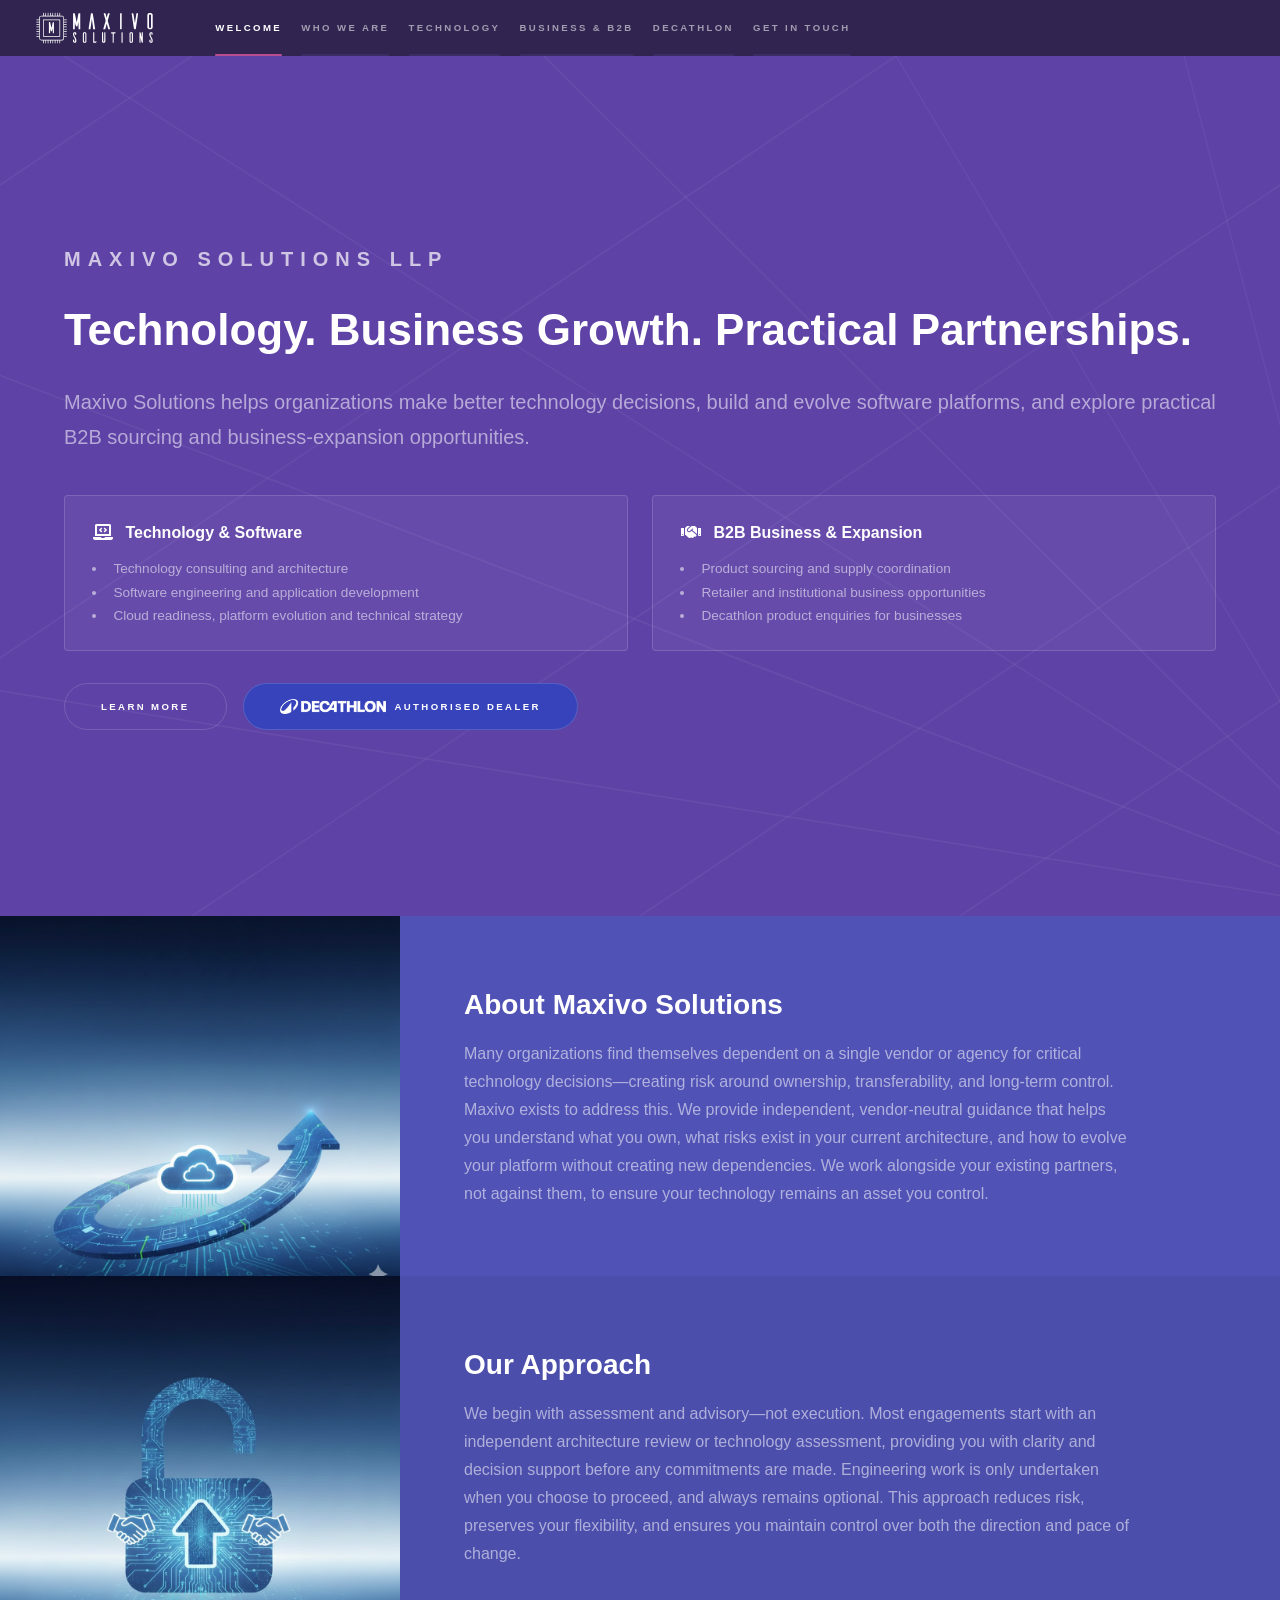
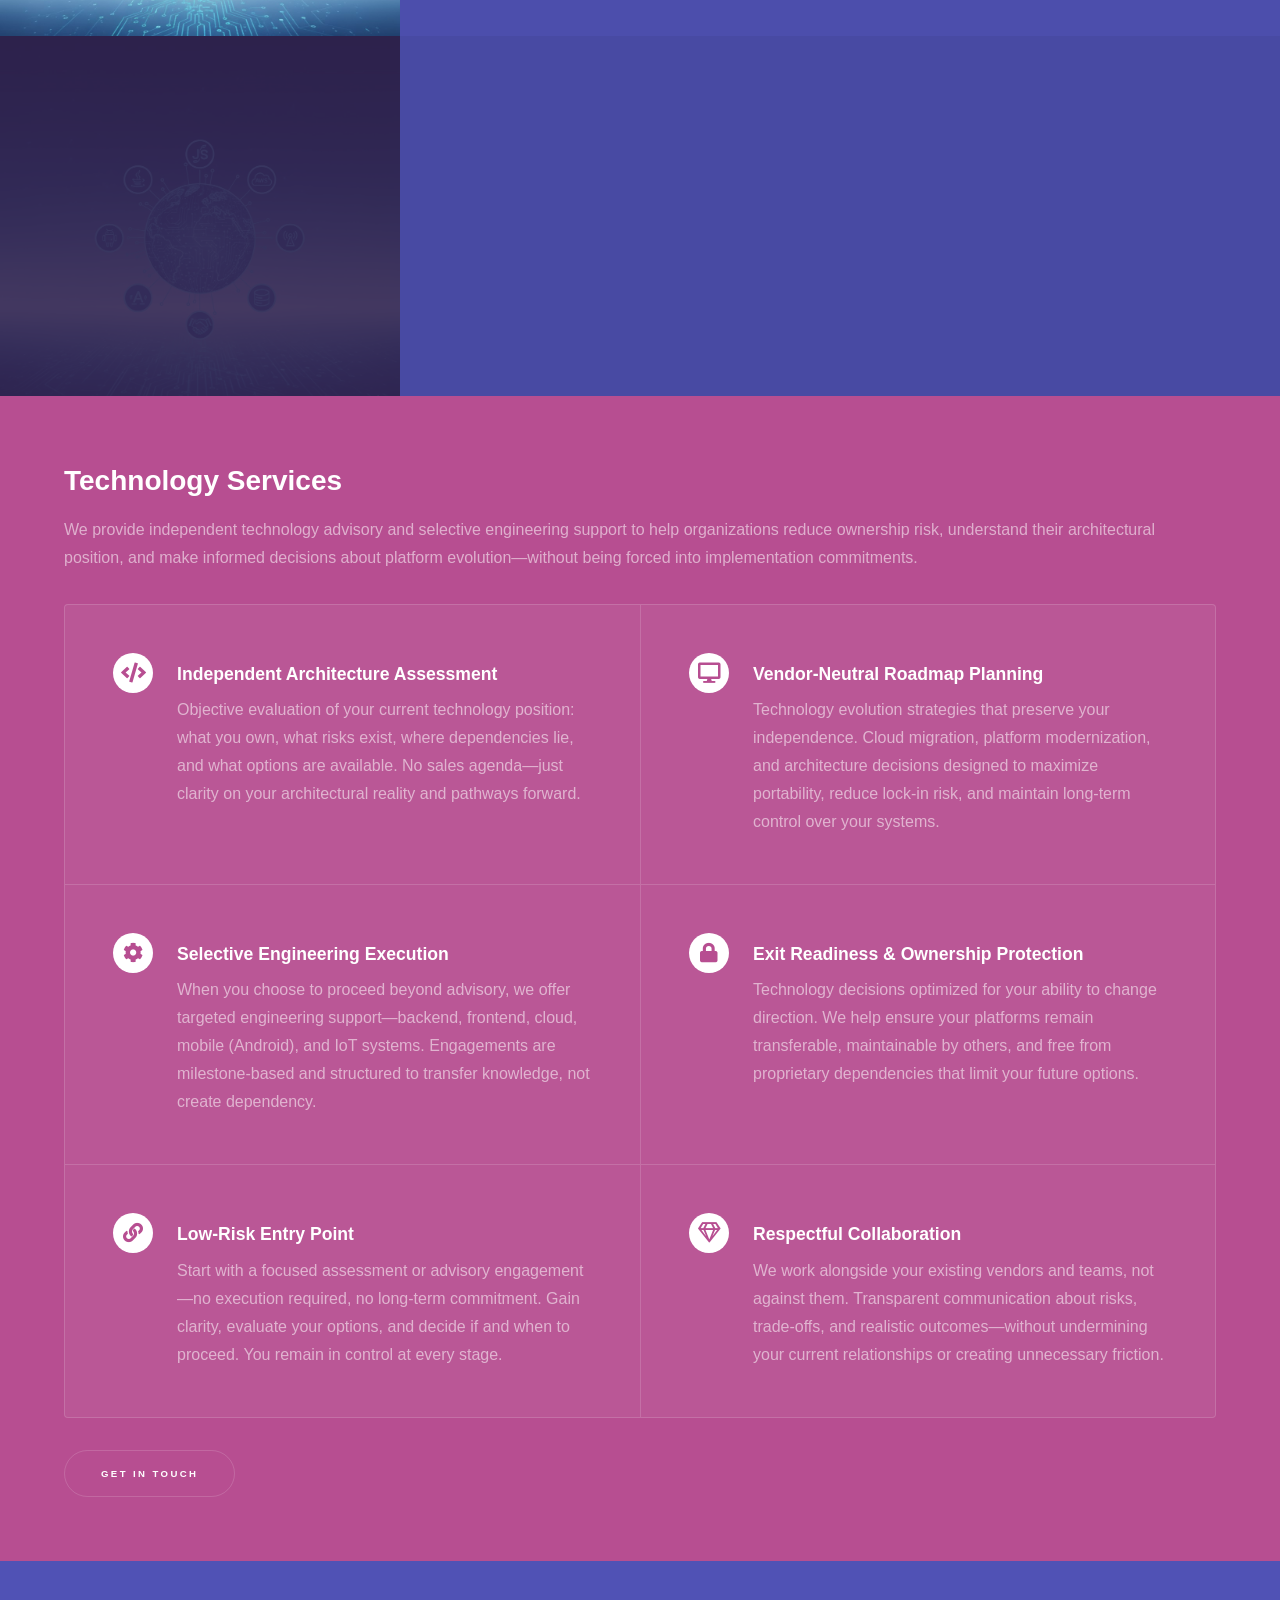
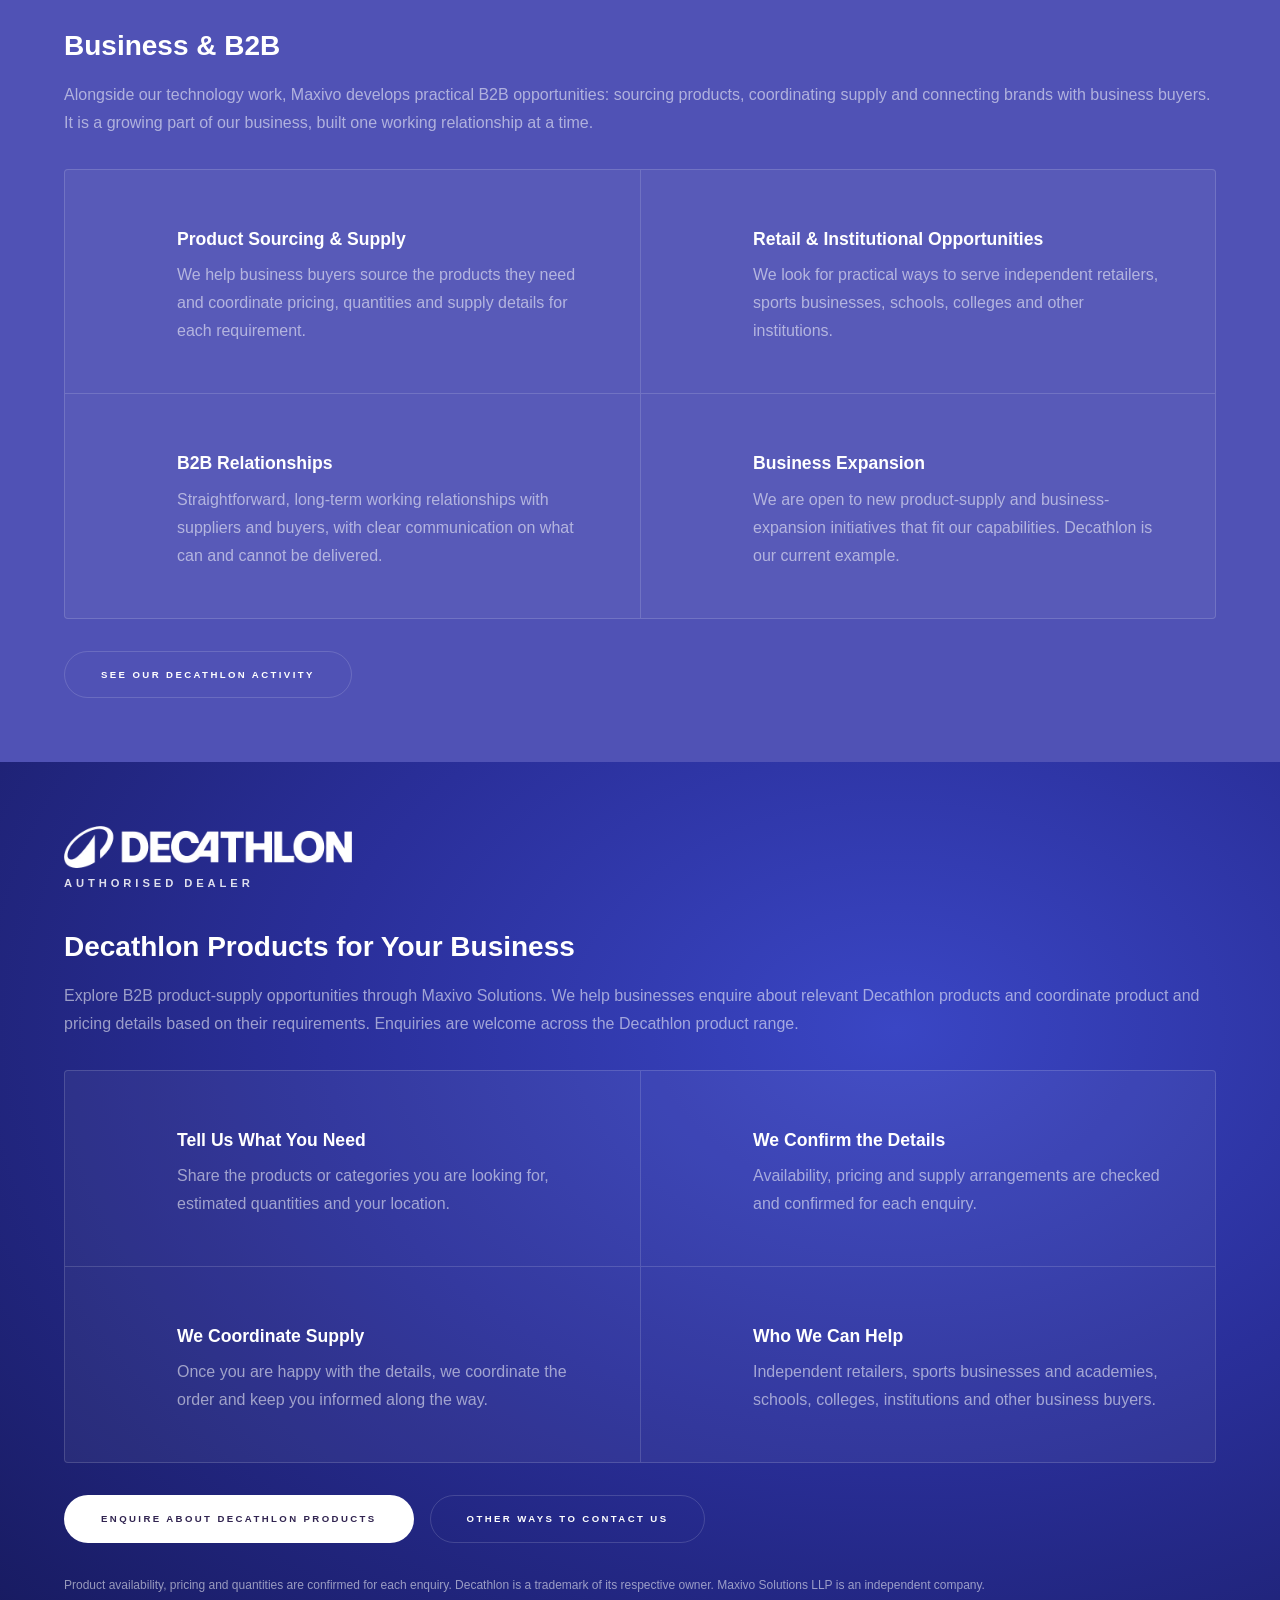
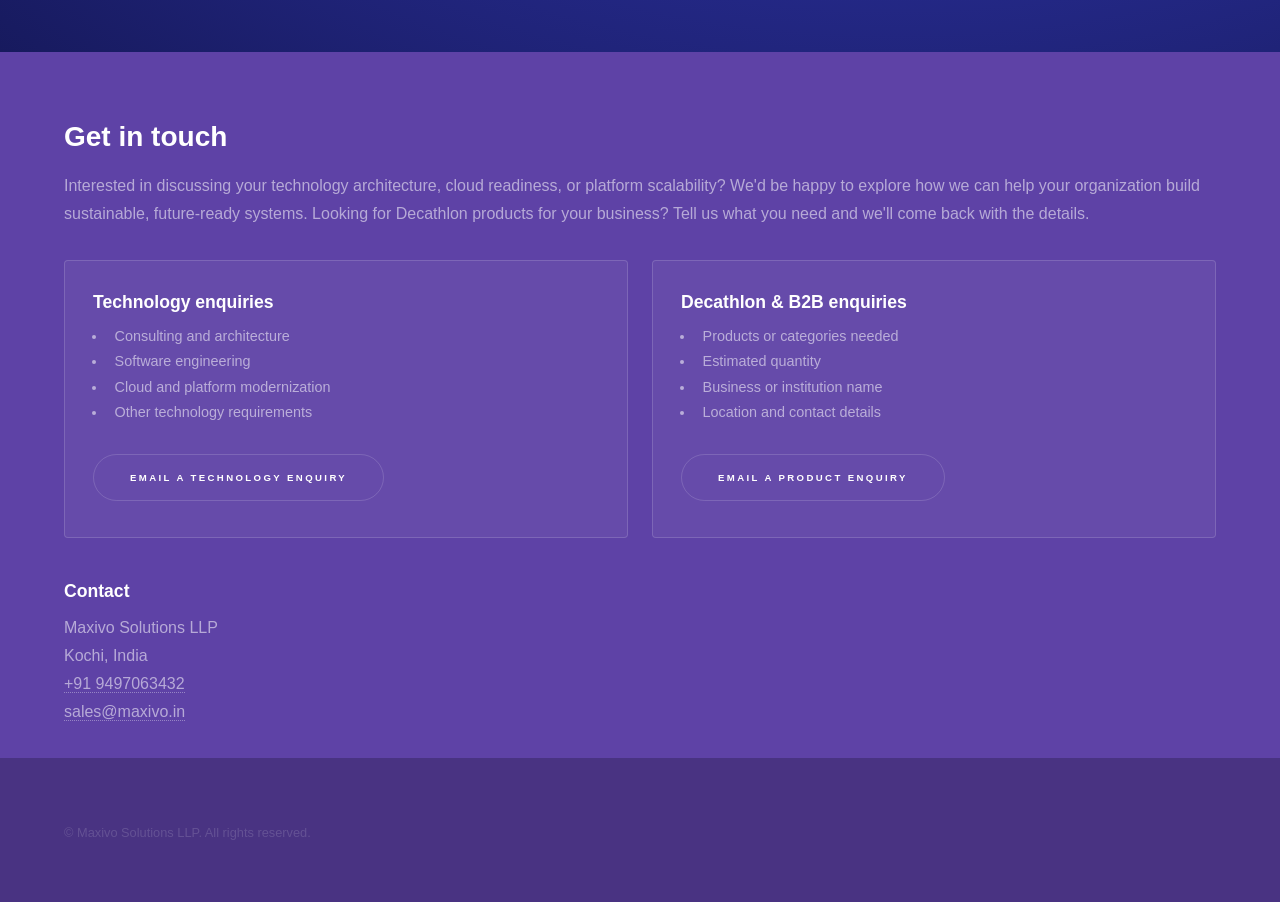
==== commit 27e98a8f: "Reposition homepage for technology and B2B, refresh logo - Add Business & B2B section and rework Dec" ====
--- a/index.html
+++ b/index.html
@@ -6,10 +6,10 @@
 -->
 <html>
 	<head>
-		<title>Maxivo Solutions LLP - Technology Advisory & Decathlon Authorised Dealer</title>
+		<title>Maxivo Solutions LLP - Technology Consulting, Software Engineering & B2B Supply</title>
 		<meta charset="utf-8" />
 		<meta name="viewport" content="width=device-width, initial-scale=1, user-scalable=no" />
-		<meta name="description" content="Independent technology advisory firm helping organizations maintain technology ownership, reduce vendor dependency risk, and make vendor-neutral architecture decisions with confidence. Decathlon authorised dealer supplying Rockrider, B'Twin and Riverside bicycles to local shops at wholesale prices." />
+		<meta name="description" content="Maxivo Solutions LLP is an independent technology consulting and software engineering firm in Kochi, India, helping organizations make vendor-neutral architecture decisions and evolve their platforms. We also develop B2B product-supply opportunities, including Decathlon product enquiries for retailers and institutions." />
 		<link rel="stylesheet" href="assets/css/main.css" />
 		<link rel="stylesheet" href="assets/css/decathlon.css" />
 		<noscript><link rel="stylesheet" href="assets/css/noscript.css" /></noscript>
@@ -31,14 +31,14 @@
 
 				#sidebar > .inner::before {
 					content: '';
-					background: url('images/Maxivo Banner White.svg') no-repeat center center;
+					background: url('images/Maxivo Banner Transparent White.svg') no-repeat center center;
 					background-size: contain;
 					width: 140px;
 					height: 2.5em;
 					display: inline-block;
 					flex-shrink: 0;
 					margin-right: 2em;
-					filter: opacity(0.85) drop-shadow(0 0 15px rgba(138, 43, 226, 2.5));
+					/* filter: drop-shadow(0 0 3px rgba(200, 150, 255, 0.5)) drop-shadow(0 0 10px rgba(138, 43, 226, 0.45)); */
 				}
 
 				/* Ensure nav items fit properly */
@@ -86,7 +86,7 @@
 
 				body::after {
 					content: '';
-					background: url('images/Maxivo Banner White.svg') no-repeat center center;
+					background: url('images/Maxivo Banner Transparent White.svg') no-repeat center center;
 					background-size: contain;
 					width: 160px;
 					height: 3.2em;
@@ -95,7 +95,7 @@
 					left: 50%;
 					transform: translateX(-50%);
 					z-index: 10001;
-					filter: opacity(0.95) drop-shadow(0 0 25px rgba(138, 43, 226, 4)) drop-shadow(0 0 50px rgba(183, 78, 145, 2.5));
+					/* filter: drop-shadow(0 0 3px rgba(200, 150, 255, 0.5)) drop-shadow(0 0 10px rgba(138, 43, 226, 0.45)); */
 					display: block;
 				}
 
@@ -154,13 +154,14 @@
 			<section id="sidebar">
 				<div class="inner">
 					<div class="logo-container" style="text-align: center; padding: 2em 0 1em 0;">
-						<a href="#intro" id="logo-link" style="text-decoration: none; border-bottom: none;"><img src="images/Maxivo Banner White.svg" alt="Maxivo Solutions Logo" style="width: 90%; height: auto; filter: opacity(0.85) drop-shadow(0 0 20px rgba(138, 43, 226, 2.5));" /></a>
+						<a href="#intro" id="logo-link" style="text-decoration: none; border-bottom: none;"><img src="images/Maxivo Banner Transparent White.svg" alt="Maxivo Solutions Logo" style="width: 100%; height: auto;" /></a>
 					</div>
 					<nav>
 						<ul>
 							<li><a href="#intro" class="active active-locked">Welcome</a></li>
 							<li><a href="#one">Who we are</a></li>
-							<li><a href="#two">What we do</a></li>
+							<li><a href="#two">Technology</a></li>
+							<li><a href="#b2b">Business &amp; B2B</a></li>
 							<li><a href="#decathlon">Decathlon</a></li>
 							<li><a href="#three">Get in touch</a></li>
 						</ul>
@@ -174,13 +175,30 @@
 				<!-- Intro -->
 					<section id="intro" class="wrapper style1 fullscreen fade-up">
 						<div class="inner">
-							<h1>Maxivo Solutions LLP</h1>
-							<p>Independent Technology Advisory & Engineering<br />
-							We help organizations maintain technology ownership, reduce long-term dependency risk, and make vendor-neutral architecture decisions with confidence.</p>
-							<p>Now also a <strong>Decathlon Authorised Dealer</strong>, bringing genuine Decathlon bicycles to local shops at wholesale prices.</p>
+							<p class="intro-eyebrow">Maxivo Solutions LLP</p>
+							<h1>Technology. Business Growth. Practical Partnerships.</h1>
+							<p>Maxivo Solutions helps organizations make better technology decisions, build and evolve software platforms, and explore practical B2B sourcing and business-expansion opportunities.</p>
+							<div class="business-areas">
+								<a href="#two" class="business-area scrolly">
+									<h3><span class="icon solid fa-laptop-code"></span> Technology &amp; Software</h3>
+									<ul>
+										<li>Technology consulting and architecture</li>
+										<li>Software engineering and application development</li>
+										<li>Cloud readiness, platform evolution and technical strategy</li>
+									</ul>
+								</a>
+								<a href="#b2b" class="business-area scrolly">
+									<h3><span class="icon solid fa-handshake"></span> B2B Business &amp; Expansion</h3>
+									<ul>
+										<li>Product sourcing and supply coordination</li>
+										<li>Retailer and institutional business opportunities</li>
+										<li>Decathlon product enquiries for businesses</li>
+									</ul>
+								</a>
+							</div>
 							<ul class="actions">
 								<li><a href="#one" class="button scrolly">Learn more</a></li>
-								<li><a href="#decathlon" class="button scrolly decathlon-button"><img src="images/decathlon/decathlon-logo-white.png" alt="Decathlon" /> Partnership</a></li>
+								<li><a href="#decathlon" class="button scrolly decathlon-button"><img src="images/decathlon/decathlon-logo-white.png" alt="Decathlon" /> Authorised Dealer</a></li>
 							</ul>
 						</div>
 					</section>
@@ -219,7 +237,7 @@
 				<!-- Two -->
 					<section id="two" class="wrapper style3 fade-up">
 						<div class="inner">
-							<h2>What we do</h2>
+							<h2>Technology Services</h2>
 							<p>We provide independent technology advisory and selective engineering support to help organizations reduce ownership risk, understand their architectural position, and make informed decisions about platform evolution—without being forced into implementation commitments.</p>
 							<div class="features">
 								<section>
@@ -259,44 +277,75 @@
 						</div>
 					</section>
 
+				<!-- Business & B2B -->
+					<section id="b2b" class="wrapper style2 fade-up">
+						<div class="inner">
+							<h2>Business &amp; B2B</h2>
+							<p>Alongside our technology work, Maxivo develops practical B2B opportunities: sourcing products, coordinating supply and connecting brands with business buyers. It is a growing part of our business, built one working relationship at a time.</p>
+							<div class="features">
+								<section>
+									<span class="icon solid major fa-boxes"></span>
+									<h3>Product Sourcing &amp; Supply</h3>
+									<p>We help business buyers source the products they need and coordinate pricing, quantities and supply details for each requirement.</p>
+								</section>
+								<section>
+									<span class="icon solid major fa-store"></span>
+									<h3>Retail &amp; Institutional Opportunities</h3>
+									<p>We look for practical ways to serve independent retailers, sports businesses, schools, colleges and other institutions.</p>
+								</section>
+								<section>
+									<span class="icon solid major fa-handshake"></span>
+									<h3>B2B Relationships</h3>
+									<p>Straightforward, long-term working relationships with suppliers and buyers, with clear communication on what can and cannot be delivered.</p>
+								</section>
+								<section>
+									<span class="icon solid major fa-chart-line"></span>
+									<h3>Business Expansion</h3>
+									<p>We are open to new product-supply and business-expansion initiatives that fit our capabilities. Decathlon is our current example.</p>
+								</section>
+							</div>
+							<ul class="actions">
+								<li><a href="#decathlon" class="button scrolly">See our Decathlon activity</a></li>
+							</ul>
+						</div>
+					</section>
+
 				<!-- Decathlon -->
 					<section id="decathlon" class="wrapper style-decathlon fade-up">
 						<div class="inner">
-							<a href="decathlon.html" class="decathlon-badge">
+							<div class="decathlon-badge">
 								<img src="images/decathlon/decathlon-logo-white.png" alt="Decathlon" />
 								<span>Authorised Dealer</span>
-							</a>
-							<h2>Decathlon cycles for your local shop</h2>
-							<p>Maxivo Solutions is an authorised Decathlon dealer. We are building out the Decathlon network through local bicycle and sports shops, supplying genuine Rockrider, B'Twin and Riverside cycles straight from the Decathlon warehouse at below-store wholesale prices.</p>
-							<p class="decathlon-tagline">&ldquo;Passionate about developing the Decathlon network&rdquo;</p>
-							<div class="bike-strip">
-								<img src="images/decathlon/bike01.jpg" alt="Rockrider EXPL 140 mountain bike" loading="lazy" />
-								<img src="images/decathlon/bike08.jpg" alt="Riverside 120 hybrid bike" loading="lazy" />
-								<img src="images/decathlon/bike07.jpg" alt="Rockrider Explore 30 mountain bike" loading="lazy" />
-								<img src="images/decathlon/bike20.jpg" alt="Riverside 100 kids bike" loading="lazy" />
-							</div>
+							</div>
+							<h2>Decathlon Products for Your Business</h2>
+							<p>Explore B2B product-supply opportunities through Maxivo Solutions. We help businesses enquire about relevant Decathlon products and coordinate product and pricing details based on their requirements. Enquiries are welcome across the Decathlon product range.</p>
 							<div class="features">
 								<section>
-									<span class="icon solid major fa-check"></span>
-									<h3>Genuine Decathlon</h3>
-									<p>Rockrider, B'Twin and Riverside cycles sourced directly from the Decathlon warehouse.</p>
-								</section>
-								<section>
-									<span class="icon solid major fa-tags"></span>
-									<h3>Wholesale Pricing</h3>
-									<p>Below the Decathlon store price on every model in the catalogue, with better rates on bulk orders.</p>
-								</section>
-								<section>
-									<span class="icon solid major fa-calculator"></span>
-									<h3>Clear Cost Savings</h3>
-									<p>Every model is priced against a store purchase plus locally fitted accessories, so you can see the saving at a glance.</p>
-								</section>
-								<section>
-									<span class="icon solid major fa-bicycle"></span>
-									<h3>For Every Rider</h3>
-									<p>Mountain, hybrid, city and kids' bikes for daily commutes, trails and first rides.</p>
-								</section>
-							</div>
+									<span class="icon solid major fa-clipboard-list"></span>
+									<h3>Tell Us What You Need</h3>
+									<p>Share the products or categories you are looking for, estimated quantities and your location.</p>
+								</section>
+								<section>
+									<span class="icon solid major fa-search"></span>
+									<h3>We Confirm the Details</h3>
+									<p>Availability, pricing and supply arrangements are checked and confirmed for each enquiry.</p>
+								</section>
+								<section>
+									<span class="icon solid major fa-truck"></span>
+									<h3>We Coordinate Supply</h3>
+									<p>Once you are happy with the details, we coordinate the order and keep you informed along the way.</p>
+								</section>
+								<section>
+									<span class="icon solid major fa-users"></span>
+									<h3>Who We Can Help</h3>
+									<p>Independent retailers, sports businesses and academies, schools, colleges, institutions and other business buyers.</p>
+								</section>
+							</div>
+							<ul class="actions">
+								<li><a href="mailto:sales@maxivo.in?subject=Decathlon%20product%20enquiry&amp;body=Business%20/%20institution%20name%3A%0D%0AProducts%20or%20categories%20needed%3A%0D%0AEstimated%20quantity%3A%0D%0ALocation%3A%0D%0AContact%20name%20and%20phone%3A%0D%0A" class="button primary">Enquire About Decathlon Products</a></li>
+								<li><a href="#three" class="button scrolly">Other ways to contact us</a></li>
+							</ul>
+							<p class="fine-print">Product availability, pricing and quantities are confirmed for each enquiry. Decathlon is a trademark of its respective owner. Maxivo Solutions LLP is an independent company.</p>
 						</div>
 					</section>
 
@@ -304,7 +353,33 @@
 					<section id="three" class="wrapper style1 fade-up">
 						<div class="inner">
 							<h2>Get in touch</h2>
-							<p>Interested in discussing your technology architecture, cloud readiness, or platform scalability? We'd be happy to explore how we can help your organization build sustainable, future-ready systems. Run a bicycle or sports shop and want to stock Decathlon cycles? Get in touch for current bulk pricing.</p>
+							<p>Interested in discussing your technology architecture, cloud readiness, or platform scalability? We'd be happy to explore how we can help your organization build sustainable, future-ready systems. Looking for Decathlon products for your business? Tell us what you need and we'll come back with the details.</p>
+							<div class="enquiry-routes">
+								<section>
+									<h3>Technology enquiries</h3>
+									<ul>
+										<li>Consulting and architecture</li>
+										<li>Software engineering</li>
+										<li>Cloud and platform modernization</li>
+										<li>Other technology requirements</li>
+									</ul>
+									<ul class="actions">
+										<li><a href="mailto:sales@maxivo.in?subject=Technology%20enquiry&amp;body=Organisation%3A%0D%0AArea%20%28consulting%20%26%20architecture%20/%20software%20engineering%20/%20cloud%20%26%20platform%20modernisation%20/%20other%29%3A%0D%0ABrief%20description%20of%20your%20requirement%3A%0D%0AContact%20name%20and%20phone%3A%0D%0A" class="button">Email a technology enquiry</a></li>
+									</ul>
+								</section>
+								<section>
+									<h3>Decathlon &amp; B2B enquiries</h3>
+									<ul>
+										<li>Products or categories needed</li>
+										<li>Estimated quantity</li>
+										<li>Business or institution name</li>
+										<li>Location and contact details</li>
+									</ul>
+									<ul class="actions">
+										<li><a href="mailto:sales@maxivo.in?subject=Decathlon%20product%20enquiry&amp;body=Business%20/%20institution%20name%3A%0D%0AProducts%20or%20categories%20needed%3A%0D%0AEstimated%20quantity%3A%0D%0ALocation%3A%0D%0AContact%20name%20and%20phone%3A%0D%0A" class="button">Email a product enquiry</a></li>
+									</ul>
+								</section>
+							</div>
 							<!-- <div class="split style1"> -->
 								<!-- <section>
 									<form method="post" action="#">
@@ -333,7 +408,7 @@
 											<h3>Contact</h3>
 											<div>Maxivo Solutions LLP</div>
 											<div>Kochi, India</div>
-											<div>+91 9497063432</div>
+											<div><a href="tel:+919497063432">+91 9497063432</a></div>
 											<div><a href="mailto:sales@maxivo.in">sales@maxivo.in</a></div>
 										<!-- </li> -->
 									
@@ -356,7 +431,7 @@
 			<footer id="footer" class="wrapper style1-alt">
 				<div class="inner">
 					<ul class="menu">
-						<li>&copy; Maxivo Solutions LLP. All rights reserved.</li><li>Decathlon Authorised Dealer</li>
+						<li>&copy; Maxivo Solutions LLP. All rights reserved.</li>
 					</ul>
 				</div>
 			</footer>
--- a/assets/css/decathlon.css
+++ b/assets/css/decathlon.css
@@ -1,4 +1,61 @@
-/* Decathlon Authorised Dealer - shared styles for index.html and decathlon.html */
+/* Homepage additions: business areas, Decathlon section, enquiry routes */
+
+/* Intro */
+
+	.intro-eyebrow {
+		font-size: 0.7em;
+		font-weight: bold;
+		letter-spacing: 0.35em;
+		text-transform: uppercase;
+		color: rgba(255, 255, 255, 0.7);
+		margin-bottom: 1em;
+	}
+
+	.business-areas {
+		display: grid;
+		grid-template-columns: 1fr 1fr;
+		gap: 1.5em;
+		margin: 0 0 2em 0;
+	}
+
+		.business-area {
+			display: block;
+			padding: 1.5em 1.75em 0.5em 1.75em;
+			border: solid 1px rgba(255, 255, 255, 0.15);
+			border-radius: 0.25em;
+			background: rgba(255, 255, 255, 0.05);
+			color: inherit;
+			border-bottom: solid 1px rgba(255, 255, 255, 0.15);
+			transition: background-color 0.2s ease-in-out, border-color 0.2s ease-in-out;
+		}
+
+			.business-area:hover {
+				background: rgba(255, 255, 255, 0.1);
+				border-color: rgba(255, 255, 255, 0.35);
+				color: inherit;
+			}
+
+			.business-area h3 {
+				font-size: 1em;
+				margin-bottom: 0.75em;
+			}
+
+				.business-area h3 .icon {
+					margin-right: 0.5em;
+				}
+
+			.business-area ul {
+				font-size: 0.85em;
+				margin-bottom: 1em;
+			}
+
+		@media screen and (max-width: 736px) {
+			.business-areas {
+				grid-template-columns: 1fr;
+			}
+		}
+
+/* Decathlon section */
 
 	.wrapper.style-decathlon {
 		background: radial-gradient(ellipse at 70% 30%, #3a46c4 0%, #2a2f9a 45%, #171a5e 100%);
@@ -8,12 +65,9 @@
 			color: #3643ba;
 		}
 
-/* Badge: Decathlon logo + "Authorised Dealer" */
-
 	.decathlon-badge {
 		display: inline-block;
 		margin: 0 0 2em 0;
-		border-bottom: 0;
 	}
 
 		.decathlon-badge img {
@@ -33,18 +87,9 @@
 			color: rgba(255, 255, 255, 0.85);
 		}
 
-	.decathlon-badge.small img {
-		height: 1.6em;
-	}
-
-	.decathlon-badge.small span {
-		font-size: 0.55em;
-		margin-top: 0.45em;
-	}
-
-	.decathlon-tagline {
-		font-style: italic;
-		color: rgba(255, 255, 255, 0.75);
+	.fine-print {
+		font-size: 0.75em;
+		color: rgba(255, 255, 255, 0.55);
 	}
 
 /* Button with Decathlon logo */
@@ -67,202 +112,51 @@
 			display: block;
 		}
 
-/* Bike strip on the homepage */
+		@media screen and (max-width: 736px) {
+			.button.decathlon-button {
+				justify-content: center;
+				white-space: normal;
+				height: auto;
+				line-height: 1.4;
+				padding: 1em 1.75em;
+			}
+		}
 
-	.bike-strip {
+/* Contact: enquiry routes */
+
+	.enquiry-routes {
 		display: grid;
-		grid-template-columns: repeat(4, 1fr);
-		gap: 1em;
+		grid-template-columns: 1fr 1fr;
+		gap: 1.5em;
 		margin: 0 0 2.5em 0;
 	}
 
-		.bike-strip img {
-			width: 100%;
-			height: auto;
-			display: block;
-			border-radius: 6px;
-			background: #fff;
+		.enquiry-routes section {
+			padding: 1.75em 1.75em 0.25em 1.75em;
+			border: solid 1px rgba(255, 255, 255, 0.15);
+			border-radius: 0.25em;
+			background: rgba(255, 255, 255, 0.05);
 		}
 
-		@media screen and (max-width: 736px) {
-			.bike-strip {
-				grid-template-columns: repeat(2, 1fr);
+			.enquiry-routes ul:not(.actions) {
+				font-size: 0.9em;
 			}
-		}
-
-/* Header logo on catalogue page */
-
-	#header > .title img {
-		display: block;
-		height: 2em;
-		width: auto;
-	}
-
-	#header > .title {
-		display: flex;
-		align-items: center;
-		gap: 1.25em;
-	}
-
-		#header > .title .divider {
-			width: 1px;
-			height: 2em;
-			background: rgba(255, 255, 255, 0.25);
-		}
 
 		@media screen and (max-width: 736px) {
-			#header > .title .divider,
-			#header > .title img + .divider + img {
-				display: none;
-			}
-		}
-
-		@media screen and (max-width: 480px) {
-			#header > .title img {
-				height: 1.6em;
-			}
-		}
-
-/* Savings breakdown */
-
-	.savings-compare {
-		display: grid;
-		grid-template-columns: 1fr 1fr;
-		gap: 2em;
-		margin-bottom: 1.5em;
-	}
-
-		.savings-compare h4 {
-			margin-bottom: 0.75em;
-		}
-
-		.savings-compare table {
-			margin-bottom: 0;
-		}
-
-		.savings-compare td:last-child,
-		.savings-compare th:last-child {
-			text-align: right;
-			white-space: nowrap;
-		}
-
-		@media screen and (max-width: 736px) {
-			.savings-compare {
+			.enquiry-routes {
 				grid-template-columns: 1fr;
 			}
 		}
 
-/* Catalogue filter */
+/* Long button labels in the new sections wrap on small screens */
 
-	.catalogue-filter {
-		display: flex;
-		flex-wrap: wrap;
-		gap: 0.75em;
-		margin: 0 0 2em 0;
-		padding: 0;
-		list-style: none;
+	@media screen and (max-width: 736px) {
+		#b2b .actions .button,
+		#decathlon .actions .button,
+		.enquiry-routes .actions .button {
+			white-space: normal;
+			height: auto;
+			line-height: 1.6;
+			padding: 1.1em 2em;
+		}
 	}
-
-		.catalogue-filter li {
-			padding: 0;
-		}
-
-		.catalogue-filter .button.small.active {
-			background-color: rgba(255, 255, 255, 0.15);
-			box-shadow: inset 0 0 0 1px #ffffff;
-		}
-
-/* Catalogue grid */
-
-	.bike-grid {
-		display: grid;
-		grid-template-columns: repeat(auto-fill, minmax(16em, 1fr));
-		gap: 1.5em;
-		margin-bottom: 2em;
-	}
-
-	.bike-card {
-		background: rgba(255, 255, 255, 0.06);
-		border: 1px solid rgba(255, 255, 255, 0.12);
-		border-radius: 8px;
-		overflow: hidden;
-		display: flex;
-		flex-direction: column;
-	}
-
-		.bike-card .photo {
-			background: #ffffff;
-			aspect-ratio: 1 / 1;
-		}
-
-			.bike-card .photo img {
-				width: 100%;
-				height: 100%;
-				object-fit: contain;
-				display: block;
-			}
-
-		.bike-card .body {
-			padding: 1.25em 1.25em 1.5em 1.25em;
-			display: flex;
-			flex-direction: column;
-			flex: 1;
-		}
-
-		.bike-card .brand {
-			font-size: 0.6em;
-			font-weight: bold;
-			letter-spacing: 0.25em;
-			text-transform: uppercase;
-			color: rgba(255, 255, 255, 0.55);
-			margin: 0 0 0.35em 0;
-		}
-
-		.bike-card h3 {
-			font-size: 1em;
-			margin: 0 0 0.75em 0;
-			line-height: 1.4;
-		}
-
-		.bike-card .specs {
-			font-size: 0.75em;
-			color: rgba(255, 255, 255, 0.7);
-			margin: 0 0 1em 0;
-			line-height: 1.6;
-		}
-
-		.bike-card .prices {
-			margin-top: auto;
-			font-size: 0.8em;
-			line-height: 1.7;
-		}
-
-			.bike-card .prices div {
-				display: flex;
-				justify-content: space-between;
-				gap: 1em;
-			}
-
-			.bike-card .prices .mrp span:last-child {
-				text-decoration: line-through;
-				color: rgba(255, 255, 255, 0.5);
-			}
-
-			.bike-card .prices .bulk {
-				font-size: 1.15em;
-				font-weight: bold;
-				color: #ffd27a;
-			}
-
-			.bike-card .prices .saving {
-				margin-top: 0.5em;
-				padding-top: 0.5em;
-				border-top: 1px dashed rgba(255, 255, 255, 0.2);
-				color: #9ff0c0;
-				font-weight: bold;
-			}
-
-	.fine-print {
-		font-size: 0.75em;
-		color: rgba(255, 255, 255, 0.55);
-	}
